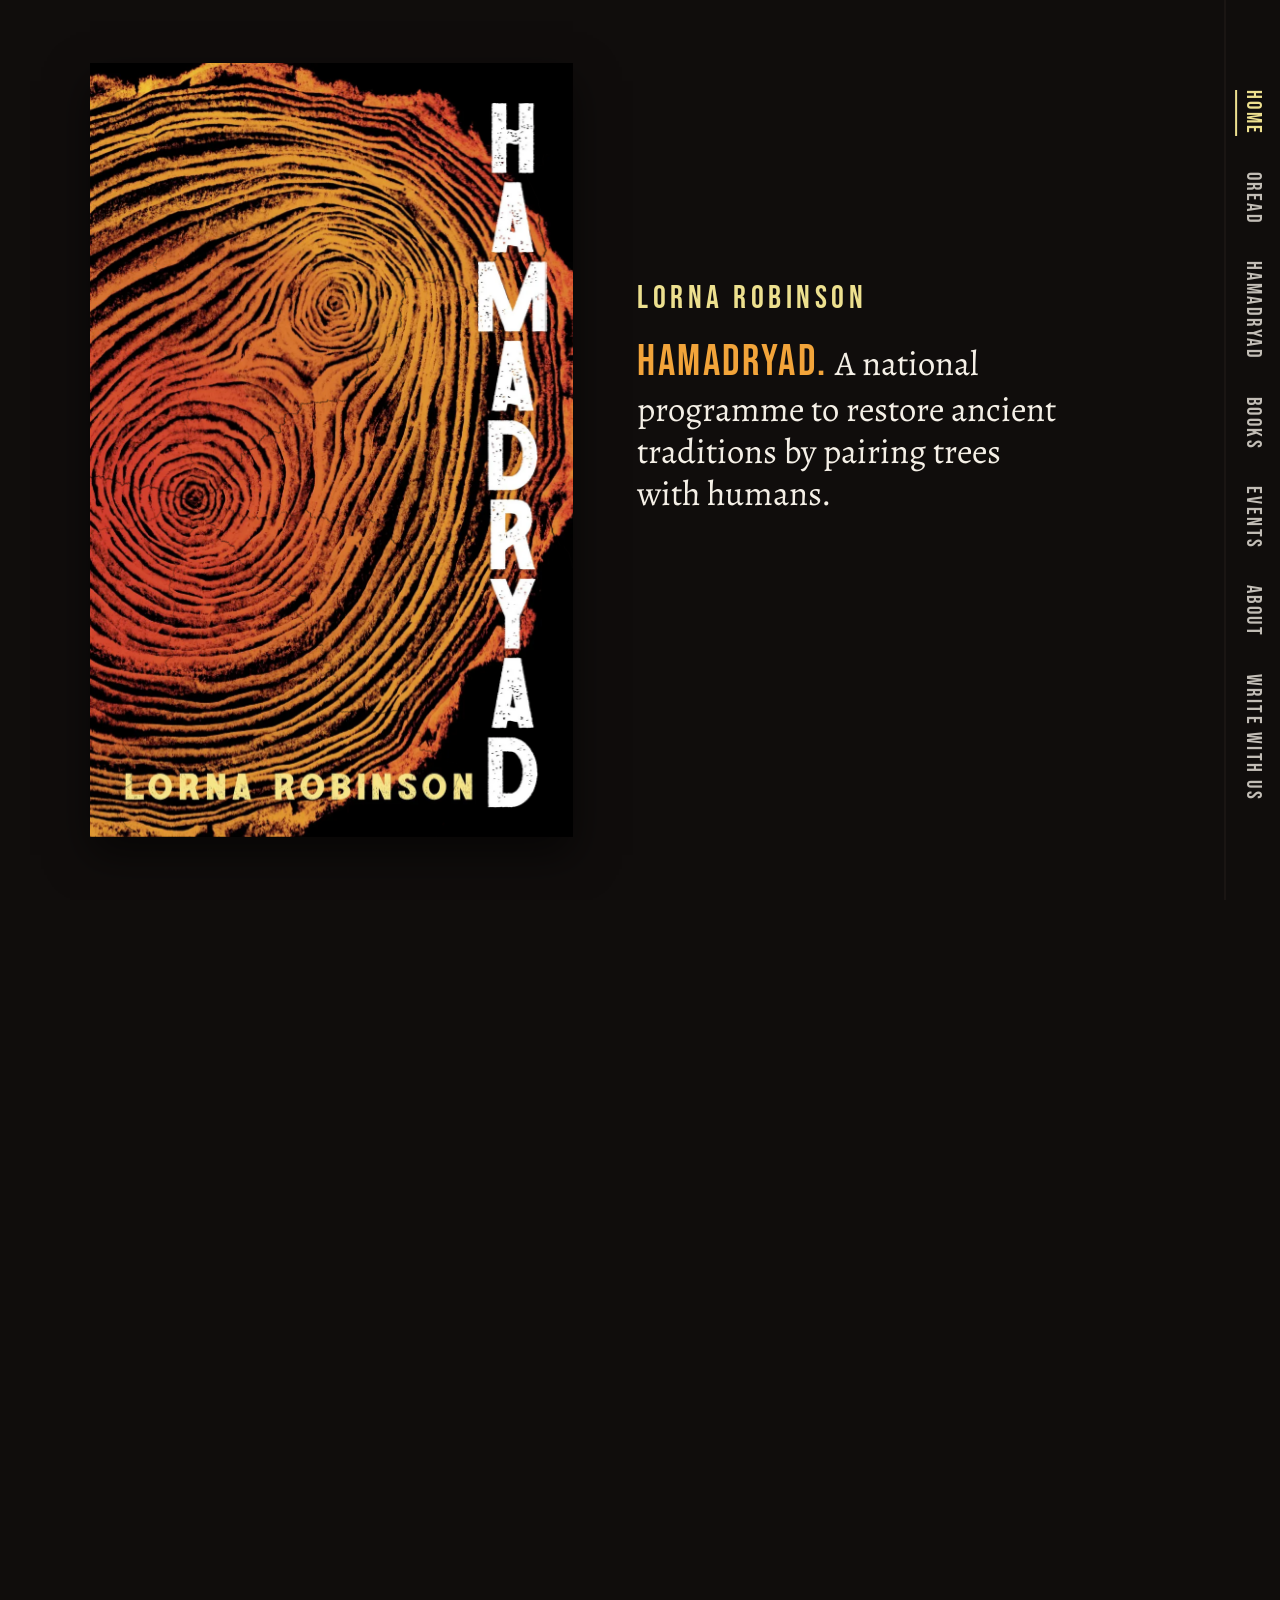
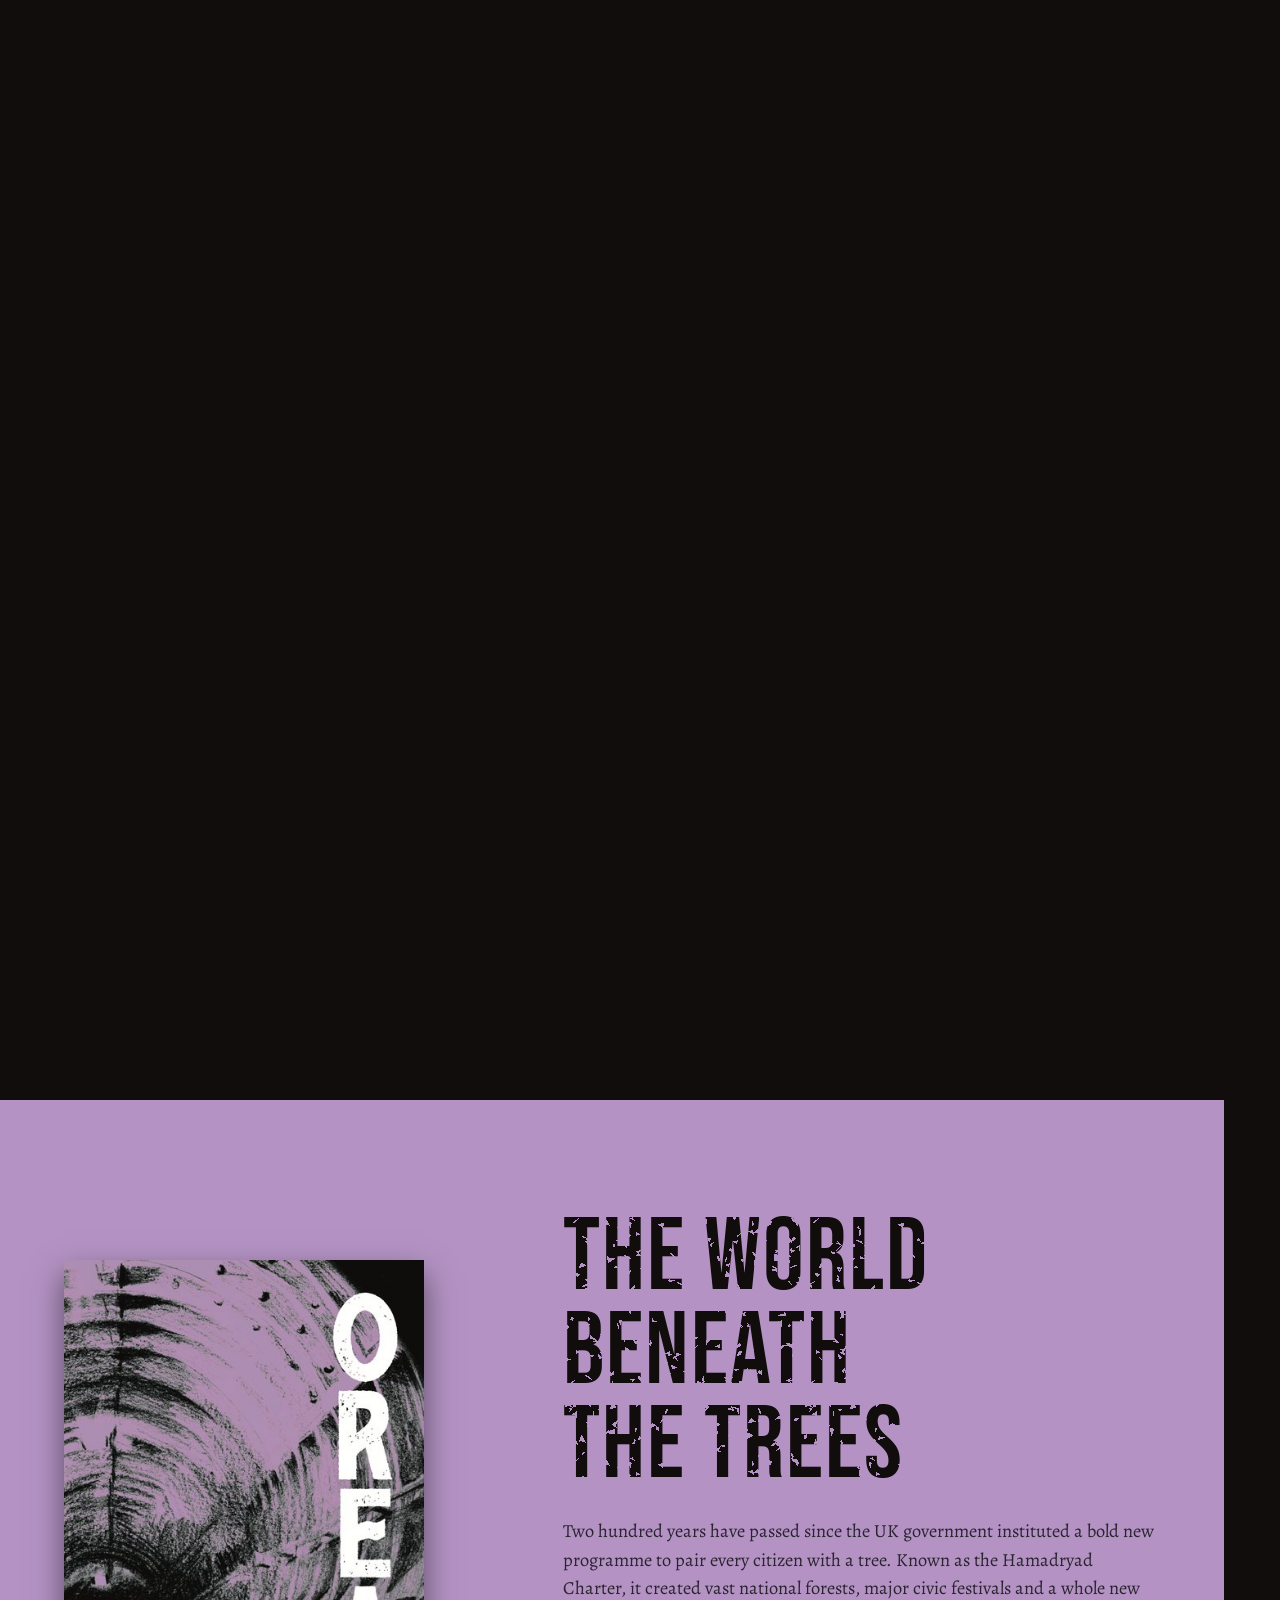
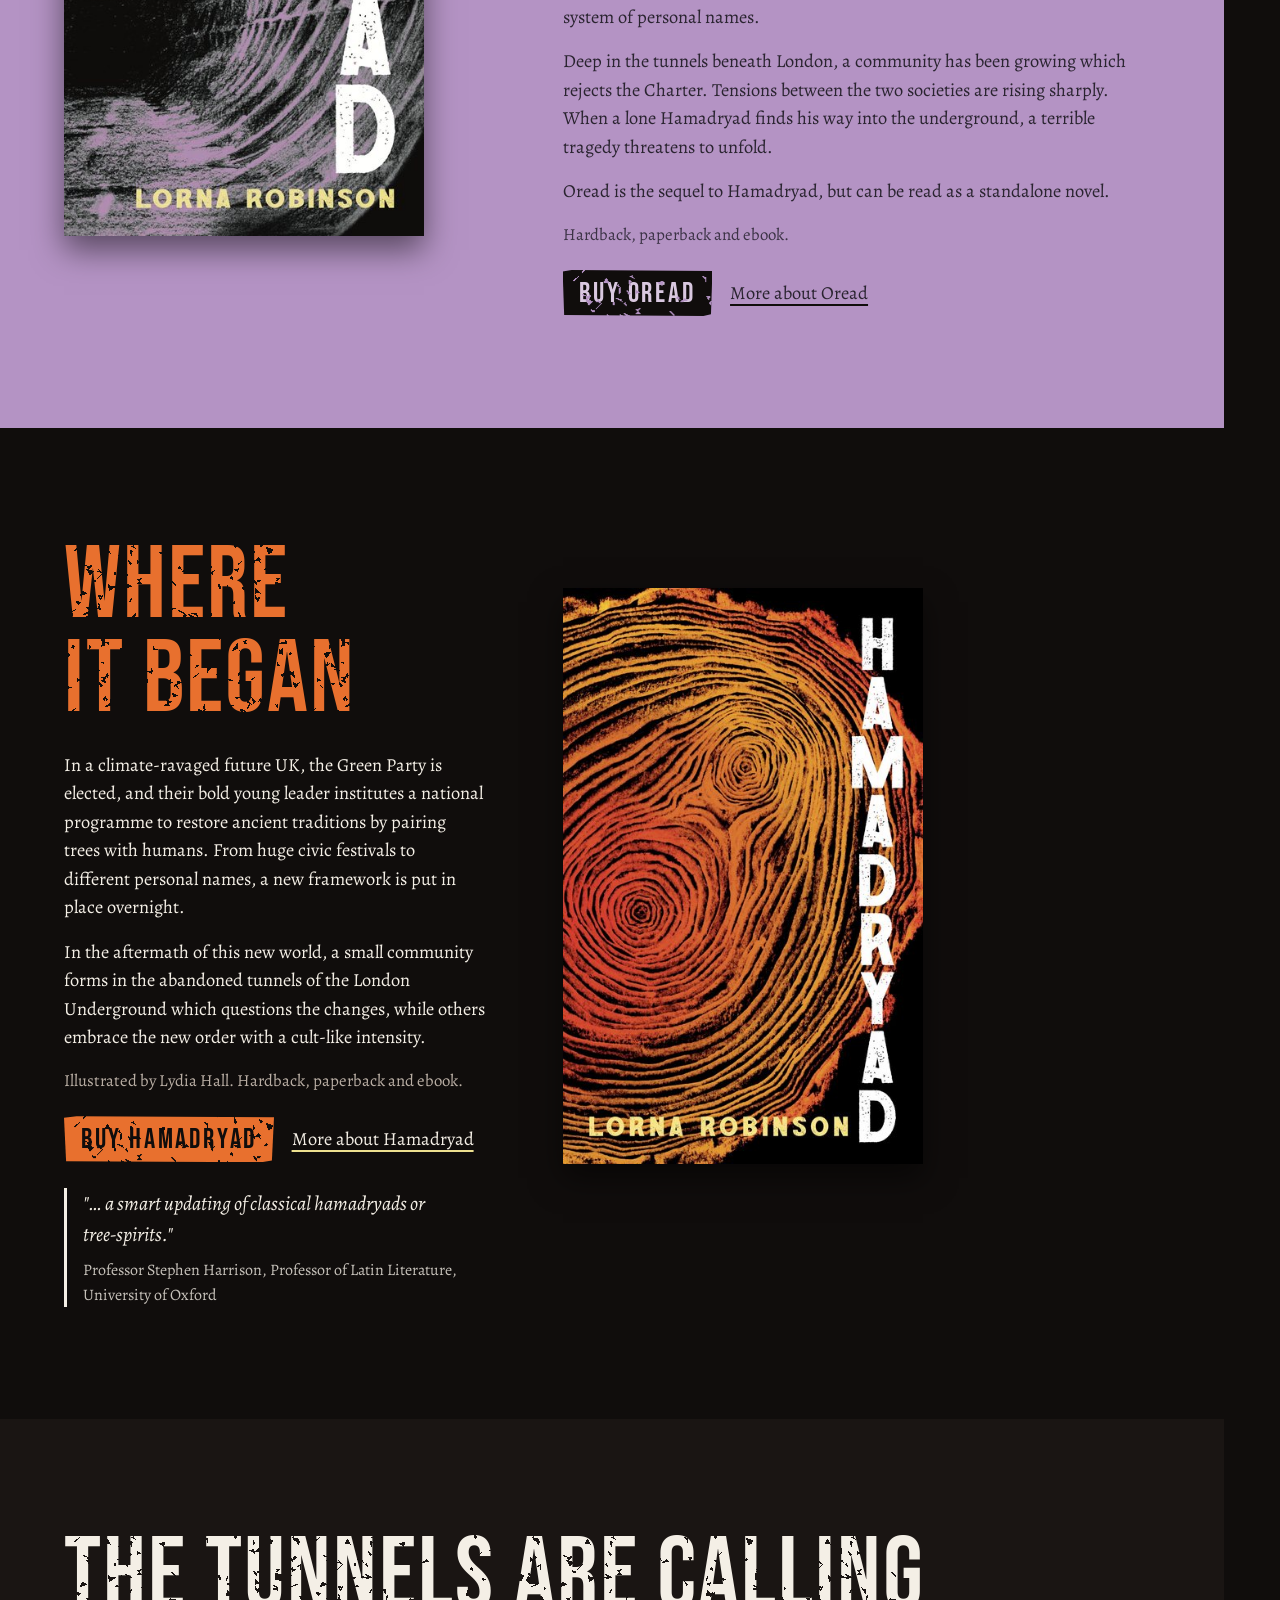
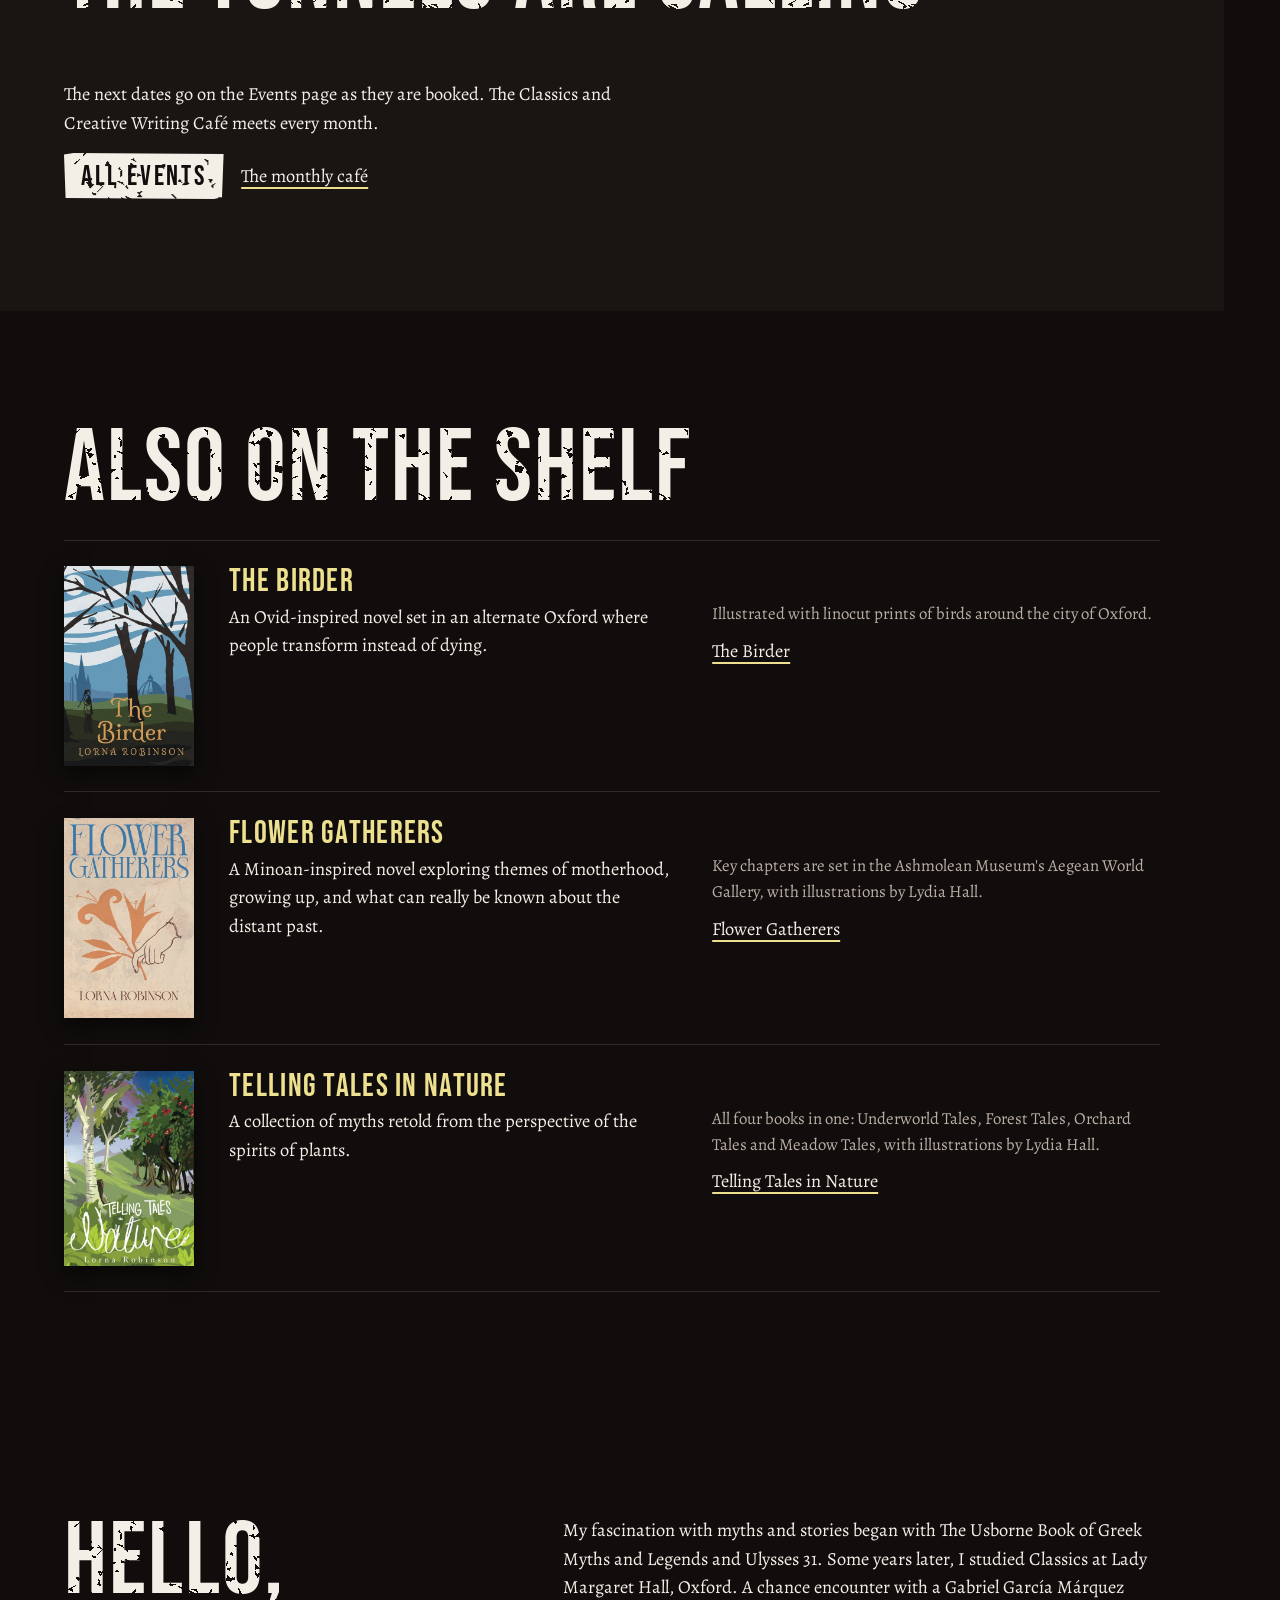
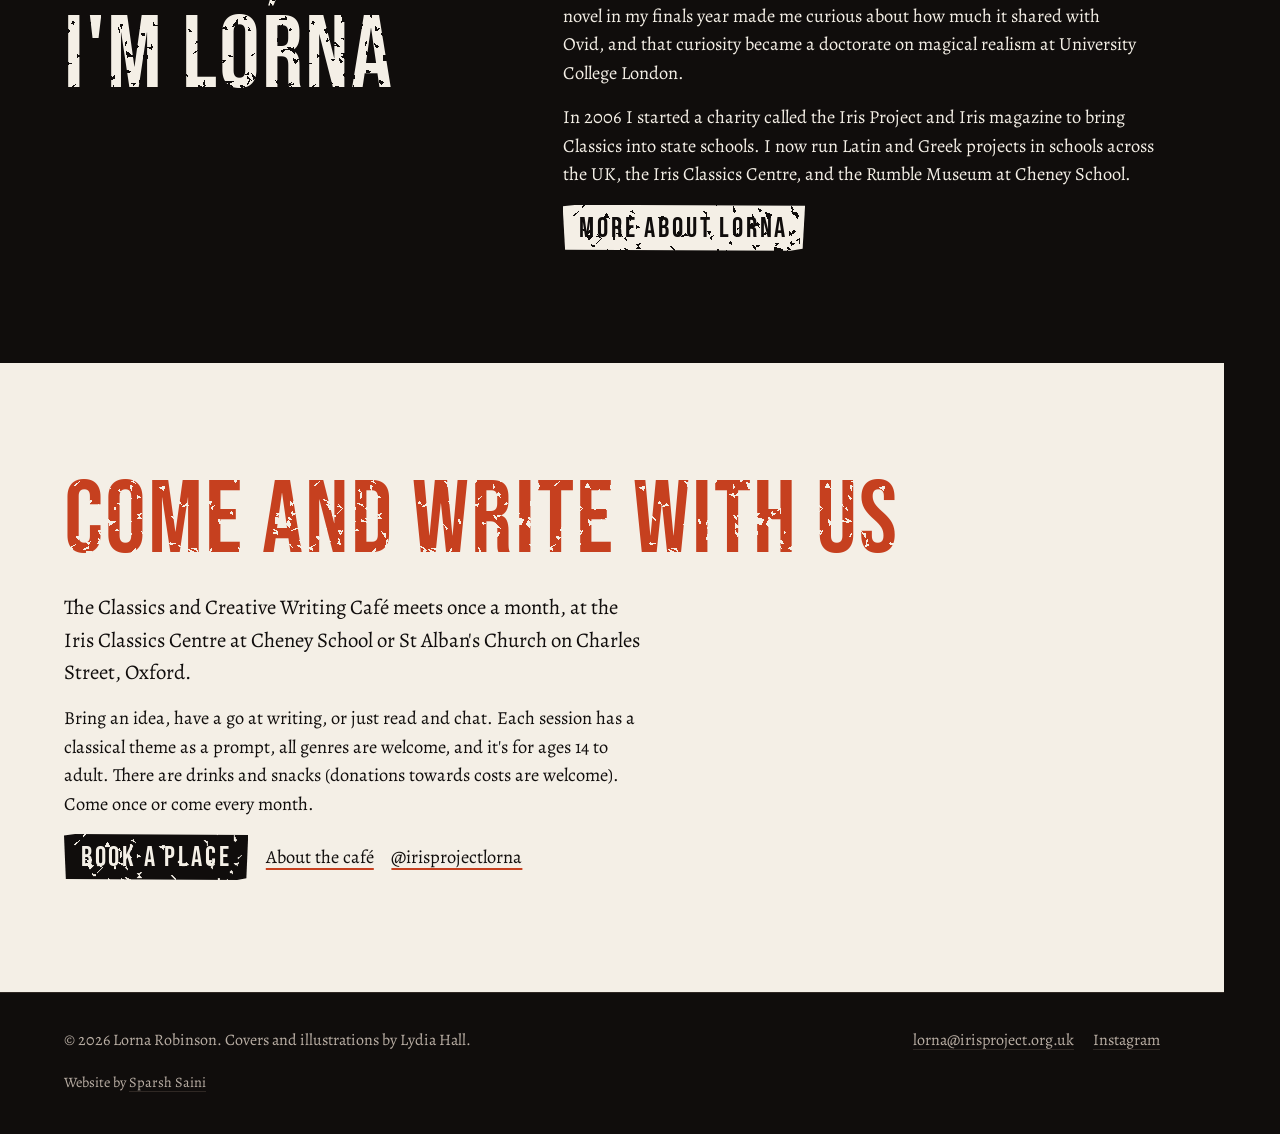
==== index.html @ 5e1975ad "Lorna Robinson website: full site for review" ====
<!doctype html>
<html lang="en-GB">
<head>
<meta charset="utf-8">
<meta name="viewport" content="width=device-width, initial-scale=1">
<meta name="robots" content="noindex"><!-- remove at go-live -->
<title>Lorna Robinson | Oread, Hamadryad and other novels</title>
<meta name="description" content="Novels by Lorna Robinson: Oread, Hamadryad, The Birder, Flower Gatherers and Telling Tales in Nature, with covers and illustrations by Lydia Hall. Events in Oxford and the Classics and Creative Writing Café.">
<link rel="canonical" href="https://lornarobinson.uk/">
<meta property="og:title" content="Lorna Robinson | Oread, Hamadryad and other novels">
<meta property="og:description" content="A future UK where every citizen is paired with a tree, and the world in the tunnels beneath it. Novels by Lorna Robinson.">
<meta property="og:image" content="https://lornarobinson.uk/img/og.jpg">
<meta property="og:image:width" content="1200">
<meta property="og:image:height" content="630">
<meta name="twitter:card" content="summary_large_image">
<meta property="og:type" content="website">
<meta property="og:url" content="https://lornarobinson.uk/">
<link rel="icon" href="data:image/svg+xml,<svg xmlns='http://www.w3.org/2000/svg' viewBox='0 0 32 32'><rect width='32' height='32' fill='%23100d0c'/><g fill='none' stroke='%23e8702e' stroke-width='2.2'><circle cx='13' cy='19' r='4'/><circle cx='13' cy='19' r='9'/></g></svg>">
<link rel="preconnect" href="https://fonts.googleapis.com">
<link rel="preconnect" href="https://fonts.gstatic.com" crossorigin>
<link href="https://fonts.googleapis.com/css2?family=Bebas+Neue&family=Alegreya:ital,wght@0,400;0,500;1,400&display=swap" rel="stylesheet">
<link rel="stylesheet" href="css/site.css">
<link rel="stylesheet" href="css/home.css">
<link rel="preload" as="image" href="img/oread.jpg">
<link rel="preload" as="image" href="img/w0.webp">
<script>(function(d){d.className+=' js'+(matchMedia('(prefers-reduced-motion: reduce)').matches?' still':'')})(document.documentElement)</script>
</head>
<body>
<a class="skip" href="#main">Skip to the content</a>

<nav class="spine" aria-label="Pages">
  <ol>
    <li><a href="./">Home</a></li>
    <li><a href="oread/">Oread</a></li>
    <li><a href="hamadryad/">Hamadryad</a></li>
    <li><a href="#books">Books</a></li>
    <li><a href="events/">Events</a></li>
    <li><a href="about/">About</a></li>
    <li><a href="write-with-us/">Write with us</a></li>
  </ol>
</nav>
<button class="tab" aria-controls="sheet" aria-expanded="false">Contents</button>
<div class="sheet" id="sheet" role="dialog" aria-modal="true" aria-label="Contents">
  <button class="x" aria-label="Close the contents">Close</button>
  <ol>
    <li><a href="./">Home</a></li>
    <li><a href="oread/">Oread <span>the new novel</span></a></li>
    <li><a href="hamadryad/">Hamadryad <span>where it began</span></a></li>
    <li><a href="#books">Books <span>all five</span></a></li>
    <li><a href="events/">Events <span>Oxford</span></a></li>
    <li><a href="about/">About <span>Lorna</span></a></li>
    <li><a href="write-with-us/">Write with us <span>monthly café</span></a></li>
  </ol>
</div>

<main id="main">
<section class="hero" id="top" aria-label="Hamadryad opens onto Oread">
  <div class="stage">
    <div class="book" role="img" aria-label="The cover of Hamadryad, a cross-section of tree rings in orange, splits open from its heart to show the cover of Oread underneath: a lilac drawing of an old London Underground tunnel.">
      <div class="plate"></div>
      <div class="pit"></div>
      <img class="pl" data-k="w0" src="img/w0.webp" alt="" width="991" height="912">
      <img class="pl" data-k="w1" src="img/w1.webp" alt="" width="785" height="860">
      <img class="pl" data-k="w2" src="img/w2.webp" alt="" width="784" height="690">
      <img class="pl" data-k="w3" src="img/w3.webp" alt="" width="714" height="689">
      <img class="pl" data-k="w4" src="img/w4.webp" alt="" width="217" height="689">
      <img class="pl" data-k="w5" src="img/w5.webp" alt="" width="217" height="115">
      <img class="pl" data-k="w6" src="img/w6.webp" alt="" width="217" height="912">
      <img class="pl" data-k="title" src="img/h-title.webp" alt="" width="146" height="1464">
    </div>
    <div class="words">
      <h1>Lorna Robinson</h1>
      <div class="says">
        <div class="say a"><p class="line"><b>Hamadryad.</b> A national programme to restore ancient traditions by pairing trees with humans.</p></div>
        <div class="say b">
          <p class="line"><b>Oread.</b> Two hundred years later, deep in the tunnels beneath London, a community has been growing which rejects the Charter.</p>
          <div class="btns"><a class="btn lil" href="oread/">Oread</a><a class="link" href="events/">Come to the launch</a></div>
        </div>
      </div>
    </div>
  </div>
</section>

<section class="sec below novel" id="oread">
  <div class="in two">
    <a href="oread/"><img class="cover" src="img/covers/oread-440.jpg" alt="The cover of Oread: a lilac and black drawing of a curving Underground tunnel, the title running down the right in white capitals." width="440" height="704" loading="lazy"></a>
    <div>
      <h2 class="cap">The world beneath the trees</h2>
      <p>Two hundred years have passed since the UK government instituted a bold new programme to pair every citizen with a tree. Known as the Hamadryad Charter, it created vast national forests, major civic festivals and a whole new system of personal names.</p>
      <p>Deep in the tunnels beneath London, a community has been growing which rejects the Charter. Tensions between the two societies are rising sharply. When a lone Hamadryad finds his way into the underground, a terrible tragedy threatens to unfold.</p>
      <p>Oread is the sequel to Hamadryad, but can be read as a standalone novel.</p>
      <p class="formats">Hardback, paperback and ebook.</p>
      <div class="btns"><a class="btn" href="https://www.amazon.co.uk/dp/B0HKSFR4PJ">Buy Oread</a><a class="link" href="oread/">More about Oread</a></div>
    </div>
  </div>
</section>

<section class="sec above novel" id="hamadryad">
  <div class="in two flip">
    <a href="hamadryad/"><img class="cover" src="img/covers/hamadryad-440.jpg" alt="The cover of Hamadryad: the cross-section of a tree grown from two hearts, printed in orange on black." width="440" height="704" loading="lazy"></a>
    <div>
      <h2 class="cap">Where it began</h2>
      <p>In a climate-ravaged future UK, the Green Party is elected, and their bold young leader institutes a national programme to restore ancient traditions by pairing trees with humans. From huge civic festivals to different personal names, a new framework is put in place overnight.</p>
      <p>In the aftermath of this new world, a small community forms in the abandoned tunnels of the London Underground which questions the changes, while others embrace the new order with a cult-like intensity.</p>
      <p class="formats">Illustrated by Lydia Hall. Hardback, paperback and ebook.</p>
      <div class="btns"><a class="btn org" href="https://www.amazon.co.uk/dp/B0GPPCCH79">Buy Hamadryad</a><a class="link" href="hamadryad/">More about Hamadryad</a></div>
      <blockquote class="quote"><p>"… a smart updating of classical hamadryads or tree-spirits."</p><cite>Professor Stephen Harrison, Professor of Latin Literature, University of Oxford</cite></blockquote>
    </div>
  </div>
</section>

<section class="sec dusk" id="events" data-events-scope>
  <div class="in">
    <h2 class="cap">The tunnels are calling</h2>
    <!-- NEXT EVENTS. With JavaScript, js/home.js reads events/index.html and shows the next two dated events from
         there, so editing the events page is enough. This static copy is what shows without JavaScript: when an event
         is added or changed on events/, copy the same block here too (the date in data-date drops it once it has passed). -->
    <ul class="dates" data-events>
      <li data-date="2026-11-14">
        <span class="day cap">Sat 14 Nov</span>
        <span class="what">Oread launch and mystery artefact trail</span>
        <p>2.30 to 5pm at Cheney School, Oxford. Arrive any time at main reception and follow the trail through tunnel-like corridors in the Rumble Museum to the Iris Classics Centre: drinks, books, chat, creative writing for anyone who wants a go, and maybe a reading. Tunnel travellers of all ages are welcome.</p>
        <a class="link" href="mailto:lro@cheneyschool.org">lro@cheneyschool.org</a>
      </li>
      <li data-date="2026-11-22">
        <span class="day cap">Sun 22 Nov</span>
        <span class="what">Oxford Indie Book Fair, <span class="tbl">table S33</span></span>
        <p>Oread and Hamadryad on the table.</p>
        <a class="link" href="https://www.oxfordindiebookfair.co.uk/">oxfordindiebookfair.co.uk</a>
      </li>
    </ul>
    <p data-when-empty hidden>The next dates go on the Events page as they are booked. The Classics and Creative Writing Café meets every month.</p>
    <div class="btns"><a class="btn" href="events/">All events</a><a class="link" href="write-with-us/">The monthly café</a></div>
  </div>
</section>

<section class="sec shelf" id="books">
  <div class="in">
    <h2 class="cap">Also on the shelf</h2>
    <ol>
      <li>
        <a href="the-birder/"><img src="img/covers/the-birder-440.jpg" alt="The cover of The Birder: a linocut blackbird." width="440" height="675" loading="lazy"></a>
        <div><h3><a href="the-birder/">The Birder</a></h3><p>An Ovid-inspired novel set in an alternate Oxford where people transform instead of dying.</p></div>
        <div class="more"><p class="where">Illustrated with linocut prints of birds around the city of Oxford.</p><a class="link" href="the-birder/">The Birder</a></div>
      </li>
      <li>
        <a href="flower-gatherers/"><img src="img/covers/flower-gatherers-440.jpg" alt="The cover of Flower Gatherers: a Minoan fresco figure gathering flowers." width="440" height="679" loading="lazy"></a>
        <div><h3><a href="flower-gatherers/">Flower Gatherers</a></h3><p>A Minoan-inspired novel exploring themes of motherhood, growing up, and what can really be known about the distant past.</p></div>
        <div class="more"><p class="where">Key chapters are set in the Ashmolean Museum's Aegean World Gallery, with illustrations by Lydia Hall.</p><a class="link" href="flower-gatherers/">Flower Gatherers</a></div>
      </li>
      <li>
        <a href="telling-tales-in-nature/"><img src="img/covers/telling-tales-in-nature-440.jpg" alt="The cover of Telling Tales in Nature: Compendium, with botanical drawings." width="440" height="660" loading="lazy"></a>
        <div><h3><a href="telling-tales-in-nature/">Telling Tales in Nature</a></h3><p>A collection of myths retold from the perspective of the spirits of plants.</p></div>
        <div class="more"><p class="where">All four books in one: Underworld Tales, Forest Tales, Orchard Tales and Meadow Tales, with illustrations by Lydia Hall.</p><a class="link" href="telling-tales-in-nature/">Telling Tales in Nature</a></div>
      </li>
    </ol>
  </div>
</section>

<section class="sec lorna" id="about">
  <div class="in two">
    <div>
      <h2 class="cap">Hello, I'm Lorna</h2>
    </div>
    <div>
      <p>My fascination with myths and stories began with The Usborne Book of Greek Myths and Legends and Ulysses 31. Some years later, I studied Classics at Lady Margaret Hall, Oxford. A chance encounter with a Gabriel García Márquez novel in my finals year made me curious about how much it shared with Ovid, and that curiosity became a doctorate on magical realism at University College London.</p>
      <p>In 2006 I started a charity called the Iris Project and Iris magazine to bring Classics into state schools. I now run Latin and Greek projects in schools across the UK, the Iris Classics Centre, and the Rumble Museum at Cheney School.</p>
      <div class="btns"><a class="btn" href="about/">More about Lorna</a></div>
    </div>
  </div>
</section>

<section class="sec cafe" id="contact">
  <div class="in">
    <h2 class="cap">Come and write with us</h2>
    <p class="lead">The Classics and Creative Writing Café meets once a month, at the Iris Classics Centre at Cheney School or St Alban's Church on Charles Street, Oxford.</p>
    <p>Bring an idea, have a go at writing, or just read and chat. Each session has a classical theme as a prompt, all genres are welcome, and it's for ages 14 to adult. There are drinks and snacks (donations towards costs are welcome). Come once or come every month.</p>
    <div class="btns"><a class="btn" href="mailto:lorna@irisproject.org.uk">Book a place</a><a class="link" href="write-with-us/">About the café</a><a class="link" href="https://www.instagram.com/irisprojectlorna/">@irisprojectlorna</a></div>
  </div>
</section>
</main>

<footer class="foot">
  <div class="in">
    <p>© 2026 Lorna Robinson. Covers and illustrations by Lydia Hall.</p>
    <p><a href="mailto:lorna@irisproject.org.uk">lorna@irisproject.org.uk</a> <a href="https://www.instagram.com/irisprojectlorna/">Instagram</a></p>
    <p class="by">Website by <a href="https://theplanetofyourself.com/">Sparsh Saini</a></p>
  </div>
</footer>

<script src="js/site.js"></script>
<script src="js/home.js"></script>
</body>
</html>
---- css/site.css ----
/* lornarobinson.uk: shared styles for every page.
   Everything is lifted from the Hamadryad and Oread covers (artwork by Lydia Hall):
   the printed black ground, the tree-ring oranges, the tunnel lilac, the cream-yellow of her name,
   the tall rough capitals of the titles (Bebas Neue, speckled like the print) and a classical reading face.
   Page builders: do not edit this file. Page-specific rules go in the page's own <style> or css/<page>.css. */

:root {
  --ground: #100d0c;
  --ground-2: #1a1513;
  --rule: #2f2824;
  --ring: #e8702e;
  --ring-hi: #f2a43a;
  --ring-deep: #c6401f;
  --lilac: #b493c4;
  --lilac-pale: #d9c8e0;
  --tunnel: #2a2430;
  --name: #ede08f;
  --paper: #f4efe6;
  --soft: #b9aea4;
  --cap: "Bebas Neue", "Oswald", "Arial Narrow", sans-serif;
  --read: "Alegreya", Georgia, serif;
  --gutter: clamp(1rem, 5vw, 4rem);
  --spine: 0px;
  --measure: 37rem;
}
* { box-sizing: border-box; }
html { -webkit-text-size-adjust: 100%; scroll-padding-top: 1rem; }
body { margin: 0; background: var(--ground); color: var(--paper); font-family: var(--read); font-size: 1.15rem; line-height: 1.55; overflow-x: hidden; }
img { display: block; max-width: 100%; height: auto; }
a { color: inherit; }
:focus-visible { outline: 3px solid var(--name); outline-offset: 3px; }
.cafe :focus-visible, .pale :focus-visible { outline-color: var(--ring-deep); }
main { display: block; }
h1, h2, h3, h4 { text-wrap: balance; }
p { margin: 0 0 1rem; max-width: var(--measure); text-wrap: pretty; }

/* the cover's capitals: tall, rough, flecked like a print */
.cap { font-family: var(--cap); font-weight: 400; letter-spacing: .02em; line-height: .92; -webkit-mask: url(../img/speckle.png) 0 0 / 240px 240px repeat; mask: url(../img/speckle.png) 0 0 / 240px 240px repeat; }

/* skip link */
.skip { position: absolute; left: var(--gutter); top: -4rem; z-index: 60; background: var(--name); color: var(--ground); padding: .5rem .9rem; font-family: var(--cap); font-size: 1.2rem; letter-spacing: .08em; text-decoration: none; }
.skip:focus { top: .6rem; }

/* ---------- nav: the cover's vertical title, as a spine on the right edge ---------- */
.spine { position: fixed; z-index: 40; top: 0; right: 0; height: 100%; width: 56px; background: var(--ground); border-left: 2px solid var(--ground-2); display: none; }
.spine ol { list-style: none; margin: 0; padding: 0; height: 100%; display: flex; flex-direction: column; justify-content: center; gap: 1.5rem; align-items: center; }
.spine a { writing-mode: vertical-rl; text-decoration: none; font-family: var(--cap); font-size: 1.3rem; letter-spacing: .12em; color: var(--paper); opacity: .78; padding: .1rem 0; }
.spine a:hover, .spine a[aria-current], .spine a.on { opacity: 1; color: var(--name); }
.spine a[aria-current="page"] { text-decoration: underline; text-decoration-thickness: 2px; text-underline-offset: 6px; }
.tab { position: fixed; z-index: 41; right: 0; top: 46%; width: 38px; padding: .9rem 0; border: 0; background: var(--paper); color: var(--ground); font-family: var(--cap); font-size: 1.15rem; letter-spacing: .14em; writing-mode: vertical-rl; cursor: pointer; border-radius: 0; clip-path: polygon(8% 0, 100% 0, 100% 100%, 0 100%, 4% 50%); box-shadow: -1px 0 0 var(--rule); }
.sheet { position: fixed; inset: 0; z-index: 50; background: var(--ground); color: var(--paper); display: none; padding: 4.2rem var(--gutter) 2rem; overflow: auto; }
.sheet.open { display: block; }
.sheet ol { list-style: none; margin: 0; padding: 0; }
.sheet a { display: block; text-decoration: none; font-family: var(--cap); font-size: 2.5rem; line-height: 1.15; padding: .3rem 0; border-bottom: 1px solid #2c2522; }
.sheet a span { color: var(--name); font-size: 1.1rem; font-family: var(--read); letter-spacing: 0; margin-left: .6rem; }
.sheet a[aria-current], .sheet a.on { color: var(--name); }
.sheet .x { position: absolute; top: 1rem; right: 1rem; background: none; border: 0; color: var(--paper); font-family: var(--cap); font-size: 1.6rem; letter-spacing: .1em; cursor: pointer; padding: .3rem .5rem; }
body.sheet-open { overflow: hidden; }
/* under 900px the Contents tab (38px, fixed at the right edge) sits over the gutter: every column keeps clear of it */
@media (max-width: 899px) { .sec .in, .foot .in { padding-right: 26px; } }
@media (min-width: 900px) {
  :root { --spine: 56px; }
  .spine { display: block; }
  .tab, .sheet { display: none; }
  body { padding-right: var(--spine); }
}
@media (min-width: 900px) and (max-height: 780px) { .spine ol { gap: 1rem; } .spine a { font-size: 1.15rem; } }

/* ---------- speckled print buttons and links ---------- */
.btns { display: flex; flex-wrap: wrap; gap: .7rem 1.1rem; align-items: center; }
.btn { display: inline-block; text-decoration: none; font-family: var(--cap); font-size: 1.45rem; letter-spacing: .1em; line-height: 1; padding: .62rem 1.05rem .5rem; background: var(--paper); color: var(--ground); border: 0; cursor: pointer; clip-path: polygon(0 3%, 6% 0, 100% 2%, 99% 96%, 94% 100%, 1% 98%); -webkit-mask: url(../img/speckle.png) 0 0 / 240px 240px repeat; mask: url(../img/speckle.png) 0 0 / 240px 240px repeat; }
.btn.lil { background: var(--lilac); }
.btn.org { background: var(--ring); }
.btn.dark { background: var(--ground); color: var(--paper); }
.btn:hover { background: var(--name); color: var(--ground); }
.link { text-decoration: underline; text-decoration-color: var(--name); text-decoration-thickness: 2px; text-underline-offset: 5px; }
.pale .link, .cafe .link { text-decoration-color: var(--ring-deep); }
@media (min-width: 900px) { .btn { font-size: 1.75rem; } }

/* ---------- sections and prose ---------- */
.sec { padding: clamp(3.5rem, 9vw, 7rem) var(--gutter); }
.in { max-width: 1120px; margin: 0 auto; }
.in.narrow { max-width: 760px; }
h2 { font-size: clamp(3rem, 12vw, 6.4rem); margin: 0 0 1.4rem; }
h3 { font-family: var(--cap); font-weight: 400; font-size: 2rem; letter-spacing: .04em; margin: 0 0 .3rem; line-height: 1; }
.two { display: grid; gap: 2.4rem; align-items: start; }
@media (min-width: 860px) { .two { grid-template-columns: minmax(0, 5fr) minmax(0, 7fr); gap: 4.5rem; } .two.flip > :first-child { order: 2; } }
.cover { box-shadow: 0 14px 30px rgba(0, 0, 0, .5); width: min(330px, 78vw); }
.quote { font-style: italic; font-size: 1.25rem; border-left: 3px solid currentColor; padding-left: 1rem; margin: 1.6rem 0 0; max-width: 34rem; }
.quote p { margin: 0; }
.quote cite { display: block; font-style: normal; font-size: 1rem; margin-top: .5rem; opacity: .8; }
.formats { font-size: 1.05rem; color: var(--soft); margin-bottom: 1.4rem; }
.lead { font-size: 1.3rem; max-width: 40rem; }
.rules { list-style: none; padding: 0; margin: 1.6rem 0 0; }
.rules li { padding: .55rem 0; border-top: 1px solid var(--rule); }
.rules li:last-child { border-bottom: 1px solid var(--rule); }
.rules b { font-weight: 500; color: var(--name); }
.pale .rules li, .cafe .rules li { border-color: #d9d0c2; }
.pale .rules b, .cafe .rules b { color: var(--ring-deep); }

/* grounds: the lilac of the tunnel, the orange of the rings, the paper of the café */
.below { background: var(--lilac); color: var(--tunnel); }
.below h2 { color: var(--ground); }
.below .formats { color: #3c3346; }
.below .btn { background: var(--ground); color: var(--lilac-pale); }
.below .btn:hover { background: var(--tunnel); color: var(--paper); }
.below .link { text-decoration-color: var(--ground); }
.below :focus-visible { outline-color: var(--ground); }
.above h2 { color: var(--ring); }
.dusk { background: var(--ground-2); }
.pale, .cafe { background: var(--paper); color: var(--ground); }
.cafe h2, .pale h2 { color: var(--ring-deep); }
.cafe .btn, .pale .btn { background: var(--ground); color: var(--paper); }
.cafe .btn:hover, .pale .btn:hover { background: var(--ring-deep); color: var(--paper); }
.pale .formats { color: #5e5750; }

/* events: used by the home block and the events page */
.dates { list-style: none; padding: 0; margin: 0 0 2rem; display: grid; gap: 2rem; }
@media (min-width: 860px) { .dates { grid-template-columns: 1fr 1fr; gap: 4rem; } }
.dates .day { font-family: var(--cap); font-size: clamp(3.4rem, 13vw, 5.6rem); line-height: .9; color: var(--name); display: block; }
.dates .what { font-family: var(--cap); font-size: 1.8rem; letter-spacing: .04em; display: block; margin: .4rem 0 .5rem; color: var(--lilac); }
.dates p { color: var(--paper); }
.dates .tbl { color: var(--ring-hi); }
.past .day { color: var(--soft); }
.past .what { color: var(--soft); }
[data-past-wrap][hidden], [data-when-empty][hidden] { display: none; }

/* book to book: the same two links at the foot of every book page, in the ring
   Oread > Hamadryad > The Birder > Flower Gatherers > Telling Tales in Nature > Oread */
.nextprev { display: flex; justify-content: space-between; gap: 1rem 2rem; flex-wrap: wrap; font-family: var(--cap); font-size: 1.5rem; letter-spacing: .06em; }
.nextprev a { text-decoration: none; }
.nextprev a[rel="next"] { margin-left: auto; text-align: right; }
.nextprev a:hover { color: var(--name); }
.pale .nextprev a:hover { color: var(--ring-deep); }

/* ---------- footer ---------- */
.foot { background: var(--ground); color: var(--soft); padding: 2.2rem var(--gutter) 2.6rem; font-size: 1rem; border-top: 1px solid var(--rule); }
.foot .in { display: grid; gap: .5rem; }
.foot p { margin: 0; max-width: none; }
.foot a { text-decoration-color: var(--rule); text-underline-offset: 4px; }
.foot a:hover { color: var(--paper); }
.foot p a + a { margin-left: 1rem; }
.foot .by { font-size: .9rem; margin-top: .6rem; }
@media (min-width: 860px) { .foot .in { grid-template-columns: 1fr auto; align-items: end; } .foot .by { grid-column: 1 / -1; } }

/* ---------- motion contract ----------
   Scroll-linked pieces get class "fx". With JavaScript and full motion, js/site.js sets their transforms
   and opacity from the scroll position. Without JavaScript, or under reduced motion (html.still),
   every piece sits in its finished state: nothing is hidden, nothing moves. */
.fx { will-change: transform, opacity; }
html.still .fx, html:not(.js) .fx { transform: none !important; opacity: 1 !important; will-change: auto; }
@media (prefers-reduced-motion: reduce) { html { scroll-behavior: auto; } }
---- css/home.css ----
/* Home page only: the hero (Hamadryad cracks open onto Oread), the shelf, the short Lorna. */

/* ---------- hero: Hamadryad on top of Oread ---------- */
.hero { position: relative; height: 300vh; }
.stage { --bw: min(calc(100vw - 62px), calc((100svh - 245px) * .625)); position: sticky; top: 0; height: 100vh; height: 100svh; overflow: hidden; }
.book { position: absolute; left: 12px; top: 12px; width: var(--bw); aspect-ratio: 1000 / 1600; overflow: hidden; background: #000; box-shadow: 0 18px 40px rgba(0, 0, 0, .55); }
.plate { position: absolute; inset: 0; background: url(../img/oread.jpg) center / 100% 100% no-repeat; will-change: transform; transform-origin: 15.6% 57%; }
.pit { position: absolute; inset: 0; background: #050404; will-change: opacity; }
.pl { position: absolute; display: block; max-width: none; will-change: transform; }
.words { position: absolute; left: var(--gutter); right: 46px; top: calc(12px + var(--bw) * 1.6 + 16px); }
.says { display: grid; }
.says > * { grid-area: 1 / 1; }
.words h1 { font-family: var(--cap); font-weight: 400; font-size: 1.35rem; letter-spacing: .14em; color: var(--name); margin: 0 0 .35rem; }
.say { will-change: opacity, transform; }
.say .line { font-size: clamp(1.18rem, 4.9vw, 1.45rem); line-height: 1.3; margin: 0 0 .85rem; max-width: none; }
.say .line b { font-family: var(--cap); font-weight: 400; font-size: 1.25em; letter-spacing: .06em; }
.say.a b { color: var(--ring-hi); }
.say.b b { color: var(--lilac); }
@media (min-width: 900px) {
  .stage { --bw: min(calc(86svh * .625), 40vw); }
  .book { left: 7vw; top: 50%; transform: translateY(-50%); }
  .words { left: calc(7vw + var(--bw) + 5vw); right: calc(var(--spine) + 4vw); top: 50%; transform: translateY(-50%); max-width: 38rem; }
  .words h1 { font-size: 2rem; margin-bottom: .8rem; }
  .say .line { font-size: clamp(1.9rem, 2.7vw, 2.75rem); line-height: 1.22; margin-bottom: 1.4rem; }
}
/* no JavaScript or reduced motion: the finished cover, no pin */
html:not(.js) .hero, html.still .hero { height: auto; }
html:not(.js) .stage, html.still .stage { position: relative; height: auto; padding-bottom: 1.5rem; }
html:not(.js) .book, html.still .book { position: relative; left: auto; top: auto; transform: none; margin: 12px 0 0 12px; }
html:not(.js) .pl, html.still .pl, html:not(.js) .pit, html.still .pit, html:not(.js) .say.a, html.still .say.a { display: none; }
html:not(.js) .say.b, html.still .say.b { opacity: 1 !important; transform: none !important; visibility: visible !important; }
html:not(.js) .words, html.still .words { position: relative; left: auto; right: auto; top: auto; transform: none; max-width: none; padding: 1.4rem calc(var(--gutter) + 26px) 0 var(--gutter); }
@media (min-width: 900px) {
  html:not(.js) .stage, html.still .stage { display: flex; align-items: center; gap: 5vw; padding: 3rem 4vw 3rem 7vw; }
  html:not(.js) .book, html.still .book { margin: 0; flex: none; }
  html:not(.js) .words, html.still .words { padding: 0; }
}

/* ---------- the two novels ---------- */
.novel .cover { width: min(360px, 78vw); }
@media (max-width: 859px) { .novel .cover { display: none; } }

/* ---------- the shelf (#books) ---------- */
.shelf ol { list-style: none; padding: 0; margin: 0; }
.shelf li { display: grid; grid-template-columns: 92px 1fr; gap: 1.2rem; padding: 1.6rem 0; border-top: 1px solid var(--rule); align-items: start; }
.shelf li:last-child { border-bottom: 1px solid var(--rule); }
.shelf li img { width: 92px; box-shadow: 0 8px 18px rgba(0, 0, 0, .5); }
.shelf li .more { grid-column: 2; }
.shelf h3 { color: var(--name); }
.shelf h3 a { text-decoration: none; }
.shelf h3 a:hover { text-decoration: underline; text-decoration-thickness: 2px; text-underline-offset: 5px; }
.shelf p { margin-bottom: .6rem; }
.shelf .where { color: var(--soft); font-size: 1.05rem; }
@media (min-width: 860px) { .shelf li { grid-template-columns: 130px 1fr 1fr; gap: 2.2rem; } .shelf li img { width: 130px; } .shelf li .more { grid-column: 3; padding-top: 2.2rem; } }

/* ---------- a short Lorna (#about) ---------- */
.lorna h2 { color: var(--paper); }
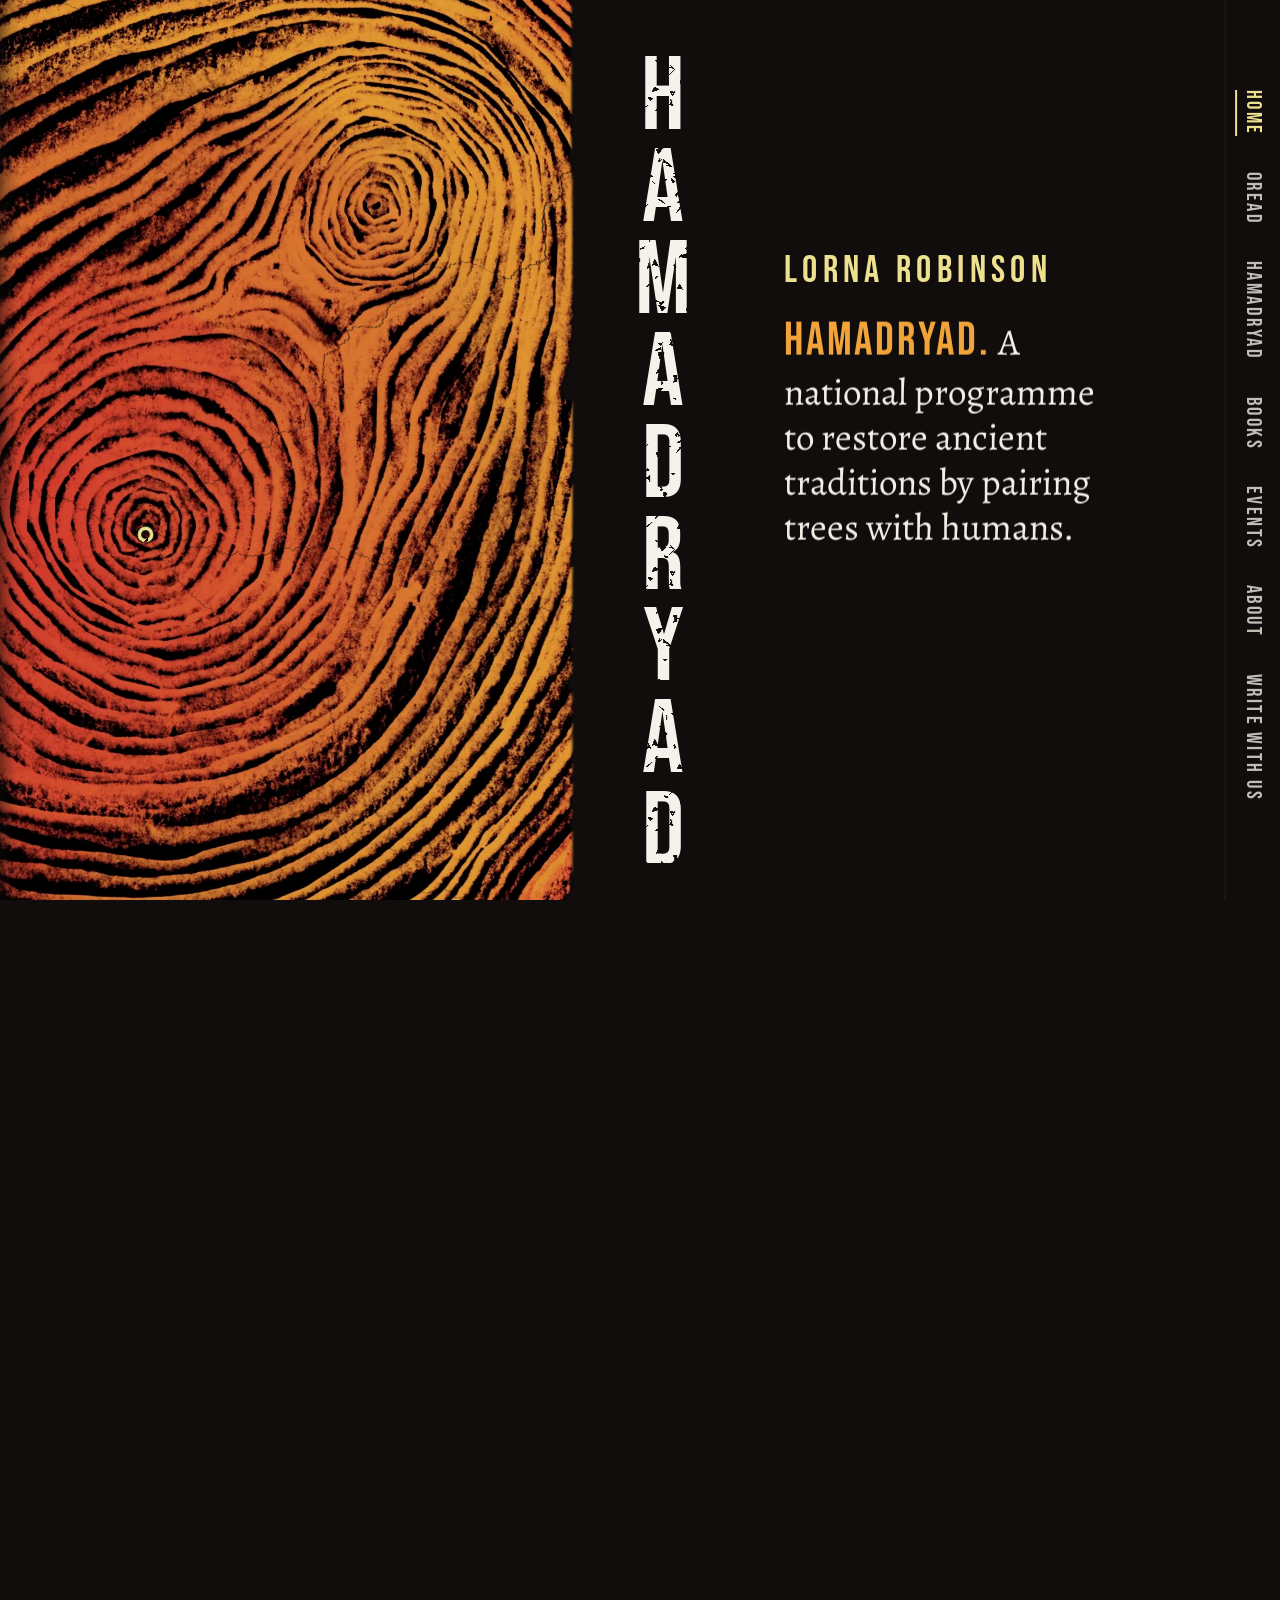
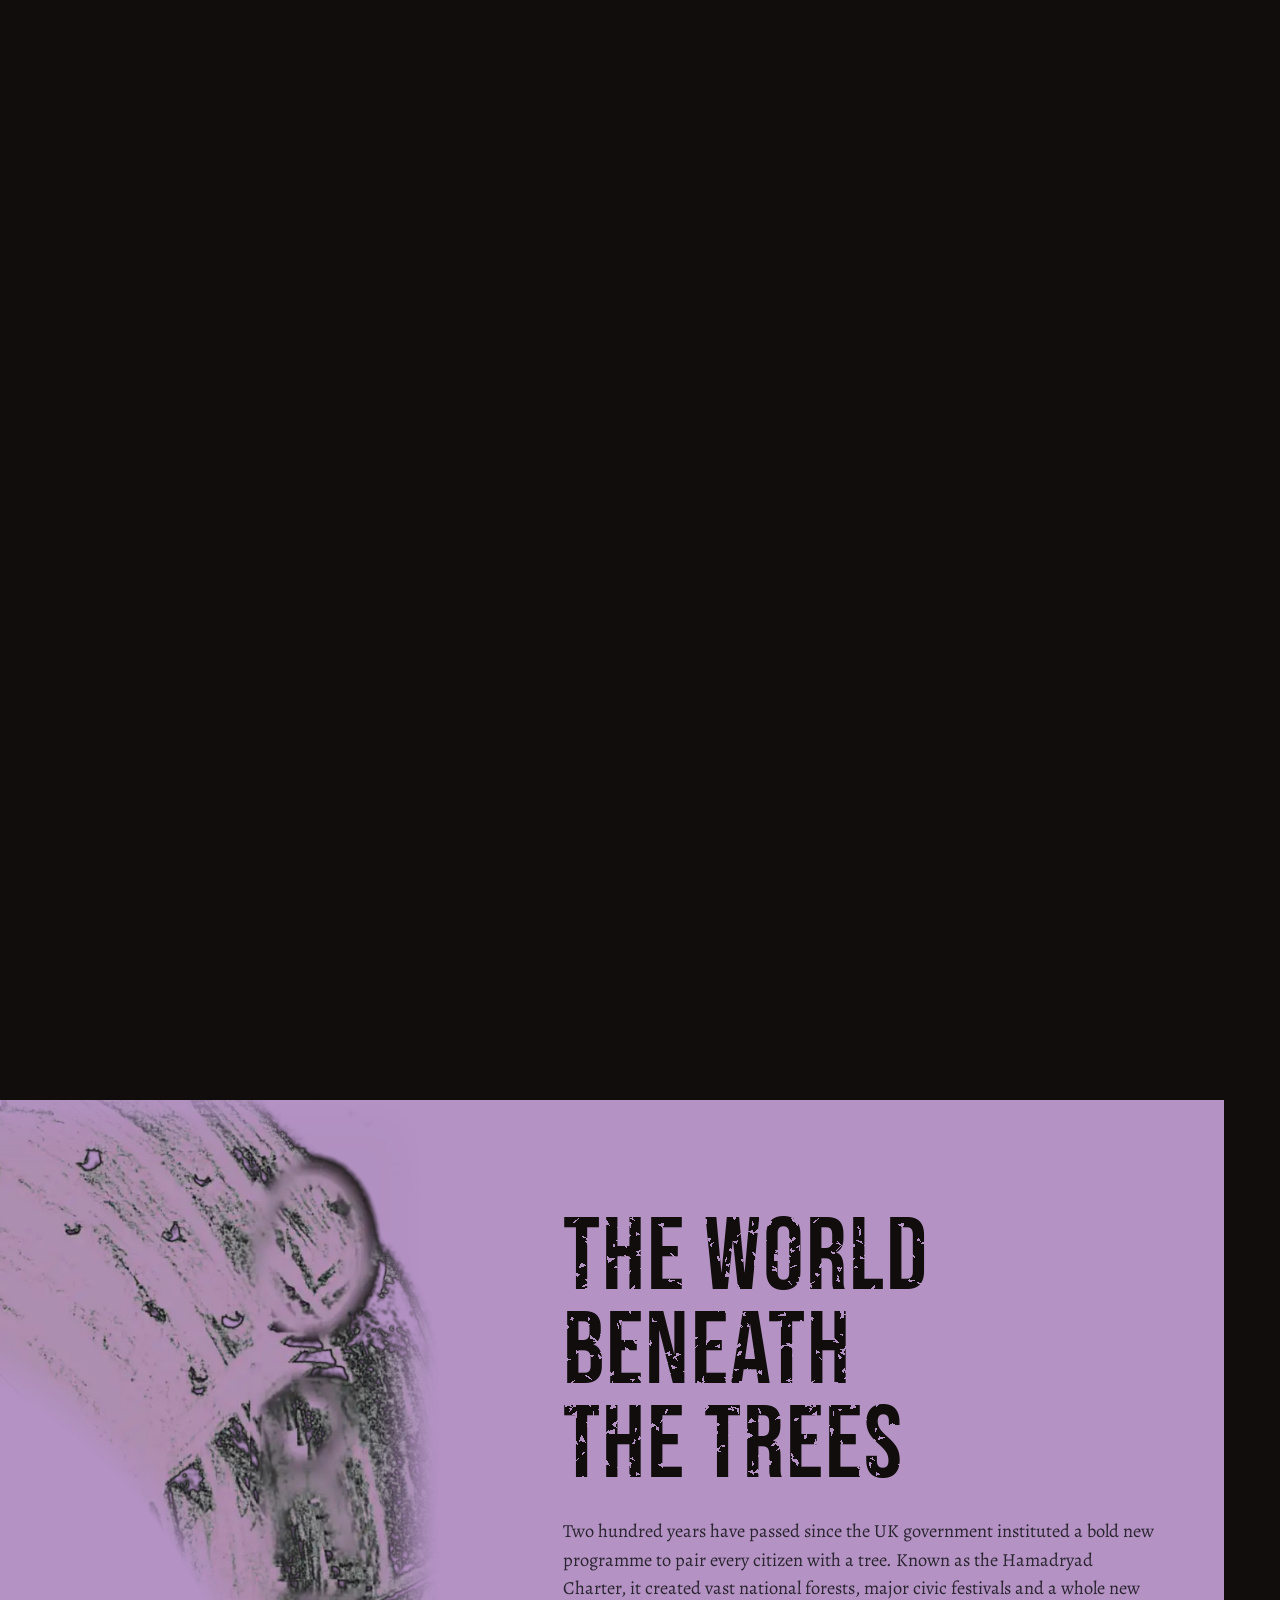
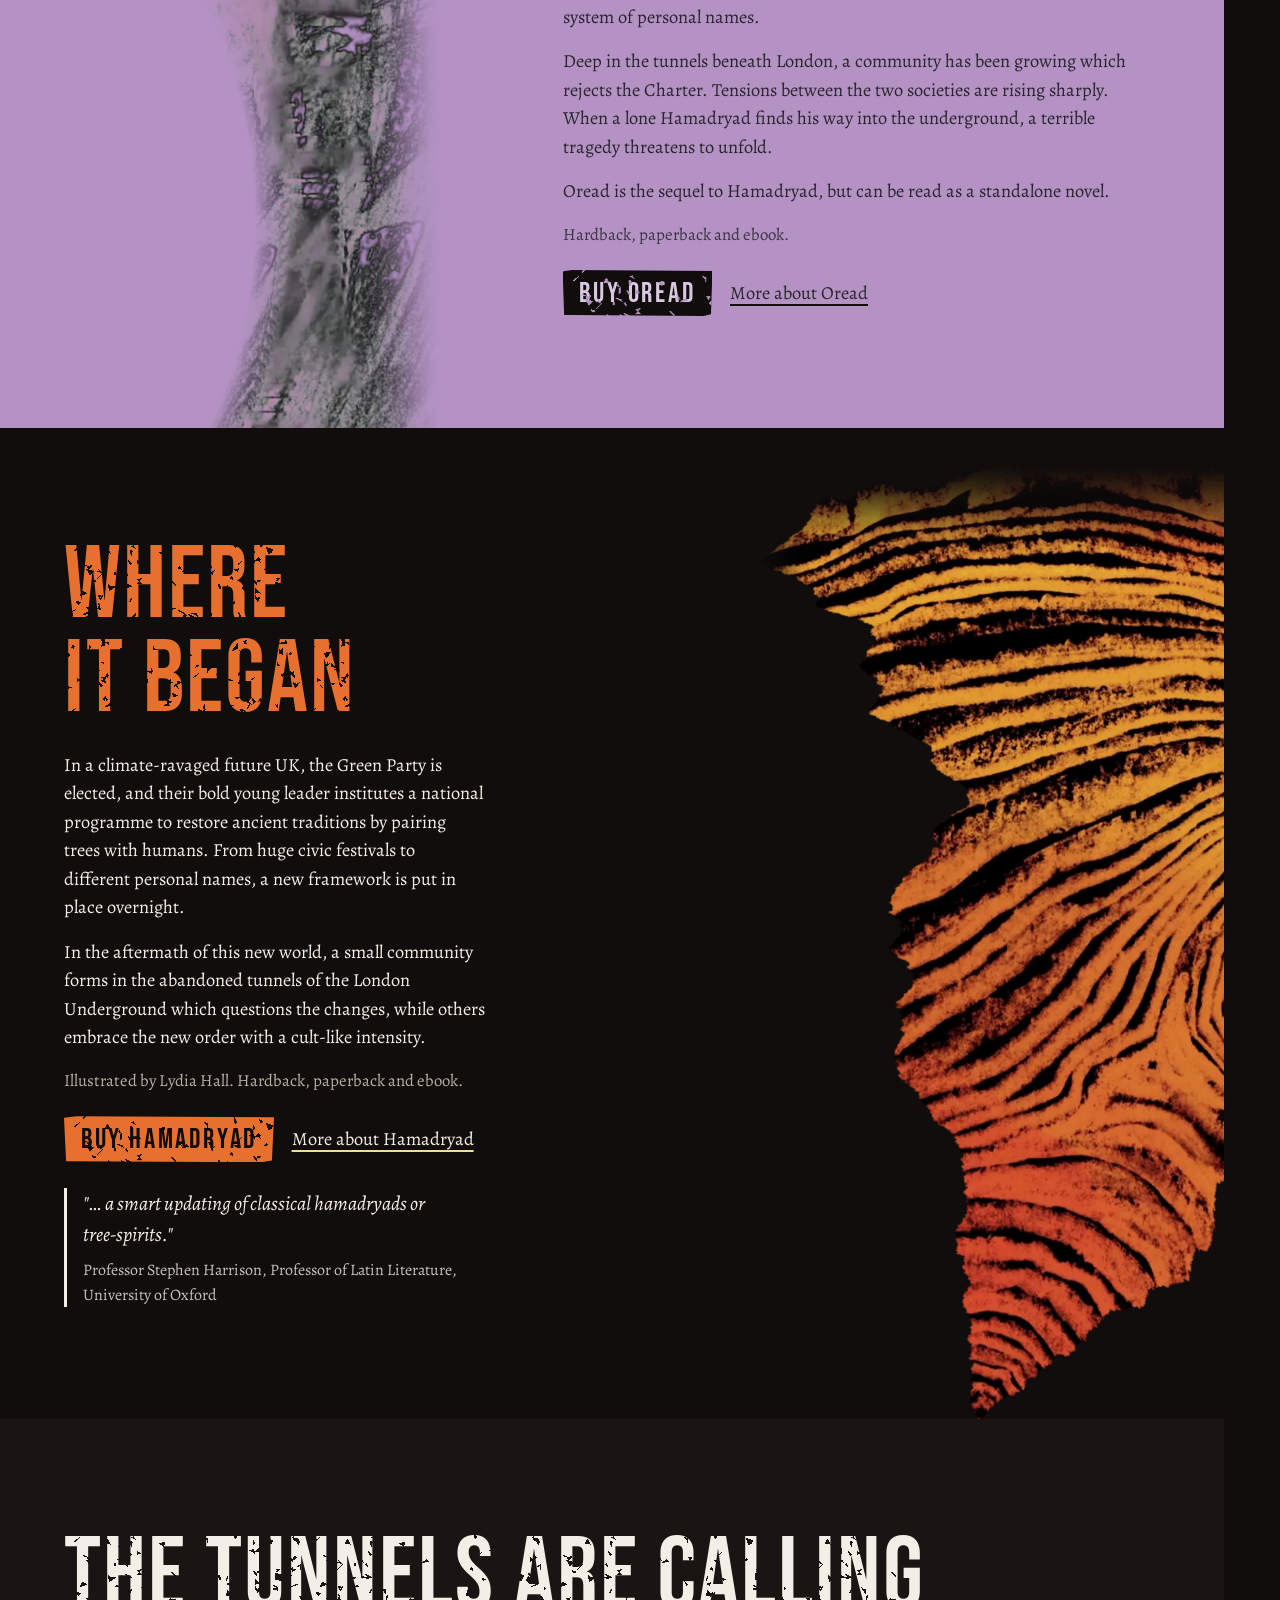
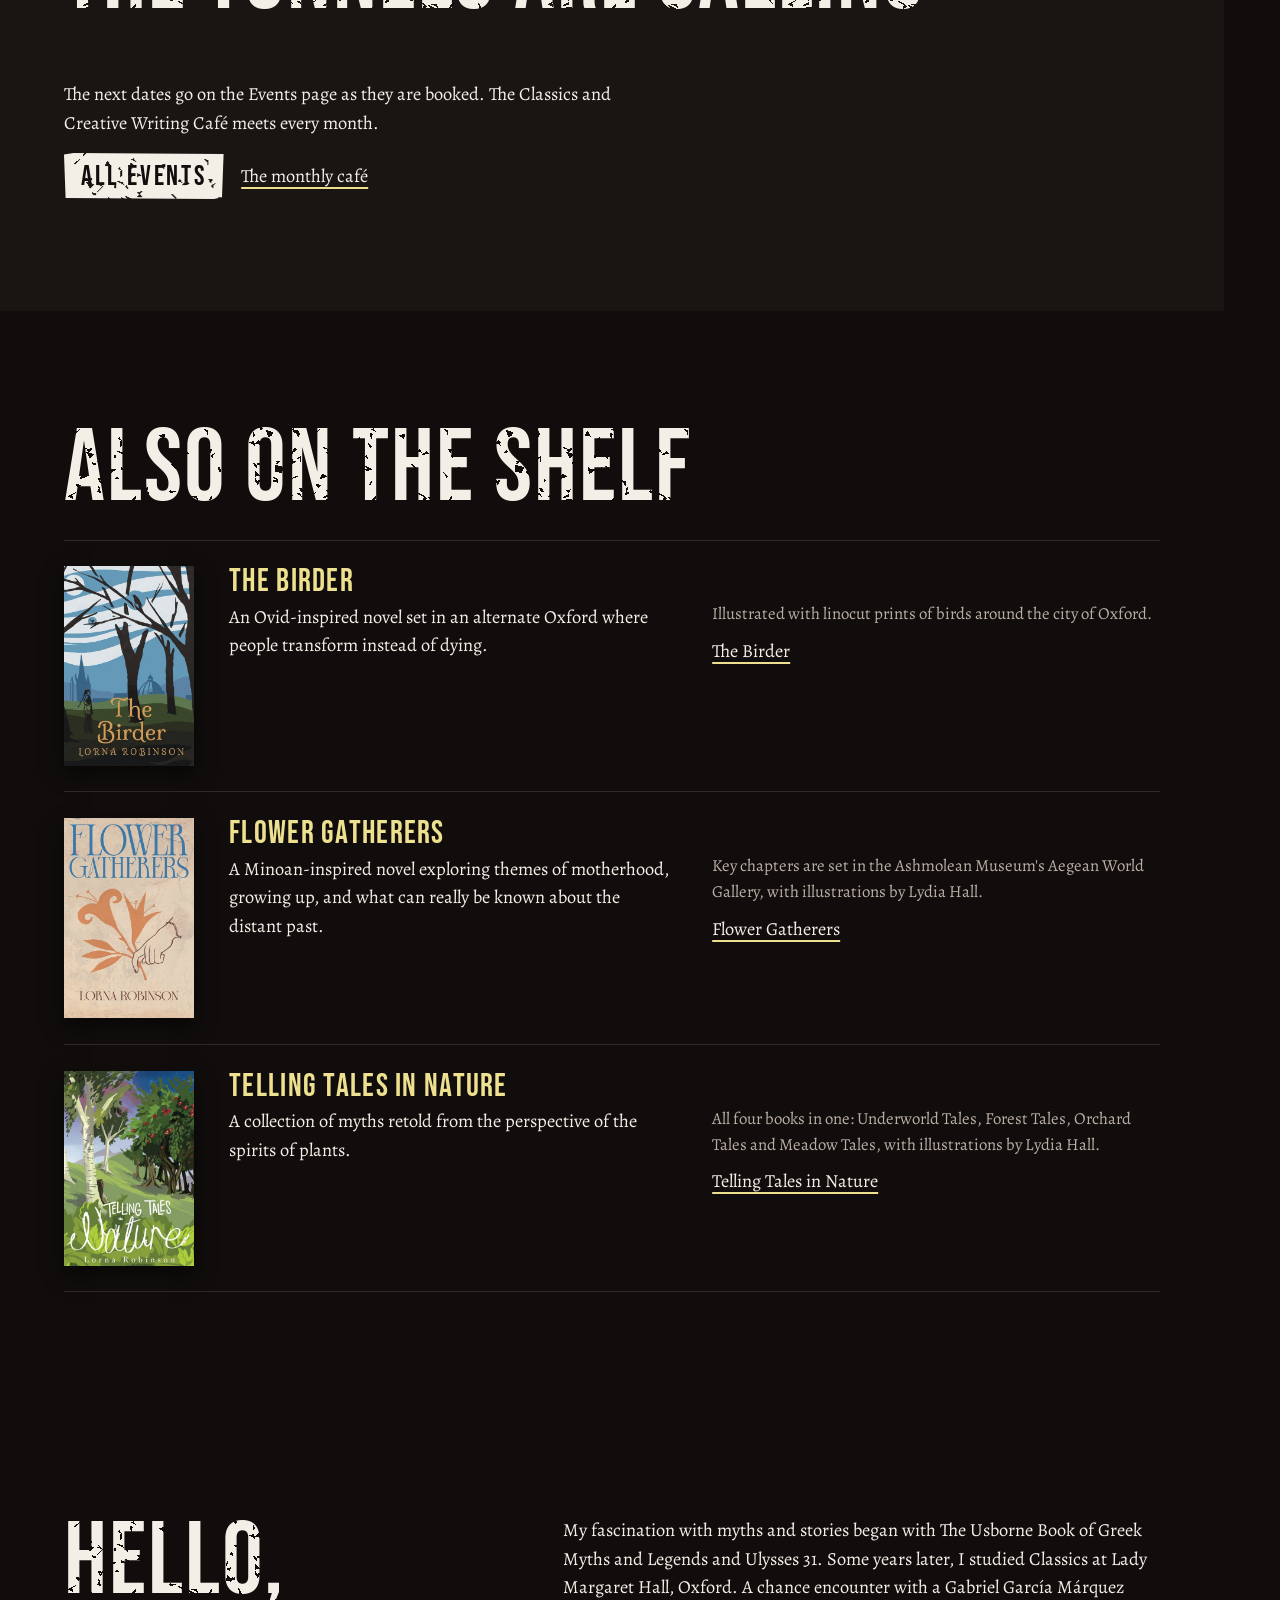
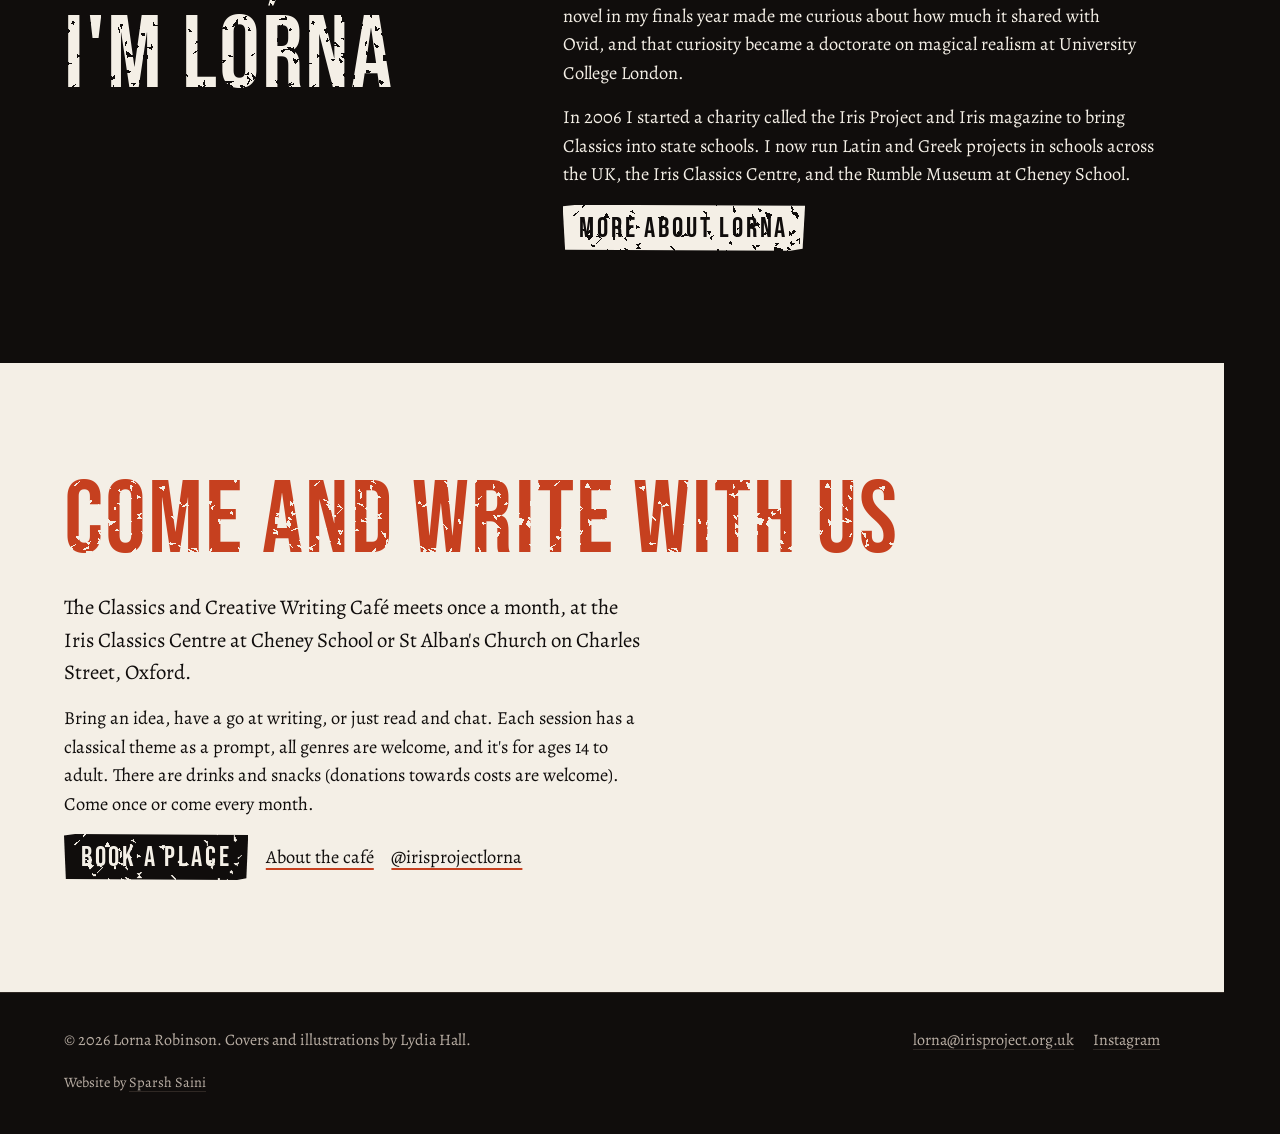
==== commit 516257e8: "Home: rebuilt hero from the full cover art (year ring, crack, Oread tunnel depth planes) Co-Authored" ====
--- a/index.html
+++ b/index.html
@@ -21,8 +21,8 @@
 <link href="https://fonts.googleapis.com/css2?family=Bebas+Neue&family=Alegreya:ital,wght@0,400;0,500;1,400&display=swap" rel="stylesheet">
 <link rel="stylesheet" href="css/site.css">
 <link rel="stylesheet" href="css/home.css">
-<link rel="preload" as="image" href="img/oread.jpg">
-<link rel="preload" as="image" href="img/w0.webp">
+<link rel="preload" as="image" href="img/home/w0.webp" media="(min-width: 900px)">
+<link rel="preload" as="image" href="img/home/w0-m.webp" media="(max-width: 899px)">
 <script>(function(d){d.className+=' js'+(matchMedia('(prefers-reduced-motion: reduce)').matches?' still':'')})(document.documentElement)</script>
 </head>
 <body>
@@ -56,25 +56,36 @@
 <main id="main">
 <section class="hero" id="top" aria-label="Hamadryad opens onto Oread">
   <div class="stage">
-    <div class="book" role="img" aria-label="The cover of Hamadryad, a cross-section of tree rings in orange, splits open from its heart to show the cover of Oread underneath: a lilac drawing of an old London Underground tunnel.">
-      <div class="plate"></div>
+    <div class="book" role="img" aria-label="Lydia Hall's art for Hamadryad and Oread: a cross-section of tree rings printed in orange, and beneath it a lilac drawing of an old London Underground tunnel.">
+      <!-- the world beneath: Lydia Hall's Oread tunnel in three depth planes (far mouth, mid ribs, near ribs) -->
+      <picture><source media="(max-width: 899px)" srcset="img/home/t3-m.webp"><img class="tp" data-k="t3" src="img/home/t3.webp" alt="" width="527" height="786"></picture>
+      <picture><source media="(max-width: 899px)" srcset="img/home/t2-m.webp"><img class="tp" data-k="t2" src="img/home/t2.webp" alt="" width="847" height="1379"></picture>
+      <picture><source media="(max-width: 899px)" srcset="img/home/t1-m.webp"><img class="tp" data-k="t1" src="img/home/t1.webp" alt="" width="993" height="1596"></picture>
       <div class="pit"></div>
-      <img class="pl" data-k="w0" src="img/w0.webp" alt="" width="991" height="912">
-      <img class="pl" data-k="w1" src="img/w1.webp" alt="" width="785" height="860">
-      <img class="pl" data-k="w2" src="img/w2.webp" alt="" width="784" height="690">
-      <img class="pl" data-k="w3" src="img/w3.webp" alt="" width="714" height="689">
-      <img class="pl" data-k="w4" src="img/w4.webp" alt="" width="217" height="689">
-      <img class="pl" data-k="w5" src="img/w5.webp" alt="" width="217" height="115">
-      <img class="pl" data-k="w6" src="img/w6.webp" alt="" width="217" height="912">
-      <img class="pl" data-k="title" src="img/h-title.webp" alt="" width="146" height="1464">
-    </div>
+      <!-- the world above: the Hamadryad rings in seven pieces along cracks from the heart of the big tree -->
+      <picture><source media="(max-width: 899px)" srcset="img/home/w0-m.webp"><img class="pl" data-k="w0" src="img/home/w0.webp" alt="" width="1116" height="1358"></picture>
+      <picture><source media="(max-width: 899px)" srcset="img/home/w1-m.webp"><img class="pl" data-k="w1" src="img/home/w1.webp" alt="" width="812" height="876"></picture>
+      <picture><source media="(max-width: 899px)" srcset="img/home/w2-m.webp"><img class="pl" data-k="w2" src="img/home/w2.webp" alt="" width="811" height="789"></picture>
+      <picture><source media="(max-width: 899px)" srcset="img/home/w3-m.webp"><img class="pl" data-k="w3" src="img/home/w3.webp" alt="" width="934" height="789"></picture>
+      <picture><source media="(max-width: 899px)" srcset="img/home/w4-m.webp"><img class="pl" data-k="w4" src="img/home/w4.webp" alt="" width="319" height="789"></picture>
+      <picture><source media="(max-width: 899px)" srcset="img/home/w5-m.webp"><img class="pl" data-k="w5" src="img/home/w5.webp" alt="" width="319" height="196"></picture>
+      <picture><source media="(max-width: 899px)" srcset="img/home/w6-m.webp"><img class="pl" data-k="w6" src="img/home/w6.webp" alt="" width="319" height="1334"></picture>
+      <!-- one ring counted outward from the heart: the years between the Charter and Oread -->
+      <svg class="years" viewBox="0 0 100 100" aria-hidden="true"><g><circle class="under" cx="50" cy="50" r="49.3"/><circle cx="50" cy="50" r="49.3"/></g></svg>
+    </div>
+    <!-- the covers' own vertical titles, as text -->
+    <p class="htitle cap" aria-hidden="true">Hamadryad</p>
+    <p class="otitle cap">Oread</p>
     <div class="words">
       <h1>Lorna Robinson</h1>
       <div class="says">
-        <div class="say a"><p class="line"><b>Hamadryad.</b> A national programme to restore ancient traditions by pairing trees with humans.</p></div>
+        <div class="say a">
+          <p class="line"><b>Hamadryad.</b> A national programme to restore ancient traditions by pairing trees with humans.</p>
+          <p class="yrs">Two hundred years have passed</p>
+        </div>
         <div class="say b">
-          <p class="line"><b>Oread.</b> Two hundred years later, deep in the tunnels beneath London, a community has been growing which rejects the Charter.</p>
-          <div class="btns"><a class="btn lil" href="oread/">Oread</a><a class="link" href="events/">Come to the launch</a></div>
+          <p class="line"><b>Oread.</b> Deep in the tunnels beneath London, a community has been growing which rejects the Charter.</p>
+          <div class="btns"><a class="btn lil" href="https://www.amazon.co.uk/dp/B0HKSFR4PJ">Get Oread</a><a class="link" href="events/">Come to the launch</a></div>
         </div>
       </div>
     </div>
@@ -82,8 +93,10 @@
 </section>
 
 <section class="sec below novel" id="oread">
+  <!-- the near ribs of the Oread tunnel, carried down from the hero and bleeding in from the left -->
+  <div class="edge" aria-hidden="true"><picture><source media="(max-width: 859px)" srcset="img/home/t1-m.webp"><img src="img/home/t1.webp" alt="" width="993" height="1596" loading="lazy"></picture></div>
   <div class="in two">
-    <a href="oread/"><img class="cover" src="img/covers/oread-440.jpg" alt="The cover of Oread: a lilac and black drawing of a curving Underground tunnel, the title running down the right in white capitals." width="440" height="704" loading="lazy"></a>
+    <div class="hold"></div>
     <div>
       <h2 class="cap">The world beneath the trees</h2>
       <p>Two hundred years have passed since the UK government instituted a bold new programme to pair every citizen with a tree. Known as the Hamadryad Charter, it created vast national forests, major civic festivals and a whole new system of personal names.</p>
@@ -96,8 +109,10 @@
 </section>
 
 <section class="sec above novel" id="hamadryad">
+  <!-- the big tree of the Hamadryad cover, bleeding in from the right -->
+  <div class="edge" aria-hidden="true"><picture><source media="(max-width: 859px)" srcset="img/home/w0-m.webp"><img src="img/home/w0.webp" alt="" width="1116" height="1358" loading="lazy"></picture></div>
   <div class="in two flip">
-    <a href="hamadryad/"><img class="cover" src="img/covers/hamadryad-440.jpg" alt="The cover of Hamadryad: the cross-section of a tree grown from two hearts, printed in orange on black." width="440" height="704" loading="lazy"></a>
+    <div class="hold"></div>
     <div>
       <h2 class="cap">Where it began</h2>
       <p>In a climate-ravaged future UK, the Green Party is elected, and their bold young leader institutes a national programme to restore ancient traditions by pairing trees with humans. From huge civic festivals to different personal names, a new framework is put in place overnight.</p>
--- a/css/home.css
+++ b/css/home.css
@@ -1,44 +1,77 @@
 /* Home page only: the hero (Hamadryad cracks open onto Oread), the shelf, the short Lorna. */
 
-/* ---------- hero: Hamadryad on top of Oread ---------- */
+/* ---------- hero: Hamadryad opens onto Oread ----------
+   The ring art is the world, not a box: the printed black of the cover is transparent, the rings bleed off the
+   left and bottom of the viewport, and the covers' titles and her name stand as separate planes of text.
+   Phones get their own composition (words above, the art below bleeding off the left); desktop sets the art
+   against the left edge with the title column and the words beside it. --bw is the art's width, --bx/--by its
+   position, --tw the room the vertical title has. */
 .hero { position: relative; height: 300vh; }
-.stage { --bw: min(calc(100vw - 62px), calc((100svh - 245px) * .625)); position: sticky; top: 0; height: 100vh; height: 100svh; overflow: hidden; }
-.book { position: absolute; left: 12px; top: 12px; width: var(--bw); aspect-ratio: 1000 / 1600; overflow: hidden; background: #000; box-shadow: 0 18px 40px rgba(0, 0, 0, .55); }
-.plate { position: absolute; inset: 0; background: url(../img/oread.jpg) center / 100% 100% no-repeat; will-change: transform; transform-origin: 15.6% 57%; }
-.pit { position: absolute; inset: 0; background: #050404; will-change: opacity; }
-.pl { position: absolute; display: block; max-width: none; will-change: transform; }
-.words { position: absolute; left: var(--gutter); right: 46px; top: calc(12px + var(--bw) * 1.6 + 16px); }
+.stage { --bw: clamp(300px, 118vw, calc((100svh - 240px) / 1.2)); --bx: min(0px, calc((100vw - var(--bw)) * .6)); --by: max(230px, 27svh); --tw: calc(100svh - var(--by) - 44px); position: sticky; top: 0; height: 100vh; height: 100svh; overflow: hidden; }
+.book { position: absolute; left: var(--bx); top: var(--by); width: var(--bw); aspect-ratio: 1500 / 2400; }
+.book picture { display: contents; }
+.pl, .tp { position: absolute; display: block; max-width: none; will-change: transform; }
+.pit { position: absolute; inset: 0; background: var(--ground); will-change: opacity; }
+.years { position: absolute; width: calc(var(--bw) * .78); height: calc(var(--bw) * .78); left: calc(21.6% - var(--bw) * .39); top: calc(56.92% - var(--bw) * .39); overflow: visible; opacity: 1; will-change: opacity; -webkit-mask: url(../img/speckle.png) 0 0 / 240px 240px repeat; mask: url(../img/speckle.png) 0 0 / 240px 240px repeat; }
+.years g { transform-box: fill-box; transform-origin: 50% 50%; will-change: transform; }
+.years circle { fill: none; stroke: var(--name); stroke-width: 3; vector-effect: non-scaling-stroke; }
+.years .under { stroke: var(--ground); stroke-width: 6; } /* a dark edge under the counted ring, so it reads on the orange print */
+.htitle, .otitle { position: absolute; margin: 0; top: calc(var(--by) + 14px); right: 50px; writing-mode: vertical-rl; text-orientation: upright; line-height: .5; letter-spacing: -.31em; color: #f6f1ea; will-change: transform, opacity; }
+.htitle { font-size: calc(var(--tw) / 8); }
+.otitle { font-size: calc(var(--tw) / 4.45); }
+.words { position: absolute; left: var(--gutter); right: calc(var(--gutter) + 26px); top: 40px; max-width: 36rem; }
+@media (min-width: 600px) { .htitle, .otitle { right: auto; left: calc(var(--bx) + var(--bw) * .867); translate: -50% 0; } }
+.words h1 { font-family: var(--cap); font-weight: 400; font-size: 1.35rem; letter-spacing: .14em; color: var(--name); margin: 0 0 .3rem; }
 .says { display: grid; }
 .says > * { grid-area: 1 / 1; }
-.words h1 { font-family: var(--cap); font-weight: 400; font-size: 1.35rem; letter-spacing: .14em; color: var(--name); margin: 0 0 .35rem; }
 .say { will-change: opacity, transform; }
-.say .line { font-size: clamp(1.18rem, 4.9vw, 1.45rem); line-height: 1.3; margin: 0 0 .85rem; max-width: none; }
+.say.off { pointer-events: none; }
+.say .line { font-size: clamp(1.15rem, 4.6vw, 1.4rem); line-height: 1.28; margin: 0 0 .45rem; max-width: none; }
 .say .line b { font-family: var(--cap); font-weight: 400; font-size: 1.25em; letter-spacing: .06em; }
 .say.a b { color: var(--ring-hi); }
 .say.b b { color: var(--lilac); }
+.yrs { font-style: italic; color: var(--name); font-size: clamp(1.15rem, 4.6vw, 1.4rem); line-height: 1.28; margin: 0; max-width: none; will-change: opacity; }
+.say.b .btns { gap: .5rem 1rem; }
+.say.b .btn { font-size: 1.25rem; }
 @media (min-width: 900px) {
-  .stage { --bw: min(calc(86svh * .625), 40vw); }
-  .book { left: 7vw; top: 50%; transform: translateY(-50%); }
-  .words { left: calc(7vw + var(--bw) + 5vw); right: calc(var(--spine) + 4vw); top: 50%; transform: translateY(-50%); max-width: 38rem; }
-  .words h1 { font-size: 2rem; margin-bottom: .8rem; }
-  .say .line { font-size: clamp(1.9rem, 2.7vw, 2.75rem); line-height: 1.22; margin-bottom: 1.4rem; }
+  .stage { --bw: min(92svh, 62vw); --bx: -2vw; --by: calc(var(--bw) * -.2375); --tw: 92svh; }
+  .htitle, .otitle { top: 4svh; }
+  .years circle { stroke-width: 3.5; }
+  .years .under { stroke-width: 6.5; }
+  .words { left: calc(var(--bx) + var(--bw) * 1.02); right: calc(var(--spine) + 4vw); top: 50%; translate: 0 -50%; max-width: 44rem; }
+  .words h1 { font-size: 2.4rem; margin-bottom: .8rem; }
+  .say .line, .yrs { font-size: clamp(1.9rem, 2.9vw, 3.1rem); line-height: 1.22; }
+  .say .line { margin-bottom: 1.1rem; }
+  .say.b .btns { gap: .7rem 1.1rem; }
+  .say.b .btn { font-size: 1.75rem; }
 }
-/* no JavaScript or reduced motion: the finished cover, no pin */
+@media (max-height: 560px) and (max-width: 899px) { .stage { --bw: min(70vw, 66svh); --by: 28svh; } } /* phone landscape: the heart of the rings stays inside the first screen */
+/* no JavaScript or reduced motion: the finished state, one screen, nothing pinned, depth kept in the composition */
 html:not(.js) .hero, html.still .hero { height: auto; }
-html:not(.js) .stage, html.still .stage { position: relative; height: auto; padding-bottom: 1.5rem; }
-html:not(.js) .book, html.still .book { position: relative; left: auto; top: auto; transform: none; margin: 12px 0 0 12px; }
-html:not(.js) .pl, html.still .pl, html:not(.js) .pit, html.still .pit, html:not(.js) .say.a, html.still .say.a { display: none; }
-html:not(.js) .say.b, html.still .say.b { opacity: 1 !important; transform: none !important; visibility: visible !important; }
-html:not(.js) .words, html.still .words { position: relative; left: auto; right: auto; top: auto; transform: none; max-width: none; padding: 1.4rem calc(var(--gutter) + 26px) 0 var(--gutter); }
-@media (min-width: 900px) {
-  html:not(.js) .stage, html.still .stage { display: flex; align-items: center; gap: 5vw; padding: 3rem 4vw 3rem 7vw; }
-  html:not(.js) .book, html.still .book { margin: 0; flex: none; }
-  html:not(.js) .words, html.still .words { padding: 0; }
+html:not(.js) .stage, html.still .stage { position: relative; }
+html:not(.js) .pl, html.still .pl, html:not(.js) .pit, html.still .pit, html:not(.js) .years, html.still .years,
+html:not(.js) .htitle, html.still .htitle, html:not(.js) .say.a, html.still .say.a { display: none; }
+html:not(.js) .say.b, html.still .say.b { opacity: 1 !important; transform: none !important; pointer-events: auto !important; }
+
+/* ---------- the two novels ----------
+   No cover thumbnails here: the reader has just fallen into that cover. Each section picks the hero's art up at
+   its edge instead: Oread's near ribs (t1) bleed in from the left on the lilac, Hamadryad's big tree (w0) bleeds
+   in from the right on the ground, each cropped as a bleeding edge and drifting a little under the reader's hand. */
+.novel { position: relative; overflow: hidden; }
+.novel .edge { position: absolute; top: 0; bottom: 0; width: 46%; overflow: hidden; pointer-events: none; }
+.novel .edge img { position: absolute; width: 140%; max-width: none; height: auto; }
+#oread .edge { left: 0; }
+#oread .edge img { left: -62%; top: -8%; }
+#hamadryad .edge { right: 0; }
+#hamadryad .edge img { right: -58%; top: -2%; }
+.novel .in.two { position: relative; }
+@media (max-width: 859px) {
+  .novel .edge { position: relative; width: auto; height: 46vw; margin: 0 calc(-1 * var(--gutter)) 1.2rem; }
+  .novel .edge img { width: 92vw; }
+  #oread .edge img { left: -30vw; top: -34vw; }
+  #hamadryad .edge img { right: -34vw; top: -4vw; }
+  .novel .in.two > .hold { display: none; }
 }
-
-/* ---------- the two novels ---------- */
-.novel .cover { width: min(360px, 78vw); }
-@media (max-width: 859px) { .novel .cover { display: none; } }
 
 /* ---------- the shelf (#books) ---------- */
 .shelf ol { list-style: none; padding: 0; margin: 0; }
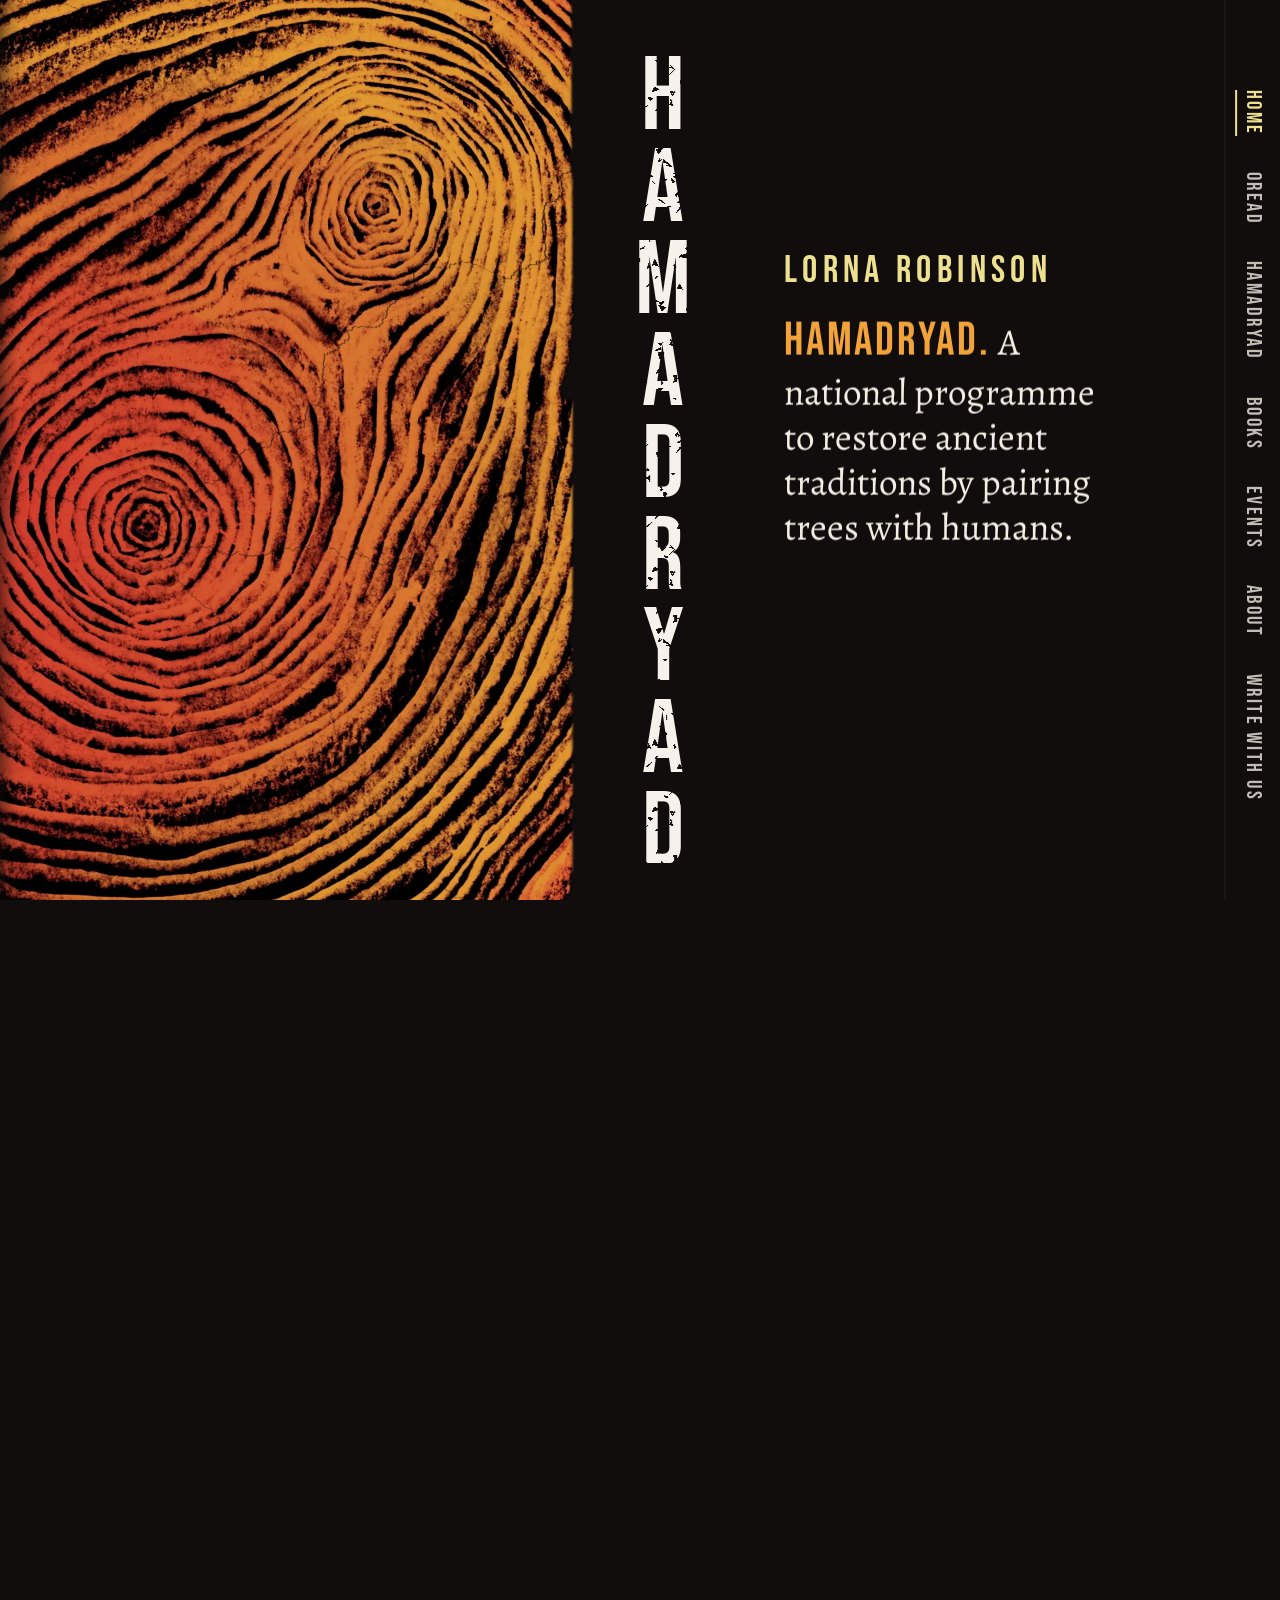
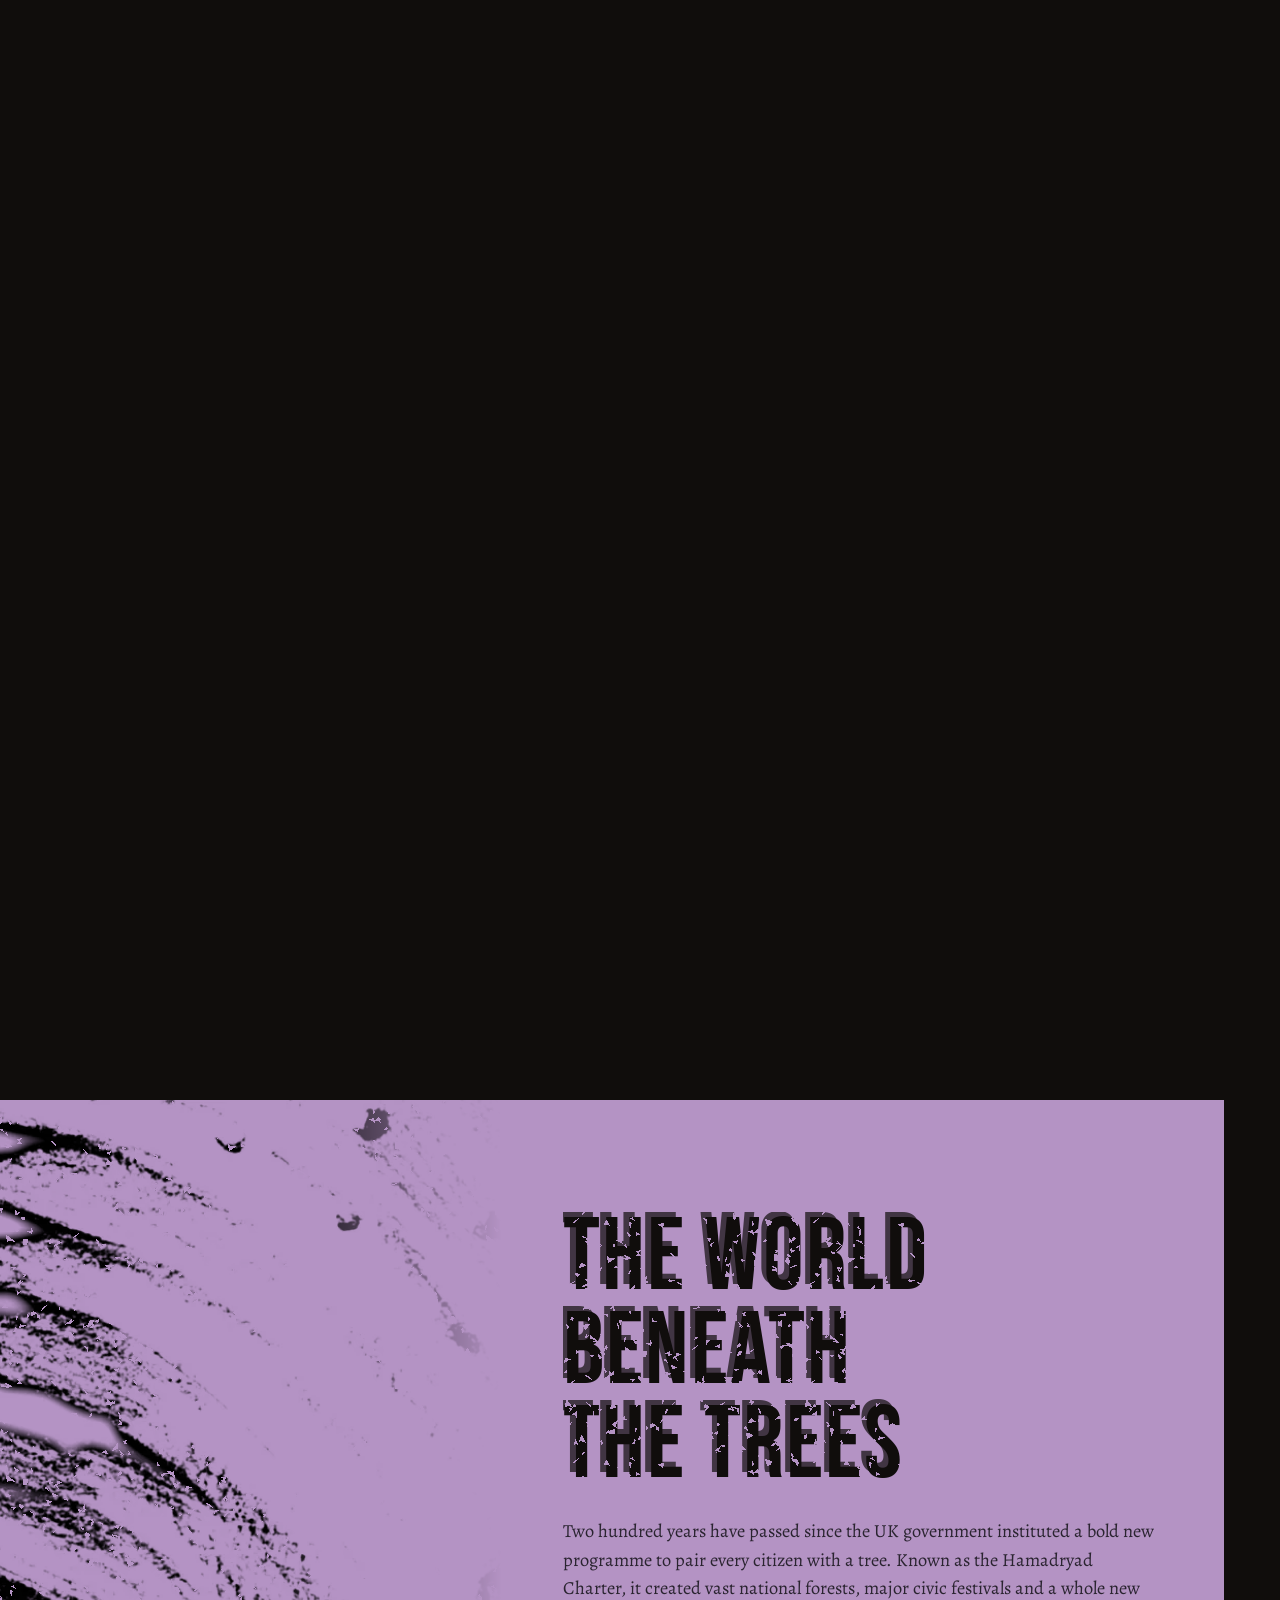
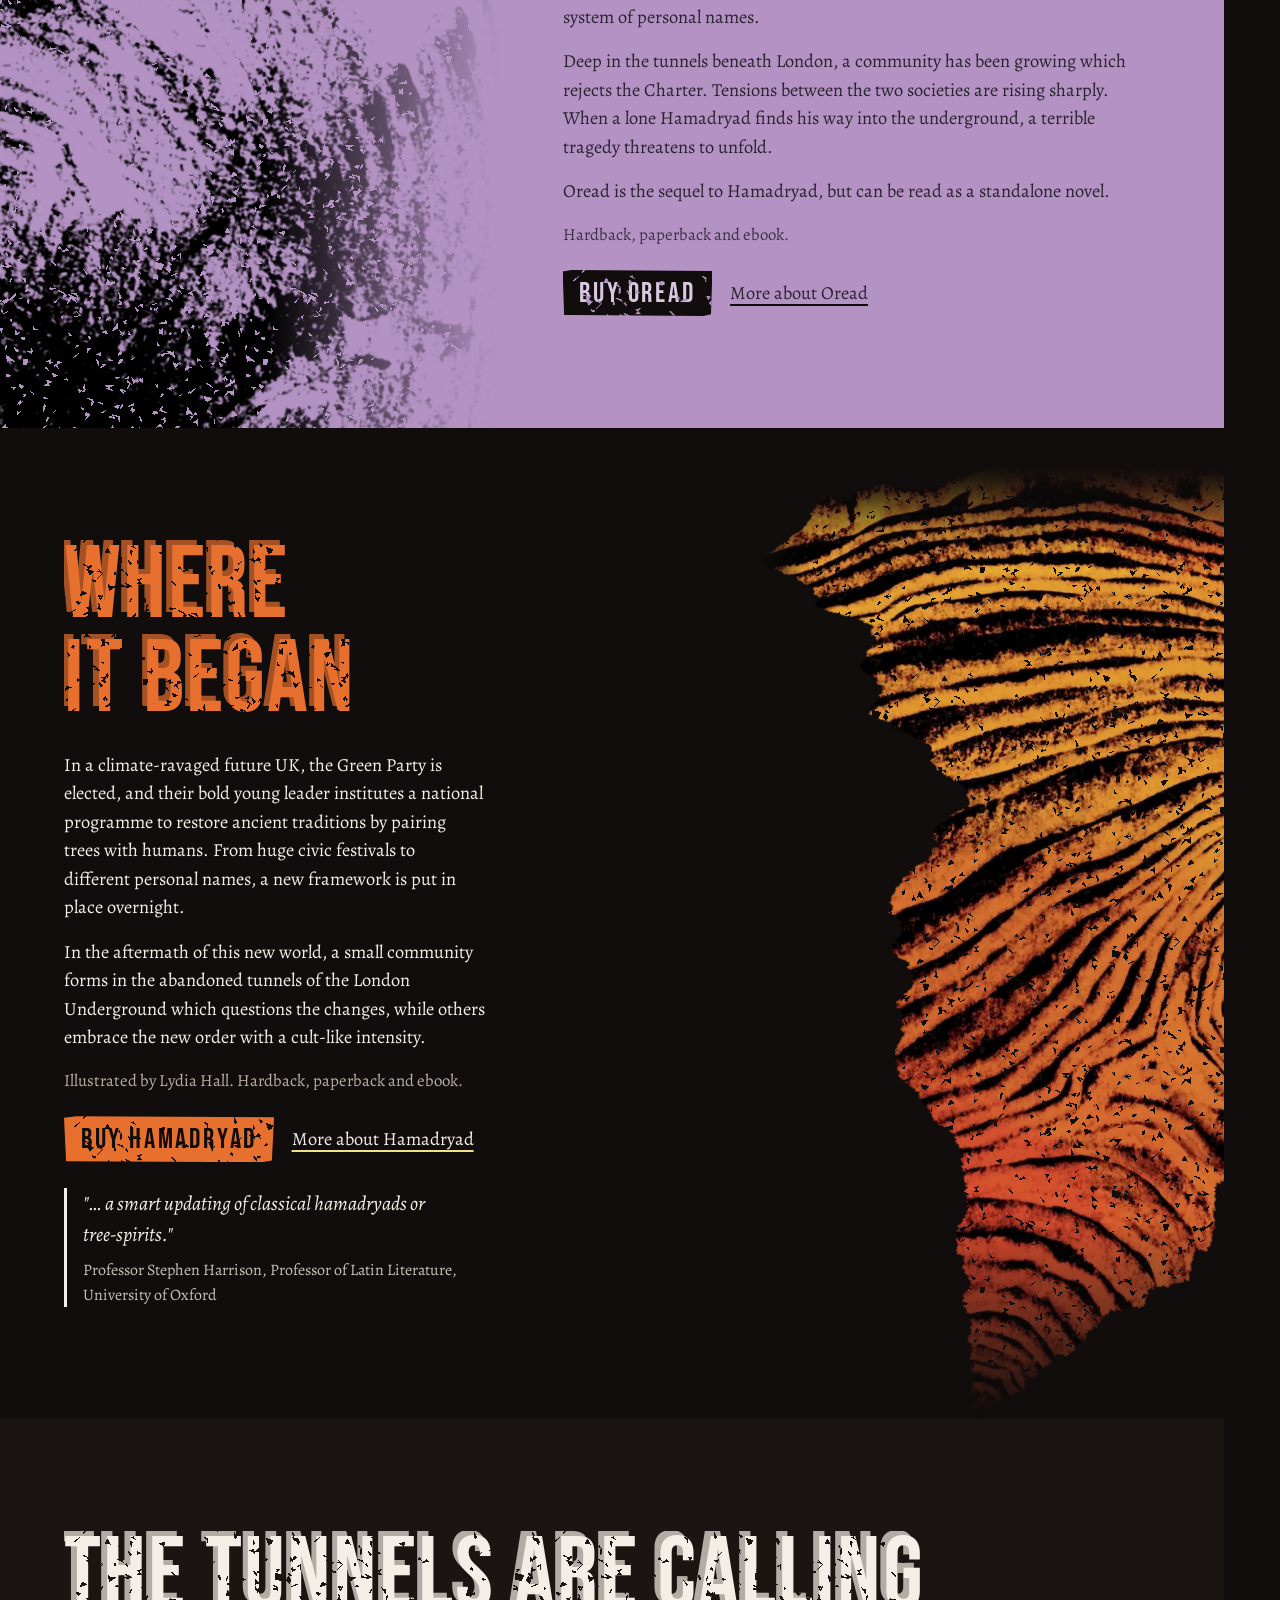
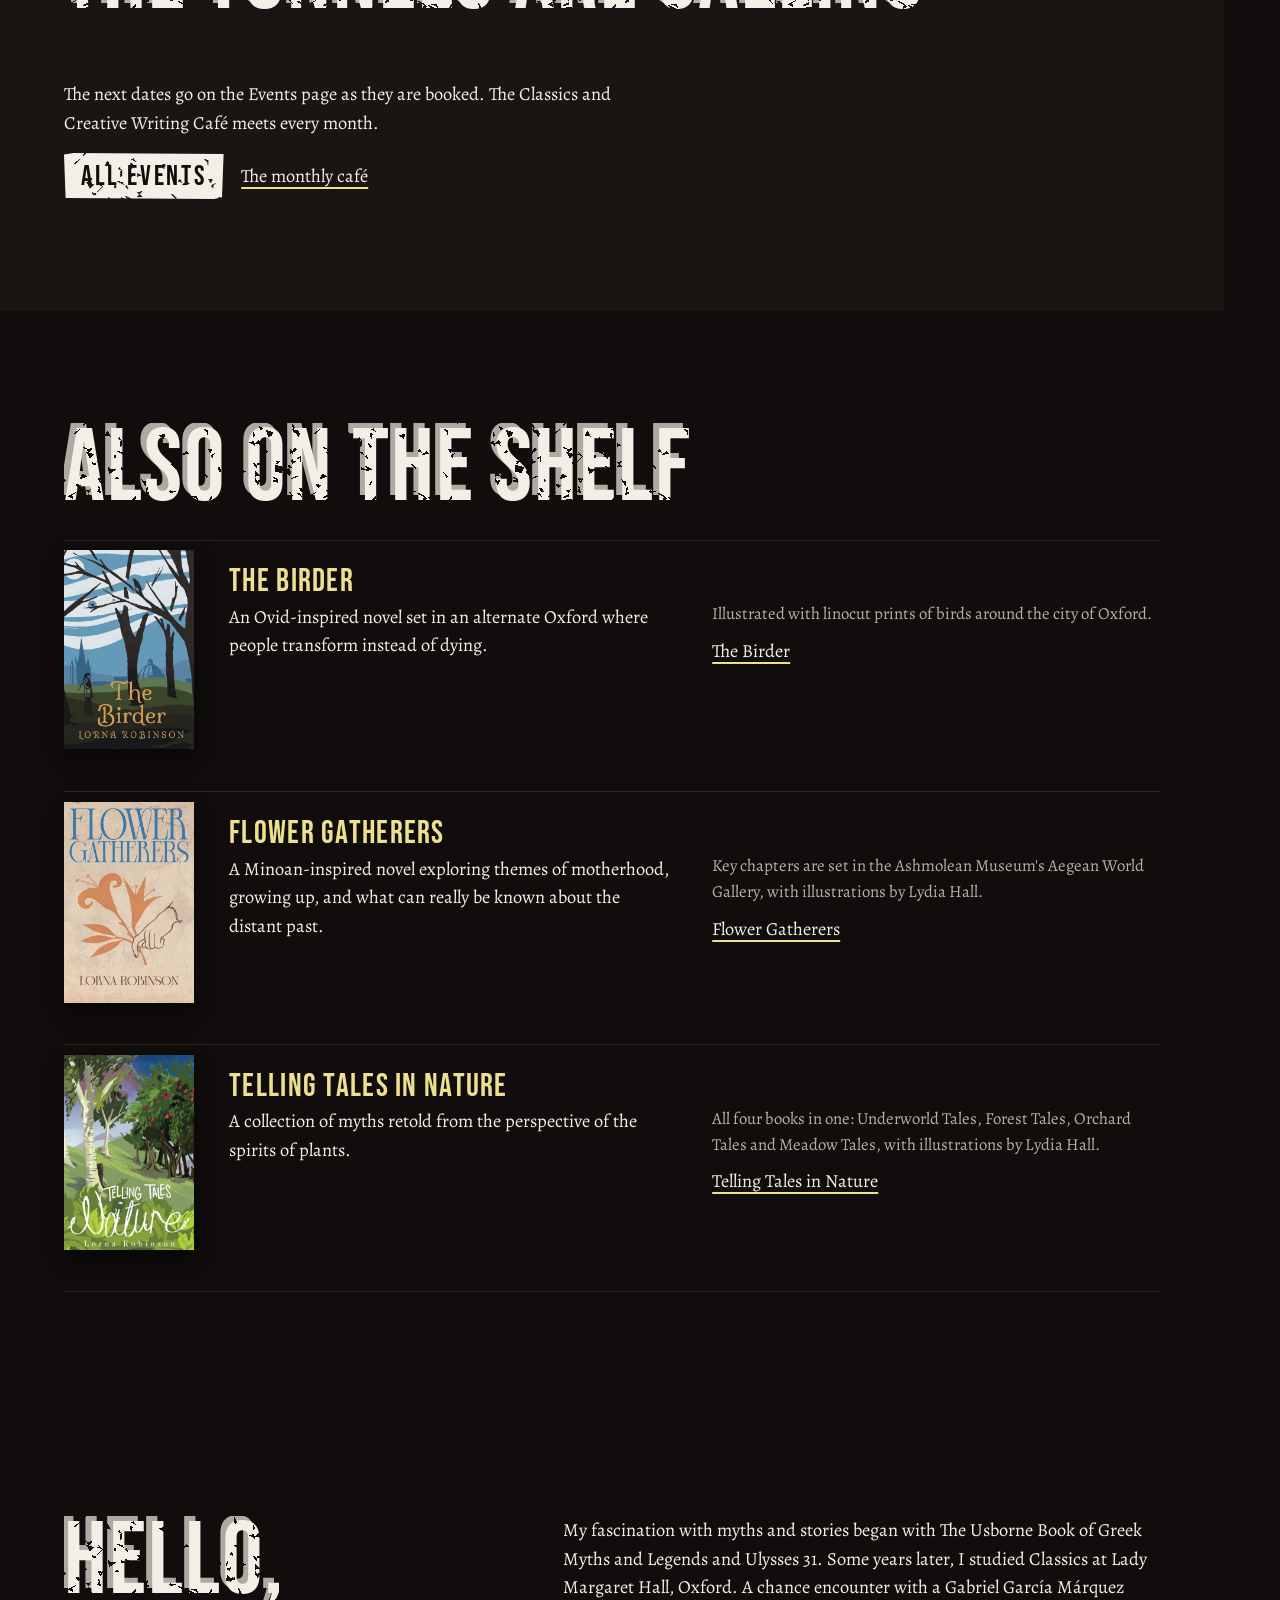
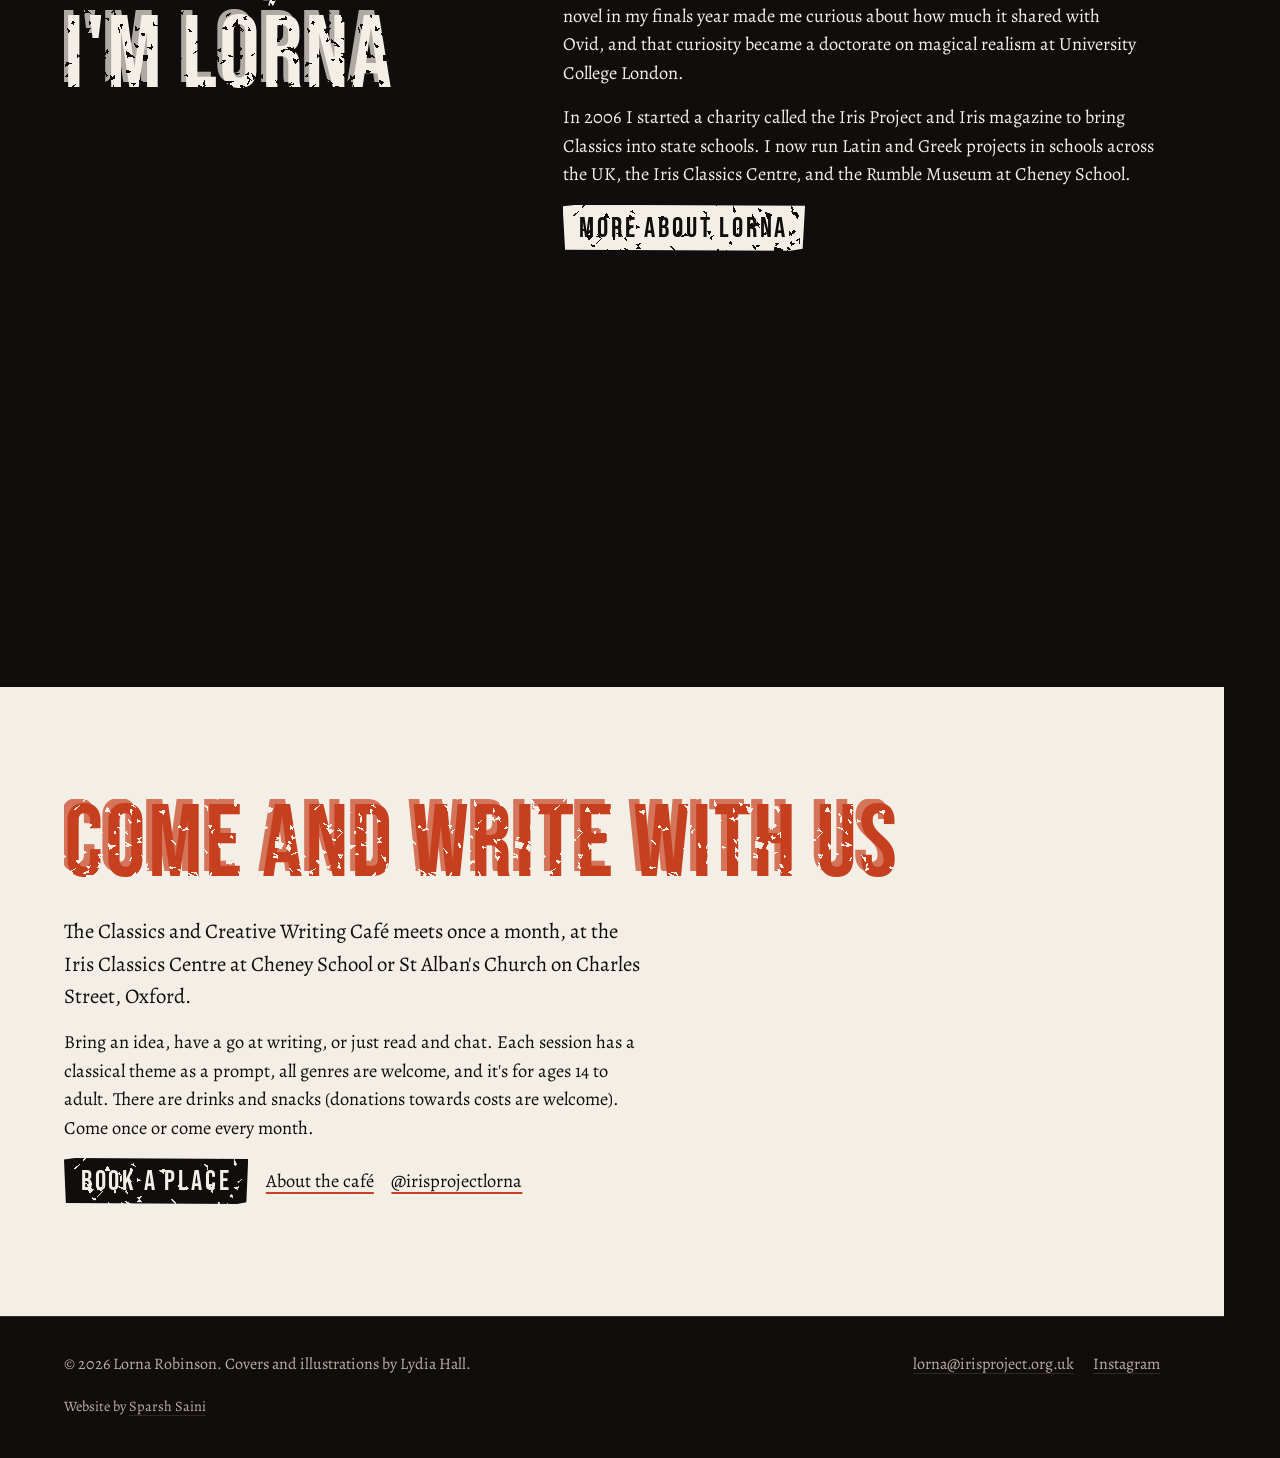
==== commit 51a3e8d5: "Full audit pass: fix glitches, tablet layouts, no-JS heroes, missing scroll moments across every pag" ====
--- a/index.html
+++ b/index.html
@@ -20,6 +20,7 @@
 <link rel="preconnect" href="https://fonts.gstatic.com" crossorigin>
 <link href="https://fonts.googleapis.com/css2?family=Bebas+Neue&family=Alegreya:ital,wght@0,400;0,500;1,400&display=swap" rel="stylesheet">
 <link rel="stylesheet" href="css/site.css">
+<link rel="preload" href="img/speckle.png" as="image" crossorigin>
 <link rel="stylesheet" href="css/home.css">
 <link rel="preload" as="image" href="img/home/w0.webp" media="(min-width: 900px)">
 <link rel="preload" as="image" href="img/home/w0-m.webp" media="(max-width: 899px)">
@@ -30,7 +31,7 @@
 
 <nav class="spine" aria-label="Pages">
   <ol>
-    <li><a href="./">Home</a></li>
+    <li><a href="./" aria-current="page">Home</a></li>
     <li><a href="oread/">Oread</a></li>
     <li><a href="hamadryad/">Hamadryad</a></li>
     <li><a href="#books">Books</a></li>
@@ -43,7 +44,7 @@
 <div class="sheet" id="sheet" role="dialog" aria-modal="true" aria-label="Contents">
   <button class="x" aria-label="Close the contents">Close</button>
   <ol>
-    <li><a href="./">Home</a></li>
+    <li><a href="./" aria-current="page">Home</a></li>
     <li><a href="oread/">Oread <span>the new novel</span></a></li>
     <li><a href="hamadryad/">Hamadryad <span>where it began</span></a></li>
     <li><a href="#books">Books <span>all five</span></a></li>
@@ -93,8 +94,8 @@
 </section>
 
 <section class="sec below novel" id="oread">
-  <!-- the near ribs of the Oread tunnel, carried down from the hero and bleeding in from the left -->
-  <div class="edge" aria-hidden="true"><picture><source media="(max-width: 859px)" srcset="img/home/t1-m.webp"><img src="img/home/t1.webp" alt="" width="993" height="1596" loading="lazy"></picture></div>
+  <!-- the near ribs of the Oread tunnel, carried down from the hero as the cover's black print alone, bleeding in from the left -->
+  <div class="edge" aria-hidden="true"><picture><source media="(max-width: 859px)" srcset="img/home/t1-ink-m.webp"><img src="img/home/t1-ink.webp" alt="" width="600" height="1504" loading="lazy"></picture></div>
   <div class="in two">
     <div class="hold"></div>
     <div>
@@ -132,13 +133,13 @@
          is added or changed on events/, copy the same block here too (the date in data-date drops it once it has passed). -->
     <ul class="dates" data-events>
       <li data-date="2026-11-14">
-        <span class="day cap">Sat 14 Nov</span>
+        <span class="day cap" data-register="low">Sat 14 Nov</span>
         <span class="what">Oread launch and mystery artefact trail</span>
         <p>2.30 to 5pm at Cheney School, Oxford. Arrive any time at main reception and follow the trail through tunnel-like corridors in the Rumble Museum to the Iris Classics Centre: drinks, books, chat, creative writing for anyone who wants a go, and maybe a reading. Tunnel travellers of all ages are welcome.</p>
         <a class="link" href="mailto:lro@cheneyschool.org">lro@cheneyschool.org</a>
       </li>
       <li data-date="2026-11-22">
-        <span class="day cap">Sun 22 Nov</span>
+        <span class="day cap" data-register="low">Sun 22 Nov</span>
         <span class="what">Oxford Indie Book Fair, <span class="tbl">table S33</span></span>
         <p>Oread and Hamadryad on the table.</p>
         <a class="link" href="https://www.oxfordindiebookfair.co.uk/">oxfordindiebookfair.co.uk</a>
@@ -154,17 +155,17 @@
     <h2 class="cap">Also on the shelf</h2>
     <ol>
       <li>
-        <a href="the-birder/"><img src="img/covers/the-birder-440.jpg" alt="The cover of The Birder: a linocut blackbird." width="440" height="675" loading="lazy"></a>
+        <a href="the-birder/" tabindex="-1" aria-hidden="true"><img src="img/covers/the-birder-440.jpg" alt="The cover of The Birder: a linocut blackbird." width="440" height="675" loading="lazy"></a>
         <div><h3><a href="the-birder/">The Birder</a></h3><p>An Ovid-inspired novel set in an alternate Oxford where people transform instead of dying.</p></div>
         <div class="more"><p class="where">Illustrated with linocut prints of birds around the city of Oxford.</p><a class="link" href="the-birder/">The Birder</a></div>
       </li>
       <li>
-        <a href="flower-gatherers/"><img src="img/covers/flower-gatherers-440.jpg" alt="The cover of Flower Gatherers: a Minoan fresco figure gathering flowers." width="440" height="679" loading="lazy"></a>
+        <a href="flower-gatherers/" tabindex="-1" aria-hidden="true"><img src="img/covers/flower-gatherers-440.jpg" alt="The cover of Flower Gatherers: a Minoan fresco figure gathering flowers." width="440" height="679" loading="lazy"></a>
         <div><h3><a href="flower-gatherers/">Flower Gatherers</a></h3><p>A Minoan-inspired novel exploring themes of motherhood, growing up, and what can really be known about the distant past.</p></div>
         <div class="more"><p class="where">Key chapters are set in the Ashmolean Museum's Aegean World Gallery, with illustrations by Lydia Hall.</p><a class="link" href="flower-gatherers/">Flower Gatherers</a></div>
       </li>
       <li>
-        <a href="telling-tales-in-nature/"><img src="img/covers/telling-tales-in-nature-440.jpg" alt="The cover of Telling Tales in Nature: Compendium, with botanical drawings." width="440" height="660" loading="lazy"></a>
+        <a href="telling-tales-in-nature/" tabindex="-1" aria-hidden="true"><img src="img/covers/telling-tales-in-nature-440.jpg" alt="The cover of Telling Tales in Nature: Compendium, with botanical drawings." width="440" height="660" loading="lazy"></a>
         <div><h3><a href="telling-tales-in-nature/">Telling Tales in Nature</a></h3><p>A collection of myths retold from the perspective of the spirits of plants.</p></div>
         <div class="more"><p class="where">All four books in one: Underworld Tales, Forest Tales, Orchard Tales and Meadow Tales, with illustrations by Lydia Hall.</p><a class="link" href="telling-tales-in-nature/">Telling Tales in Nature</a></div>
       </li>
@@ -175,7 +176,7 @@
 <section class="sec lorna" id="about">
   <div class="in two">
     <div>
-      <h2 class="cap">Hello, I'm Lorna</h2>
+      <h2 class="cap hold">Hello, I'm Lorna</h2>
     </div>
     <div>
       <p>My fascination with myths and stories began with The Usborne Book of Greek Myths and Legends and Ulysses 31. Some years later, I studied Classics at Lady Margaret Hall, Oxford. A chance encounter with a Gabriel García Márquez novel in my finals year made me curious about how much it shared with Ovid, and that curiosity became a doctorate on magical realism at University College London.</p>
--- a/css/site.css
+++ b/css/site.css
@@ -120,7 +120,10 @@
 .dates .day { font-family: var(--cap); font-size: clamp(3.4rem, 13vw, 5.6rem); line-height: .9; color: var(--name); display: block; }
 .dates .what { font-family: var(--cap); font-size: 1.8rem; letter-spacing: .04em; display: block; margin: .4rem 0 .5rem; color: var(--lilac); }
 .dates p { color: var(--paper); }
-.dates .tbl { color: var(--ring-hi); }
+/* no one-word last line ("Classics and Creative / Writing Café"); a title with a table number breaks before it, greedy, as pretty would pull a word down to it */
+.dates .what { text-wrap: pretty; }
+.dates .what:has(.tbl) { text-wrap: wrap; }
+.dates .tbl { color: var(--ring-hi); white-space: nowrap; }
 .past .day { color: var(--soft); }
 .past .what { color: var(--soft); }
 [data-past-wrap][hidden], [data-when-empty][hidden] { display: none; }
@@ -149,4 +152,19 @@
    every piece sits in its finished state: nothing is hidden, nothing moves. */
 .fx { will-change: transform, opacity; }
 html.still .fx, html:not(.js) .fx { transform: none !important; opacity: 1 !important; will-change: auto; }
+
+/* the register (js/site.js): a heading's second impression, same speckle, offset up and left, which comes into
+   register (--reg 0 to 1) as the heading rises. The "/ """ keeps it out of the accessibility tree; a browser that
+   does not know that syntax draws no ghost at all. Nothing under reduced motion or without JavaScript.
+   The second impression prints under the letters (z-index -1 inside the heading's own stacking context), so only the
+   offset sliver shows, a crisp edge of ink up and left like a misregistered plate. --reg-dx / --reg-dy set the offset.
+   A heading that is already positioned (sticky, say) carries class "hold" and keeps its own position; the page that
+   holds it gives it position: relative where it does not stick, so the ghost always anchors to the heading. */
+html.js:not(.still) .reg { isolation: isolate; }
+html.js:not(.still) .reg:not(.hold) { position: relative; }
+html.js:not(.still) .reg::after { content: attr(data-print) / ""; position: absolute; inset: 0; z-index: -1; color: var(--reg-ink, currentColor); opacity: calc(.7 * (1 - var(--reg, 1))); transform: translate(calc(var(--reg-dx, -.055em) * (1 - var(--reg, 1))), calc(var(--reg-dy, -.045em) * (1 - var(--reg, 1)))); pointer-events: none; will-change: transform, opacity; }
+
+/* shelved items (site.shelve): held --lift above the shelf at --set 0, standing on it at 1 */
+.set { --lift: -1.2rem; }
+html.js:not(.still) .set { transform: translateY(calc((1 - var(--set, 1)) * var(--lift))); }
 @media (prefers-reduced-motion: reduce) { html { scroll-behavior: auto; } }
--- a/css/home.css
+++ b/css/home.css
@@ -8,21 +8,41 @@
    position, --tw the room the vertical title has. */
 .hero { position: relative; height: 300vh; }
 .stage { --bw: clamp(300px, 118vw, calc((100svh - 240px) / 1.2)); --bx: min(0px, calc((100vw - var(--bw)) * .6)); --by: max(230px, 27svh); --tw: calc(100svh - var(--by) - 44px); position: sticky; top: 0; height: 100vh; height: 100svh; overflow: hidden; }
-.book { position: absolute; left: var(--bx); top: var(--by); width: var(--bw); aspect-ratio: 1500 / 2400; }
+.book { position: absolute; z-index: 1; left: var(--bx); top: var(--by); width: var(--bw); aspect-ratio: 1500 / 2400; }
 .book picture { display: contents; }
 .pl, .tp { position: absolute; display: block; max-width: none; will-change: transform; }
+/* the pieces fade as well as fly: with opacity in will-change their layer keeps its paint when it is hidden and shown again
+   (without it a piece could come back unpainted on the way up, a dark wedge in the ring) */
+.pl { will-change: transform, opacity; }
+/* every plane's box, in % of the 1500 x 2400 art (TB and BOX in js/home.js, from build/home-planes.json), so the hero
+   is composed before and without JavaScript; js/home.js only sets each plane's transform-origin and its transforms */
+.tp[data-k=t1] { left: .333%; top: .25%; width: 99.267%; height: 99.75%; }
+.tp[data-k=t2] { left: .333%; top: 13.792%; width: 84.667%; height: 86.208%; }
+.tp[data-k=t3] { left: .333%; top: 33.792%; width: 52.667%; height: 49.125%; }
+.pl[data-k=w0] { left: 1.267%; top: .375%; width: 74.4%; height: 56.583%; }
+.pl[data-k=w1] { left: 21.533%; top: 28.167%; width: 54.133%; height: 36.5%; }
+.pl[data-k=w2] { left: 21.6%; top: 56.917%; width: 54.067%; height: 32.875%; }
+.pl[data-k=w3] { left: 9.267%; top: 56.917%; width: 62.267%; height: 32.875%; }
+.pl[data-k=w4] { left: .4%; top: 56.917%; width: 21.267%; height: 32.875%; }
+.pl[data-k=w5] { left: .4%; top: 53.167%; width: 21.267%; height: 8.167%; }
+.pl[data-k=w6] { left: .4%; top: 1.375%; width: 21.267%; height: 55.583%; }
 .pit { position: absolute; inset: 0; background: var(--ground); will-change: opacity; }
 .years { position: absolute; width: calc(var(--bw) * .78); height: calc(var(--bw) * .78); left: calc(21.6% - var(--bw) * .39); top: calc(56.92% - var(--bw) * .39); overflow: visible; opacity: 1; will-change: opacity; -webkit-mask: url(../img/speckle.png) 0 0 / 240px 240px repeat; mask: url(../img/speckle.png) 0 0 / 240px 240px repeat; }
 .years g { transform-box: fill-box; transform-origin: 50% 50%; will-change: transform; }
 .years circle { fill: none; stroke: var(--name); stroke-width: 3; vector-effect: non-scaling-stroke; }
 .years .under { stroke: var(--ground); stroke-width: 6; } /* a dark edge under the counted ring, so it reads on the orange print */
-.htitle, .otitle { position: absolute; margin: 0; top: calc(var(--by) + 14px); right: 50px; writing-mode: vertical-rl; text-orientation: upright; line-height: .5; letter-spacing: -.31em; color: #f6f1ea; will-change: transform, opacity; }
+.htitle, .otitle { position: absolute; z-index: 1; margin: 0; top: calc(var(--by) + 14px); right: 50px; writing-mode: vertical-rl; text-orientation: upright; line-height: .5; letter-spacing: -.31em; color: #f6f1ea; will-change: transform, opacity; }
 .htitle { font-size: calc(var(--tw) / 8); }
 .otitle { font-size: calc(var(--tw) / 4.45); }
-.words { position: absolute; left: var(--gutter); right: calc(var(--gutter) + 26px); top: 40px; max-width: 36rem; }
+/* the words print over everything: the flying ring pieces pass behind the type, never across it */
+.words { position: absolute; z-index: 2; left: var(--gutter); right: calc(var(--gutter) + 26px); top: 40px; max-width: 36rem; }
 @media (min-width: 600px) { .htitle, .otitle { right: auto; left: calc(var(--bx) + var(--bw) * .867); translate: -50% 0; } }
 .words h1 { font-family: var(--cap); font-weight: 400; font-size: 1.35rem; letter-spacing: .14em; color: var(--name); margin: 0 0 .3rem; }
 .says { display: grid; }
+/* the words' window: the two lines roll through it at the handover (js/home.js). It is 1.2rem taller than the words at
+   top and foot (cancelled by the margin, so nothing moves), clips there, and the print dissolves in that room, never
+   on the words at rest */
+html.js:not(.still) .says { padding: 1.2rem 0; margin: -1.2rem 0; overflow: clip; -webkit-mask: linear-gradient(transparent .9rem, #000 1.2rem, #000 calc(100% - .9rem), transparent); mask: linear-gradient(transparent .9rem, #000 1.2rem, #000 calc(100% - .9rem), transparent); }
 .says > * { grid-area: 1 / 1; }
 .say { will-change: opacity, transform; }
 .say.off { pointer-events: none; }
@@ -45,13 +65,23 @@
   .say.b .btns { gap: .7rem 1.1rem; }
   .say.b .btn { font-size: 1.75rem; }
 }
+/* tablets (600 to 899): the art as wide as the screen, the heart of the rings inside the first screen, the words above
+   it at a size that reads at arm's length; js/home.js measure() reads the box, so nothing else changes */
+@media (min-width: 600px) and (max-width: 899px) {
+  .stage { --bw: clamp(320px, calc((100svh - 340px) / .91), calc(100vw + 48px)); --bx: min(0px, calc((100vw - var(--bw)) / 2)); --by: 300px; }
+  .say .line, .yrs { font-size: clamp(1.4rem, 3.4vw, 1.9rem); }
+  .words h1 { font-size: 1.8rem; }
+}
 @media (max-height: 560px) and (max-width: 899px) { .stage { --bw: min(70vw, 66svh); --by: 28svh; } } /* phone landscape: the heart of the rings stays inside the first screen */
 /* no JavaScript or reduced motion: the finished state, one screen, nothing pinned, depth kept in the composition */
 html:not(.js) .hero, html.still .hero { height: auto; }
 html:not(.js) .stage, html.still .stage { position: relative; }
 html:not(.js) .pl, html.still .pl, html:not(.js) .pit, html.still .pit, html:not(.js) .years, html.still .years,
-html:not(.js) .htitle, html.still .htitle, html:not(.js) .say.a, html.still .say.a { display: none; }
+html:not(.js) .htitle, html.still .htitle { display: none; }
+/* the Hamadryad line keeps its room (hidden, not removed), so the words sit exactly where draw(1) leaves them */
+html:not(.js) .say.a, html.still .say.a { visibility: hidden; }
 html:not(.js) .say.b, html.still .say.b { opacity: 1 !important; transform: none !important; pointer-events: auto !important; }
+html:not(.js) .tp, html:not(.js) .otitle, html.still .tp, html.still .otitle { transform: none !important; opacity: 1 !important; visibility: visible !important; }
 
 /* ---------- the two novels ----------
    No cover thumbnails here: the reader has just fallen into that cover. Each section picks the hero's art up at
@@ -60,21 +90,33 @@
 .novel { position: relative; overflow: hidden; }
 .novel .edge { position: absolute; top: 0; bottom: 0; width: 46%; overflow: hidden; pointer-events: none; }
 .novel .edge img { position: absolute; width: 140%; max-width: none; height: auto; }
+/* Oread: the tunnel's ribs as the cover's black print alone (img/home/t1-ink.webp, white paper and black crayon, cut
+   from her untouched drawing by build/make-home-planes.py), multiplied onto her lilac, so it reads as the black print
+   on the section, not a copy of the hero frame. Its right side frays out through the speckle before the words. */
 #oread .edge { left: 0; }
-#oread .edge img { left: -62%; top: -8%; }
-#hamadryad .edge { right: 0; }
+#oread .edge img { width: 110%; left: -10%; top: -6%; mix-blend-mode: multiply; -webkit-mask: linear-gradient(to right, #000 52%, transparent 90%), url(../img/speckle.png) 0 0 / 240px 240px repeat; -webkit-mask-composite: source-in; mask: linear-gradient(to right, #000 52%, transparent 90%), url(../img/speckle.png) 0 0 / 240px 240px repeat; mask-composite: intersect; }
+/* Hamadryad: the big tree frays out through the print's speckle where the section ends, never on a cut line */
+#hamadryad .edge { right: 0; -webkit-mask: linear-gradient(#000 80%, transparent), url(../img/speckle.png) 0 0 / 240px 240px repeat; -webkit-mask-composite: source-in; mask: linear-gradient(#000 80%, transparent), url(../img/speckle.png) 0 0 / 240px 240px repeat; mask-composite: intersect; }
 #hamadryad .edge img { right: -58%; top: -2%; }
 .novel .in.two { position: relative; }
 @media (max-width: 859px) {
   .novel .edge { position: relative; width: auto; height: 46vw; margin: 0 calc(-1 * var(--gutter)) 1.2rem; }
   .novel .edge img { width: 92vw; }
-  #oread .edge img { left: -30vw; top: -34vw; }
   #hamadryad .edge img { right: -34vw; top: -4vw; }
+  #hamadryad .edge { -webkit-mask: linear-gradient(transparent, #000 20%), url(../img/speckle.png) 0 0 / 240px 240px repeat; -webkit-mask-composite: source-in; mask: linear-gradient(transparent, #000 20%), url(../img/speckle.png) 0 0 / 240px 240px repeat; mask-composite: intersect; }
+  /* phones: the ribs bleed off the section's left and top edges as a print does, no box; the text starts below them */
+  #oread .edge { position: absolute; top: -6vw; left: 0; height: 60vw; width: 70vw; margin: 0; }
+  #oread .edge img { width: 77vw; left: -5vw; top: -40vw; -webkit-mask: linear-gradient(to right, #000 50%, transparent 94%), linear-gradient(#000 36%, transparent 51%), url(../img/speckle.png) 0 0 / 240px 240px repeat; -webkit-mask-composite: source-in, source-in; mask: linear-gradient(to right, #000 50%, transparent 94%), linear-gradient(#000 36%, transparent 51%), url(../img/speckle.png) 0 0 / 240px 240px repeat; mask-composite: intersect, intersect; }
+  #oread .in.two { padding-top: 46vw; }
   .novel .in.two > .hold { display: none; }
 }
 
-/* ---------- the shelf (#books) ---------- */
+/* ---------- the shelf (#books) ----------
+   Her other three books are set down on the shelf one after another, left to right, as the shelf comes up under
+   the reader's hand (js/home.js: site.shelve; css/site.css turns --set into the translate). Each small cover is
+   held 1rem above its place until then; standing under reduced motion and without JavaScript. */
 .shelf ol { list-style: none; padding: 0; margin: 0; }
+.shelf li img { --lift: -1rem; }
 .shelf li { display: grid; grid-template-columns: 92px 1fr; gap: 1.2rem; padding: 1.6rem 0; border-top: 1px solid var(--rule); align-items: start; }
 .shelf li:last-child { border-bottom: 1px solid var(--rule); }
 .shelf li img { width: 92px; box-shadow: 0 8px 18px rgba(0, 0, 0, .5); }
@@ -86,5 +128,16 @@
 .shelf .where { color: var(--soft); font-size: 1.05rem; }
 @media (min-width: 860px) { .shelf li { grid-template-columns: 130px 1fr 1fr; gap: 2.2rem; } .shelf li img { width: 130px; } .shelf li .more { grid-column: 3; padding-top: 2.2rem; } }
 
-/* ---------- a short Lorna (#about) ---------- */
-.lorna h2 { color: var(--paper); }
+/* ---------- a short Lorna (#about) ----------
+   On desktop the heading stays while her two paragraphs pass, the same gesture as the About page's h1. The heading
+   cell runs the full height of the row so the h2 has room to stay; one column on phones, so nothing holds there. */
+.lorna h2 { color: var(--paper); position: relative; } /* class "hold": sticky from 860px (below), relative under it, so the register ghost anchors to it */
+.lorna .two > div:first-child { align-self: stretch; }
+/* the hold: from 860px the heading stays at 2.4rem while her two paragraphs pass (the right column's foot room makes
+   that last at least half a screen); static under reduced motion and without JavaScript */
+@media (min-width: 860px) {
+  .lorna .two { align-items: start; }
+  .lorna h2 { margin-bottom: 0; }
+  html.js:not(.still) .lorna .two h2.cap.hold { position: sticky; top: 2.4rem; }
+  html.js:not(.still) .lorna .two > :last-child { padding-bottom: 36vh; }
+}
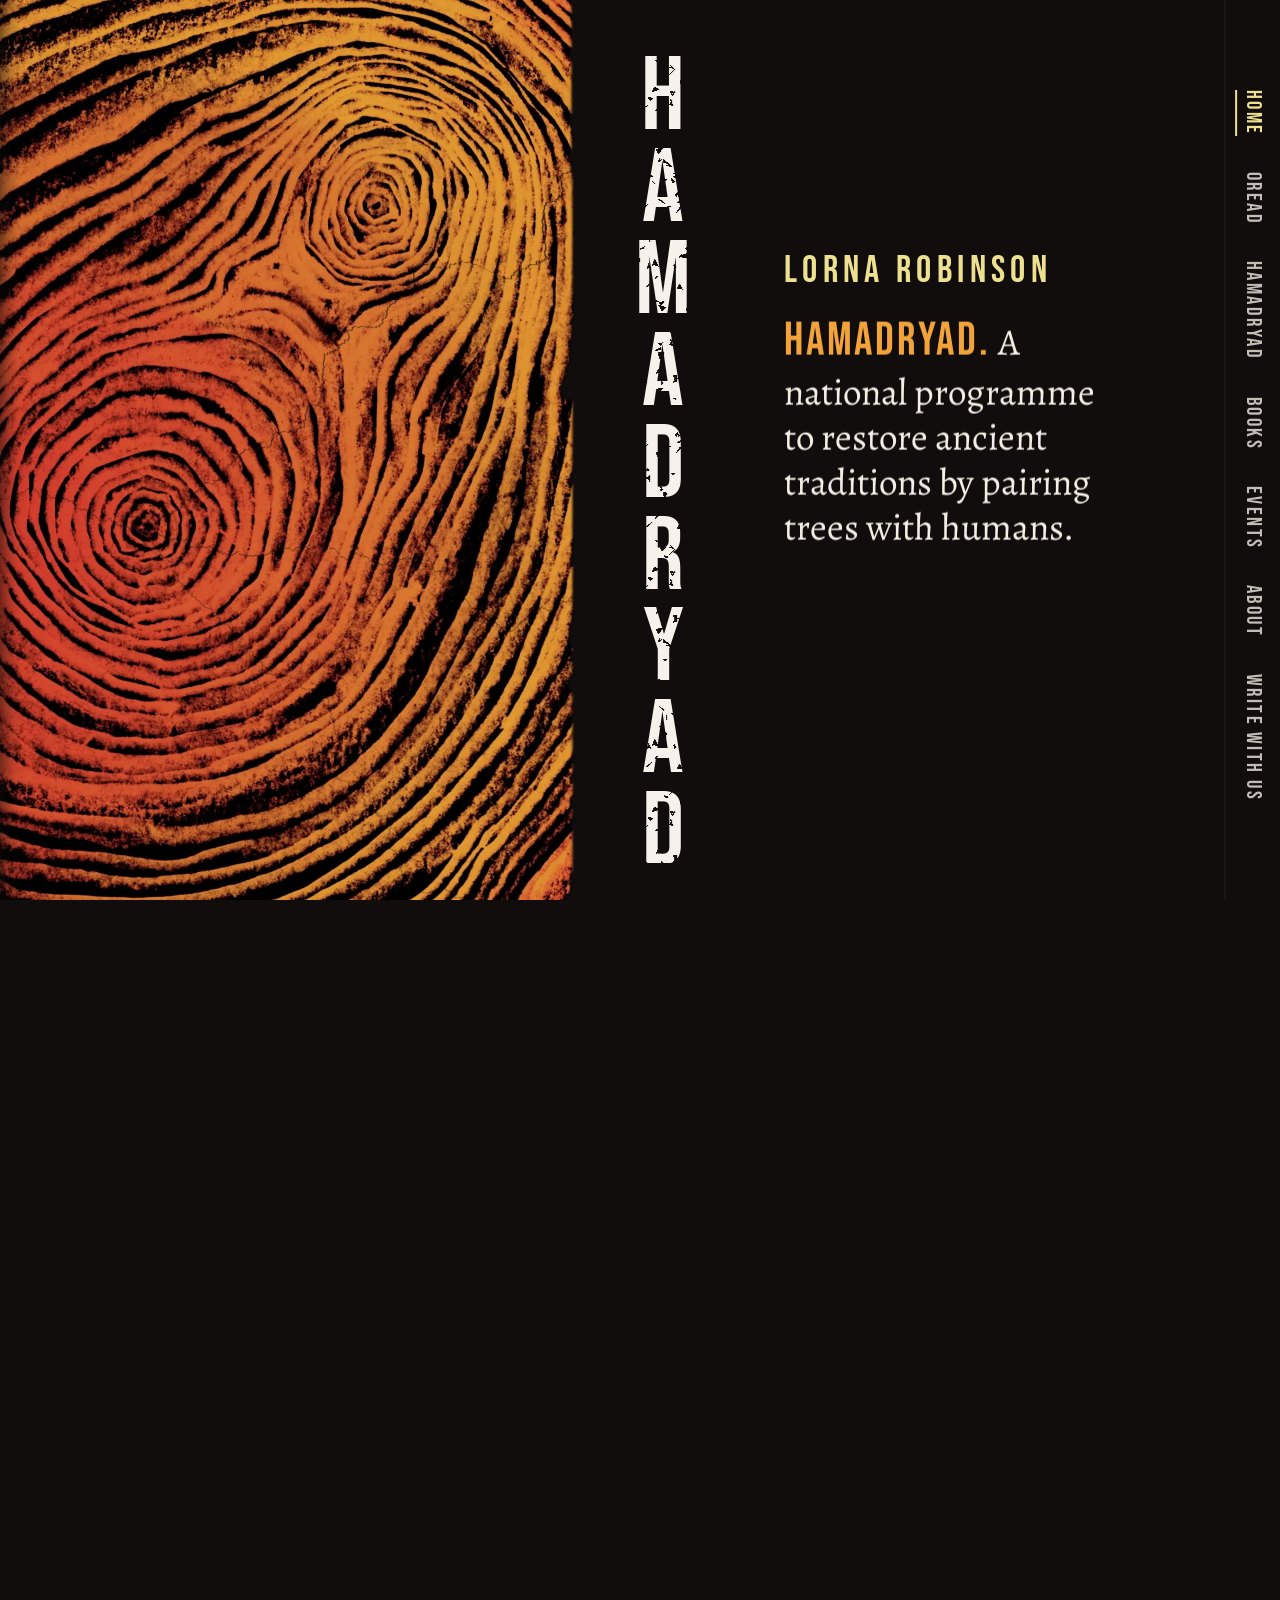
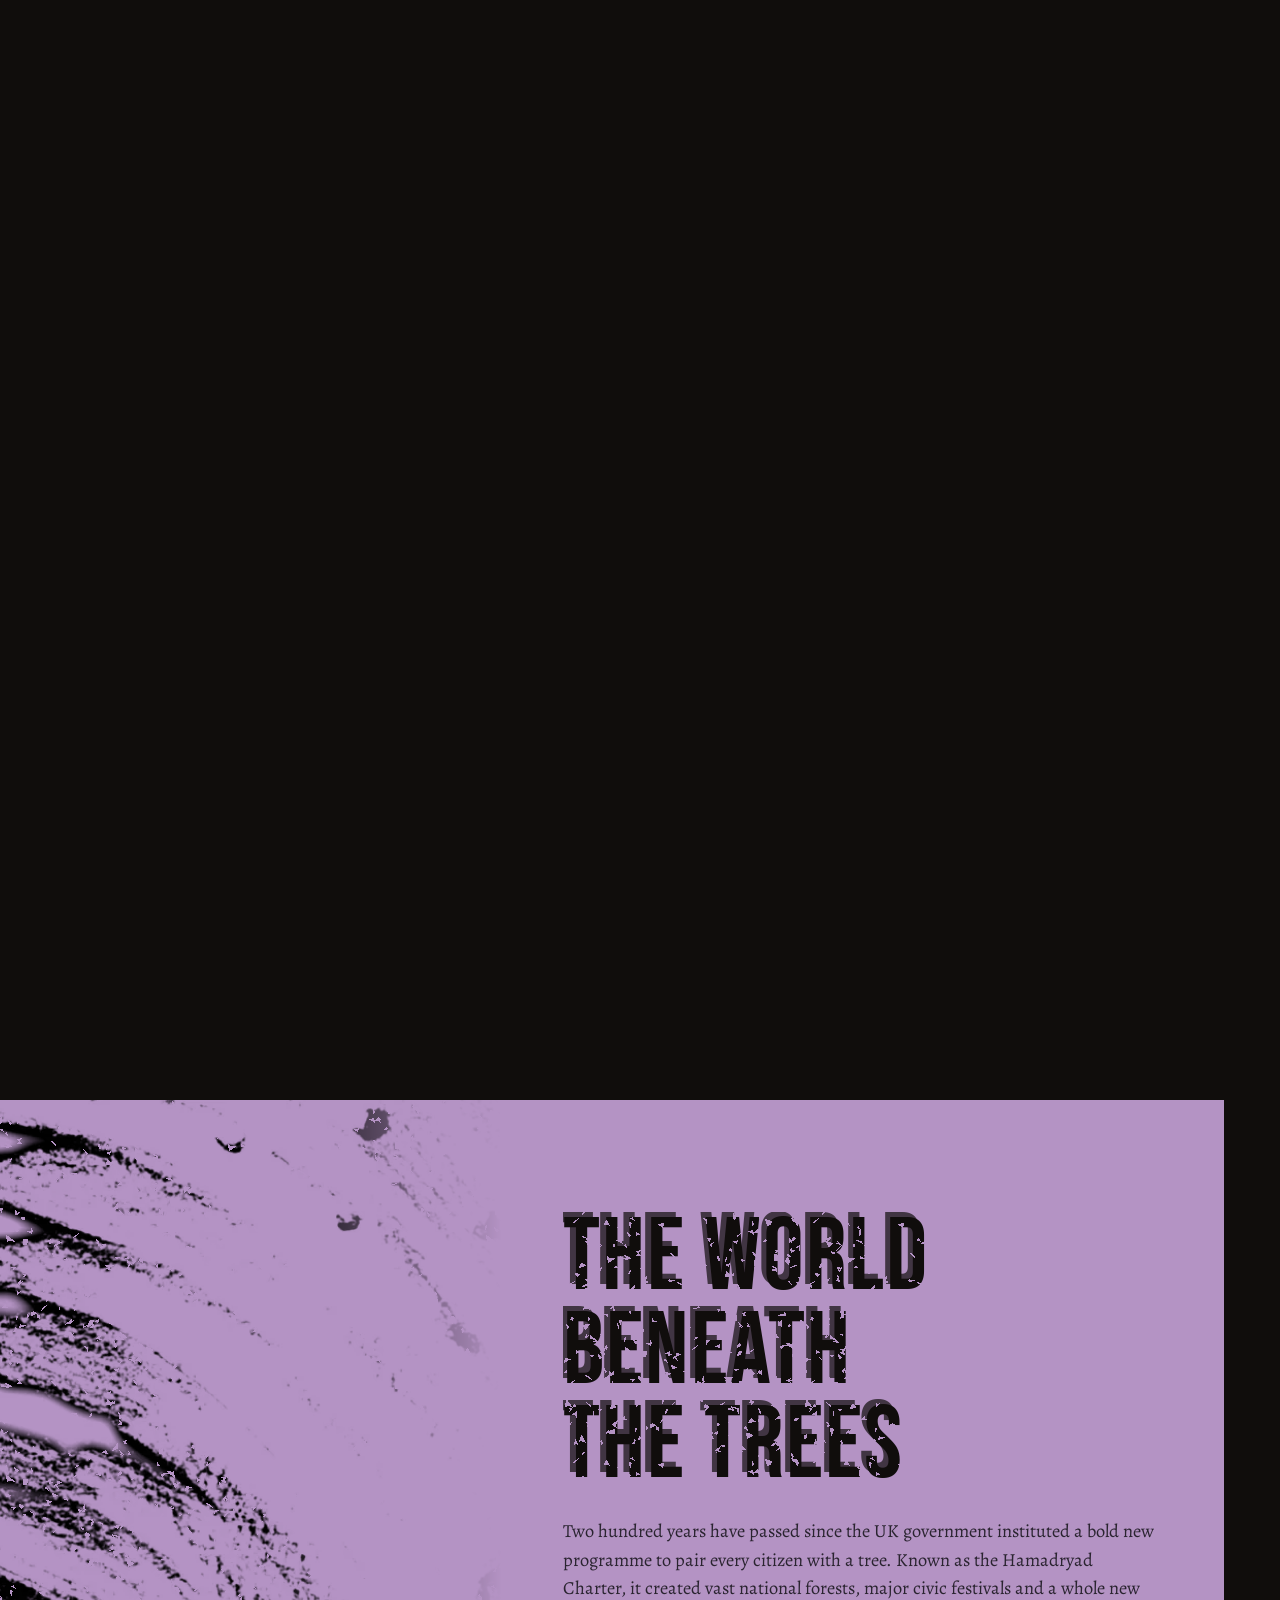
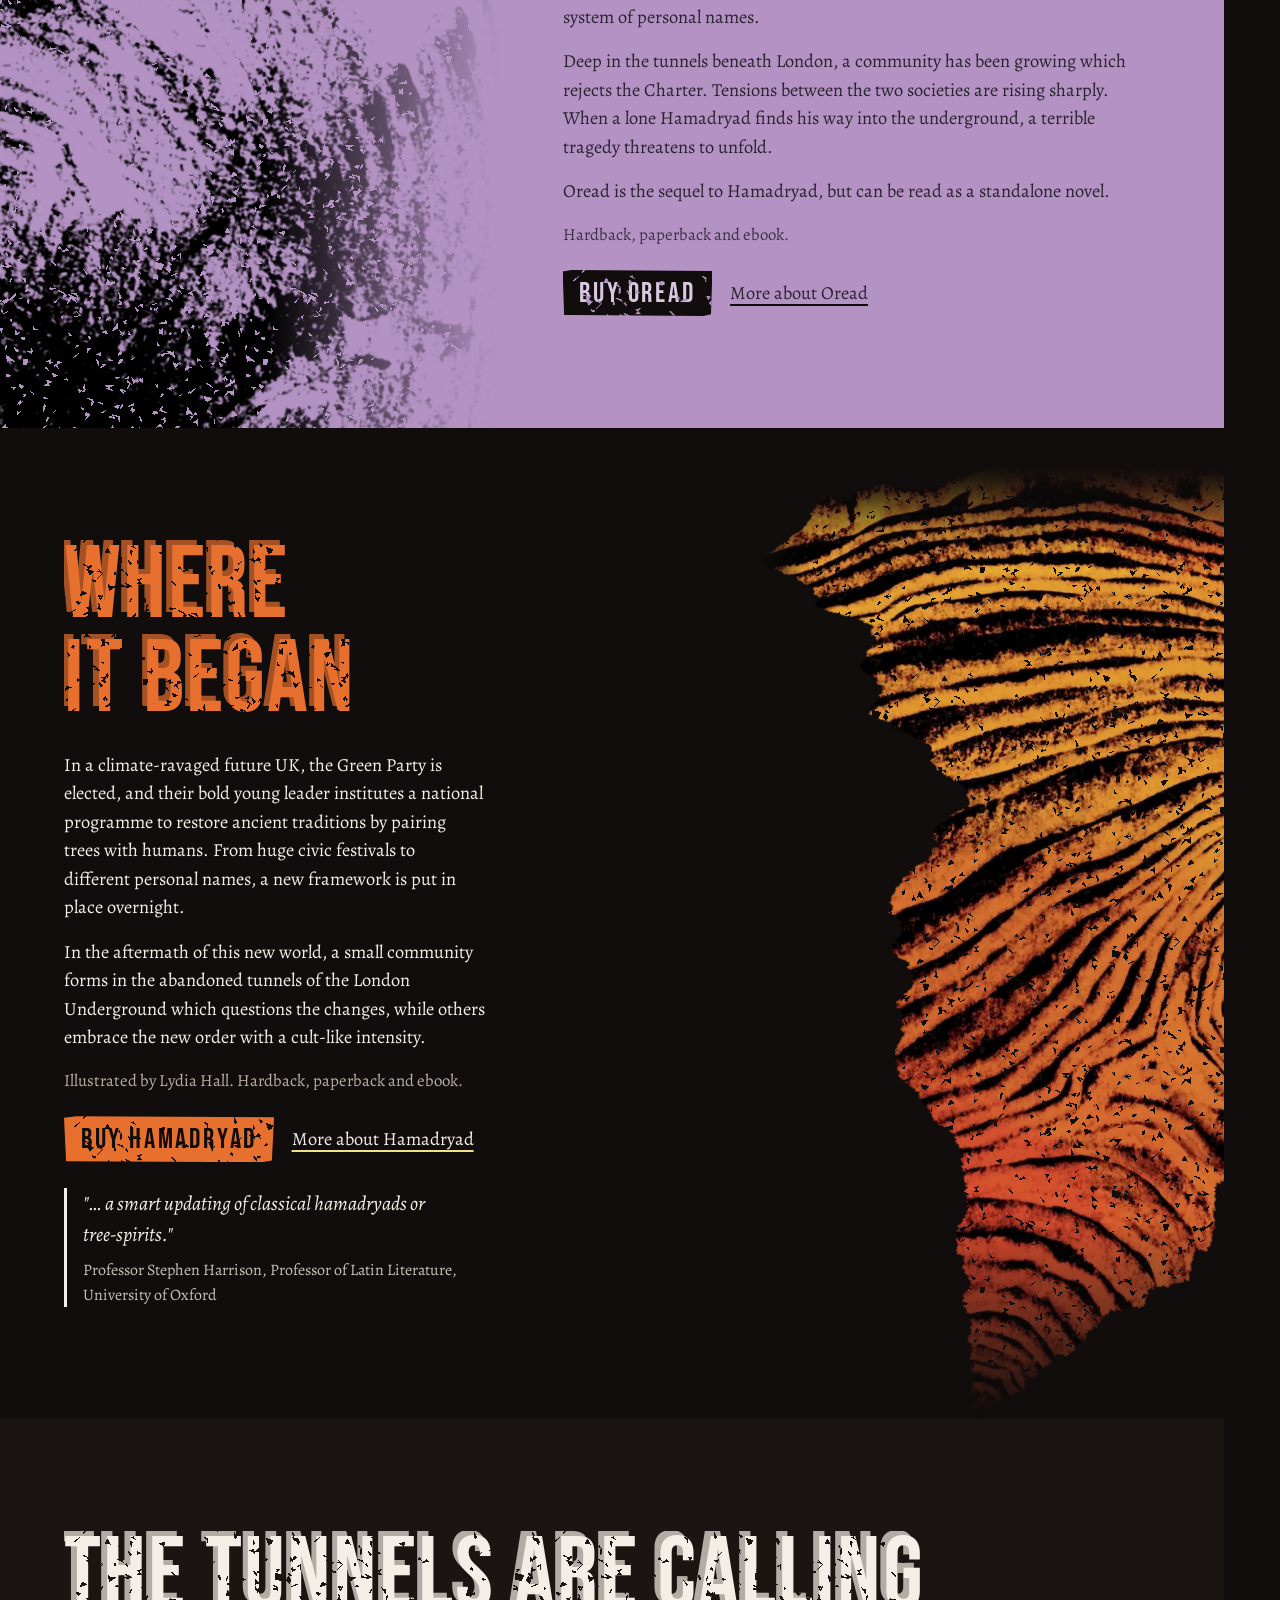
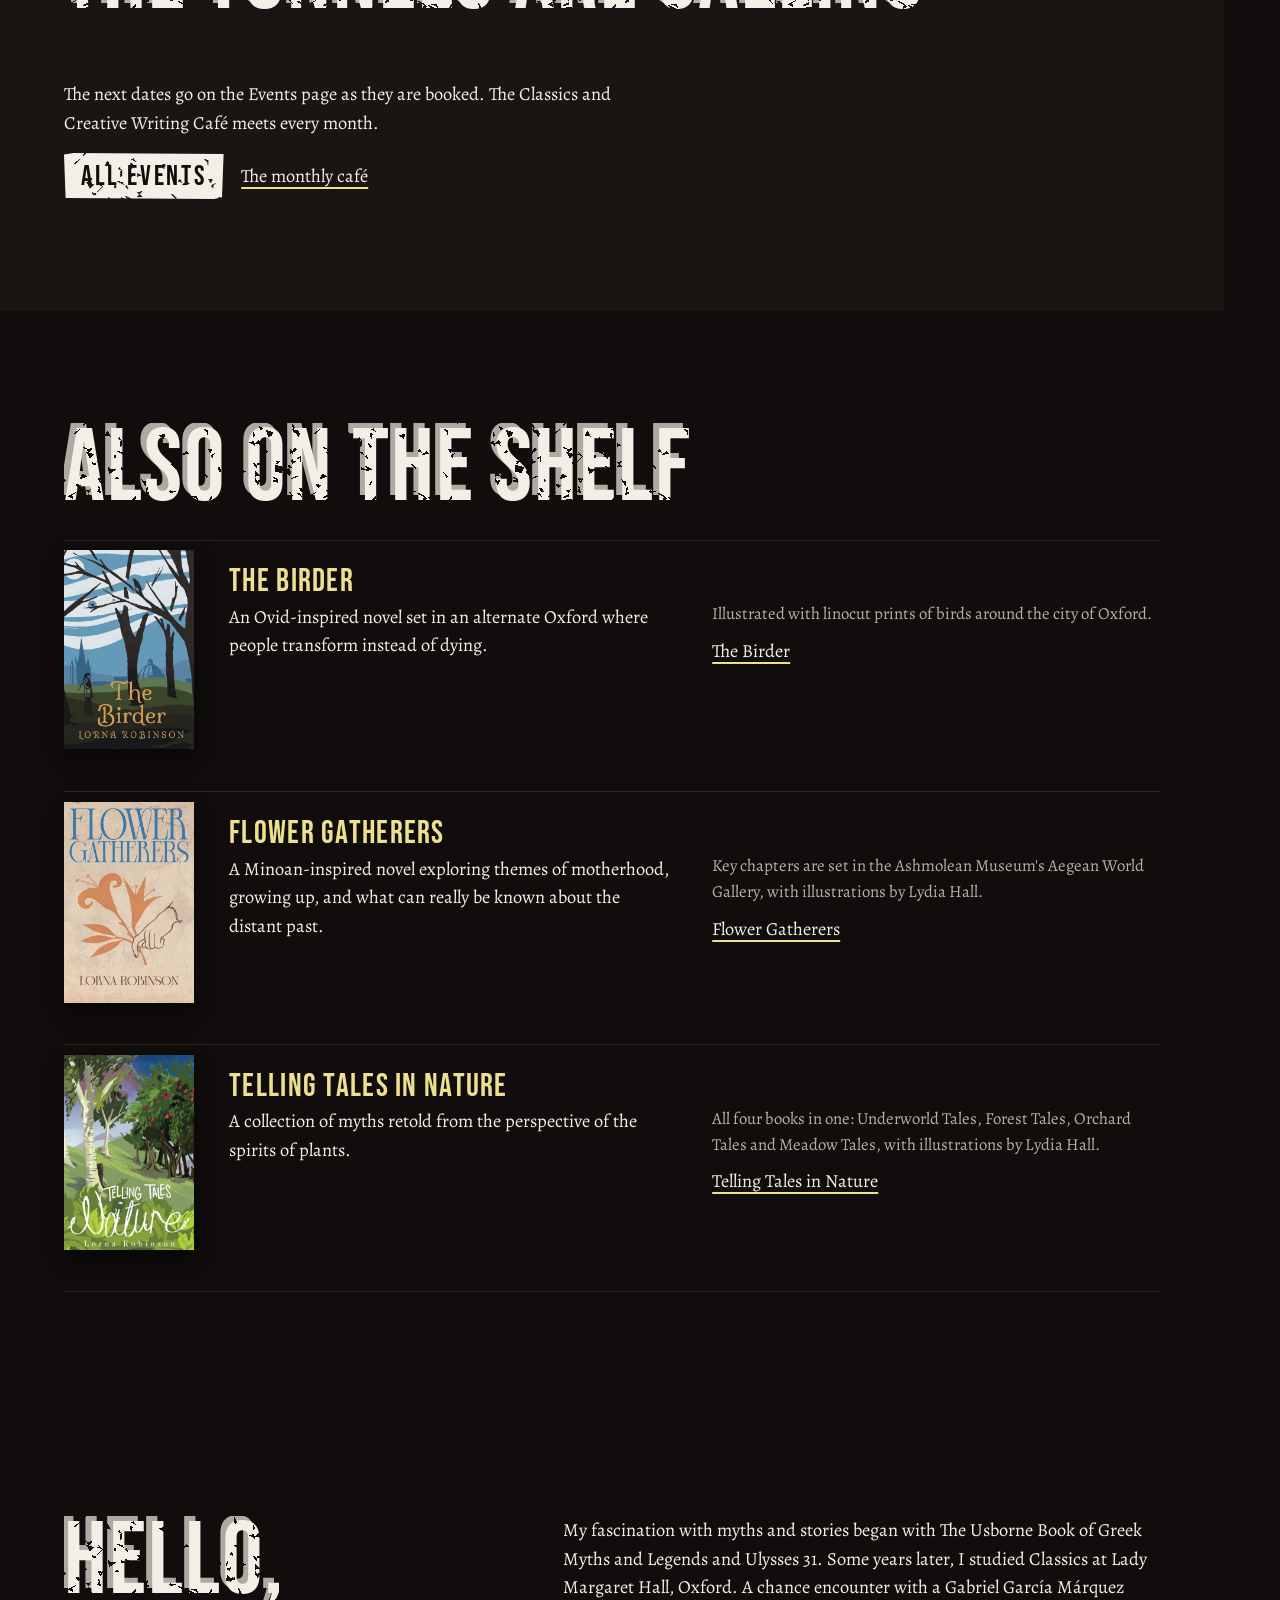
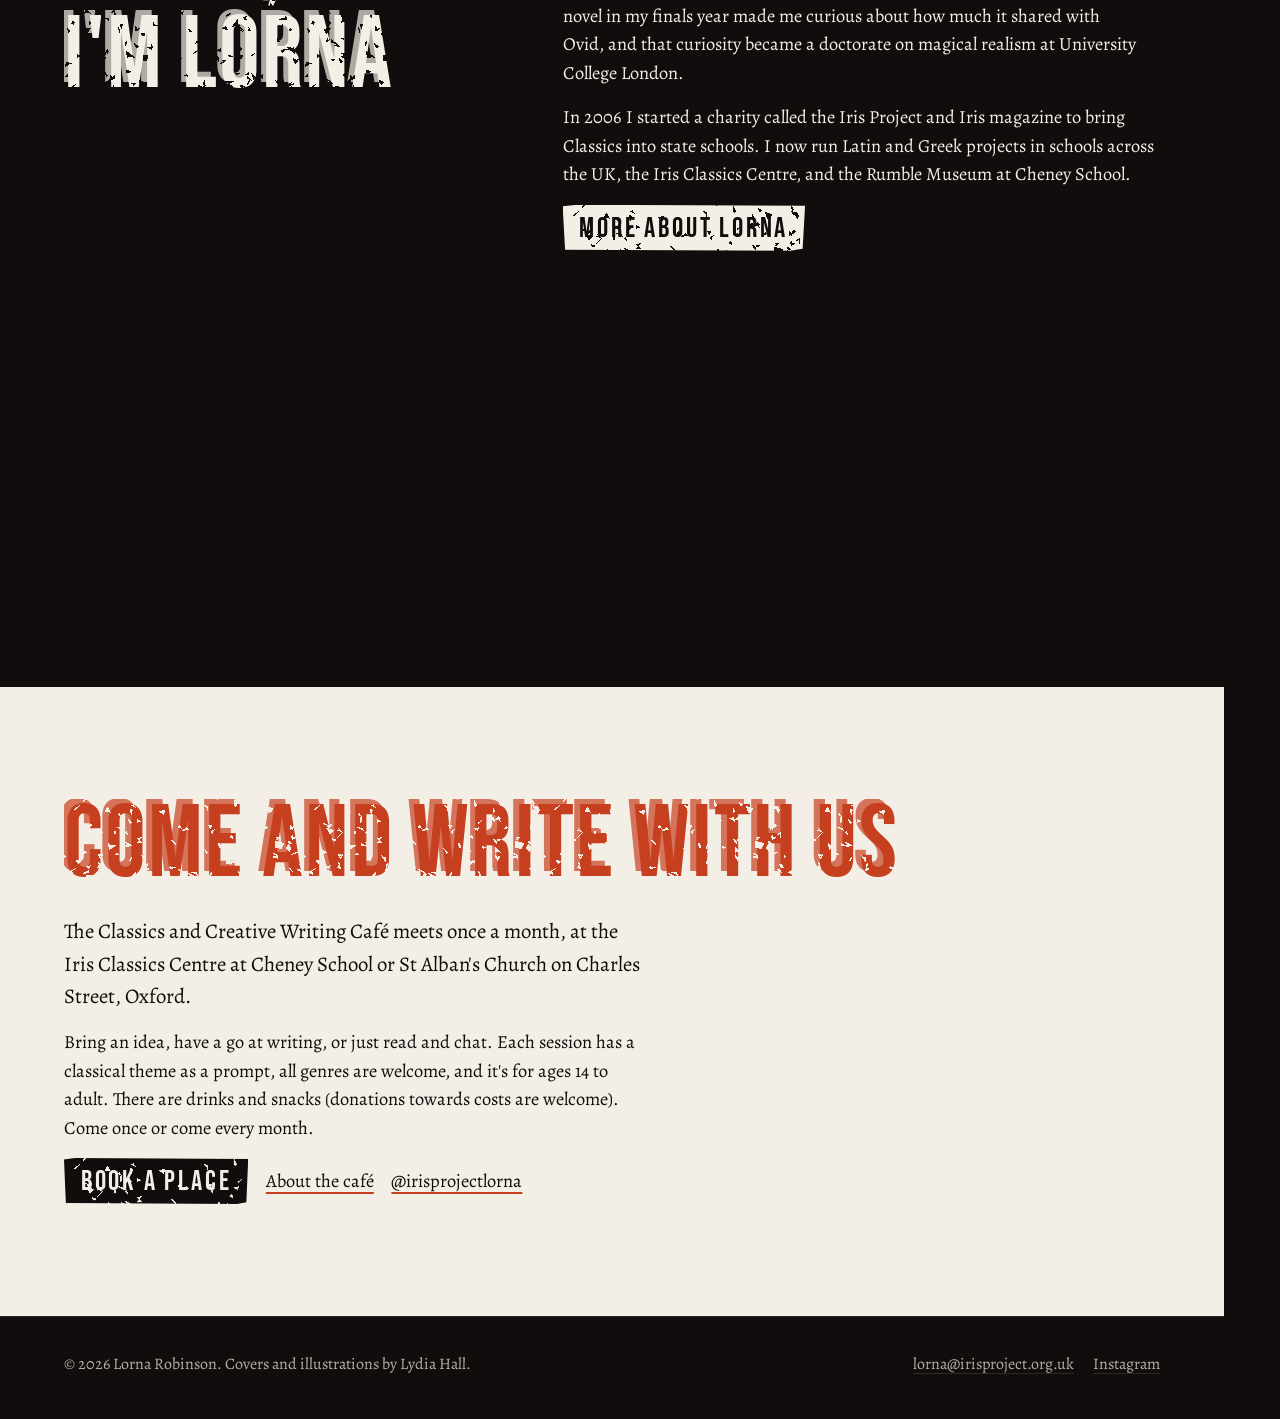
==== commit ba3d86da: "Remove website credit from footers; Hamadryad title prints clean while the rings grow Co-Authored-By" ====
--- a/index.html
+++ b/index.html
@@ -200,7 +200,6 @@
   <div class="in">
     <p>© 2026 Lorna Robinson. Covers and illustrations by Lydia Hall.</p>
     <p><a href="mailto:lorna@irisproject.org.uk">lorna@irisproject.org.uk</a> <a href="https://www.instagram.com/irisprojectlorna/">Instagram</a></p>
-    <p class="by">Website by <a href="https://theplanetofyourself.com/">Sparsh Saini</a></p>
   </div>
 </footer>
 
--- a/css/site.css
+++ b/css/site.css
@@ -143,8 +143,8 @@
 .foot a { text-decoration-color: var(--rule); text-underline-offset: 4px; }
 .foot a:hover { color: var(--paper); }
 .foot p a + a { margin-left: 1rem; }
-.foot .by { font-size: .9rem; margin-top: .6rem; }
-@media (min-width: 860px) { .foot .in { grid-template-columns: 1fr auto; align-items: end; } .foot .by { grid-column: 1 / -1; } }
+
+@media (min-width: 860px) { .foot .in { grid-template-columns: 1fr auto; align-items: end; } }
 
 /* ---------- motion contract ----------
    Scroll-linked pieces get class "fx". With JavaScript and full motion, js/site.js sets their transforms
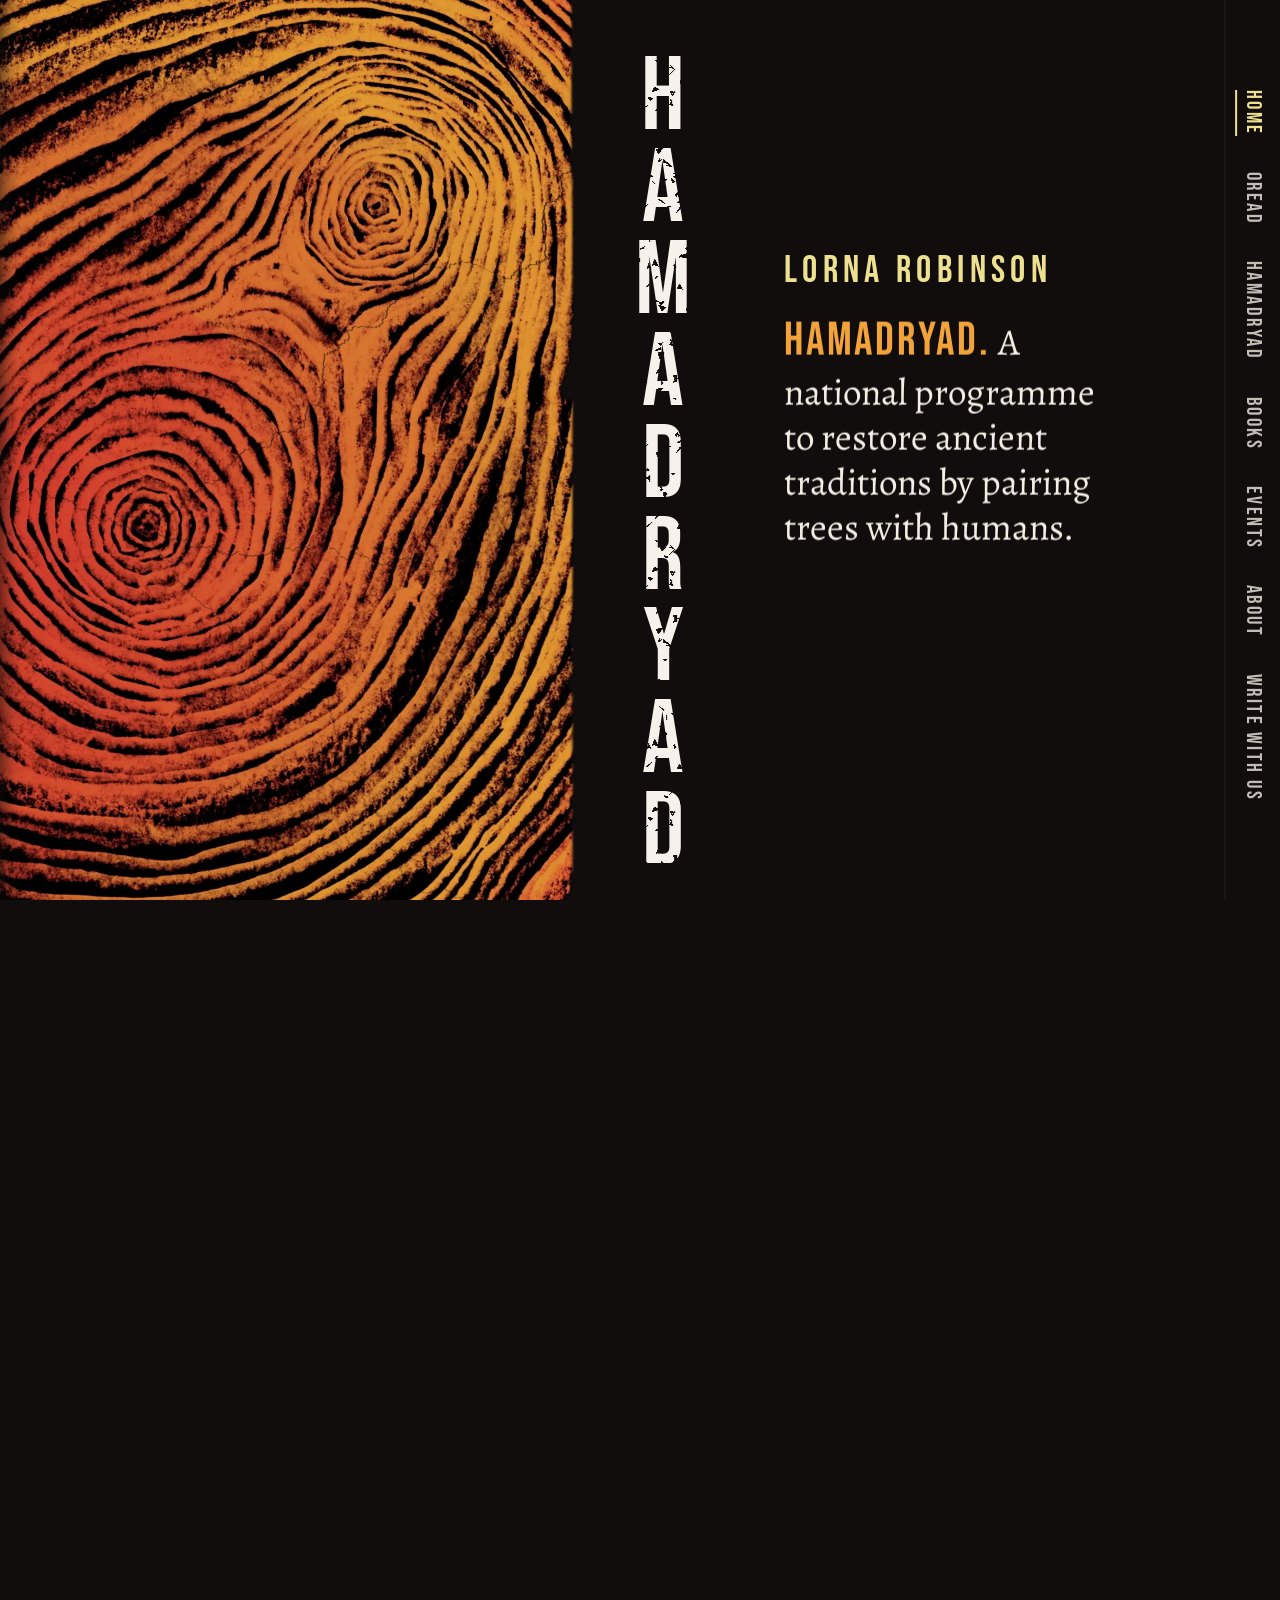
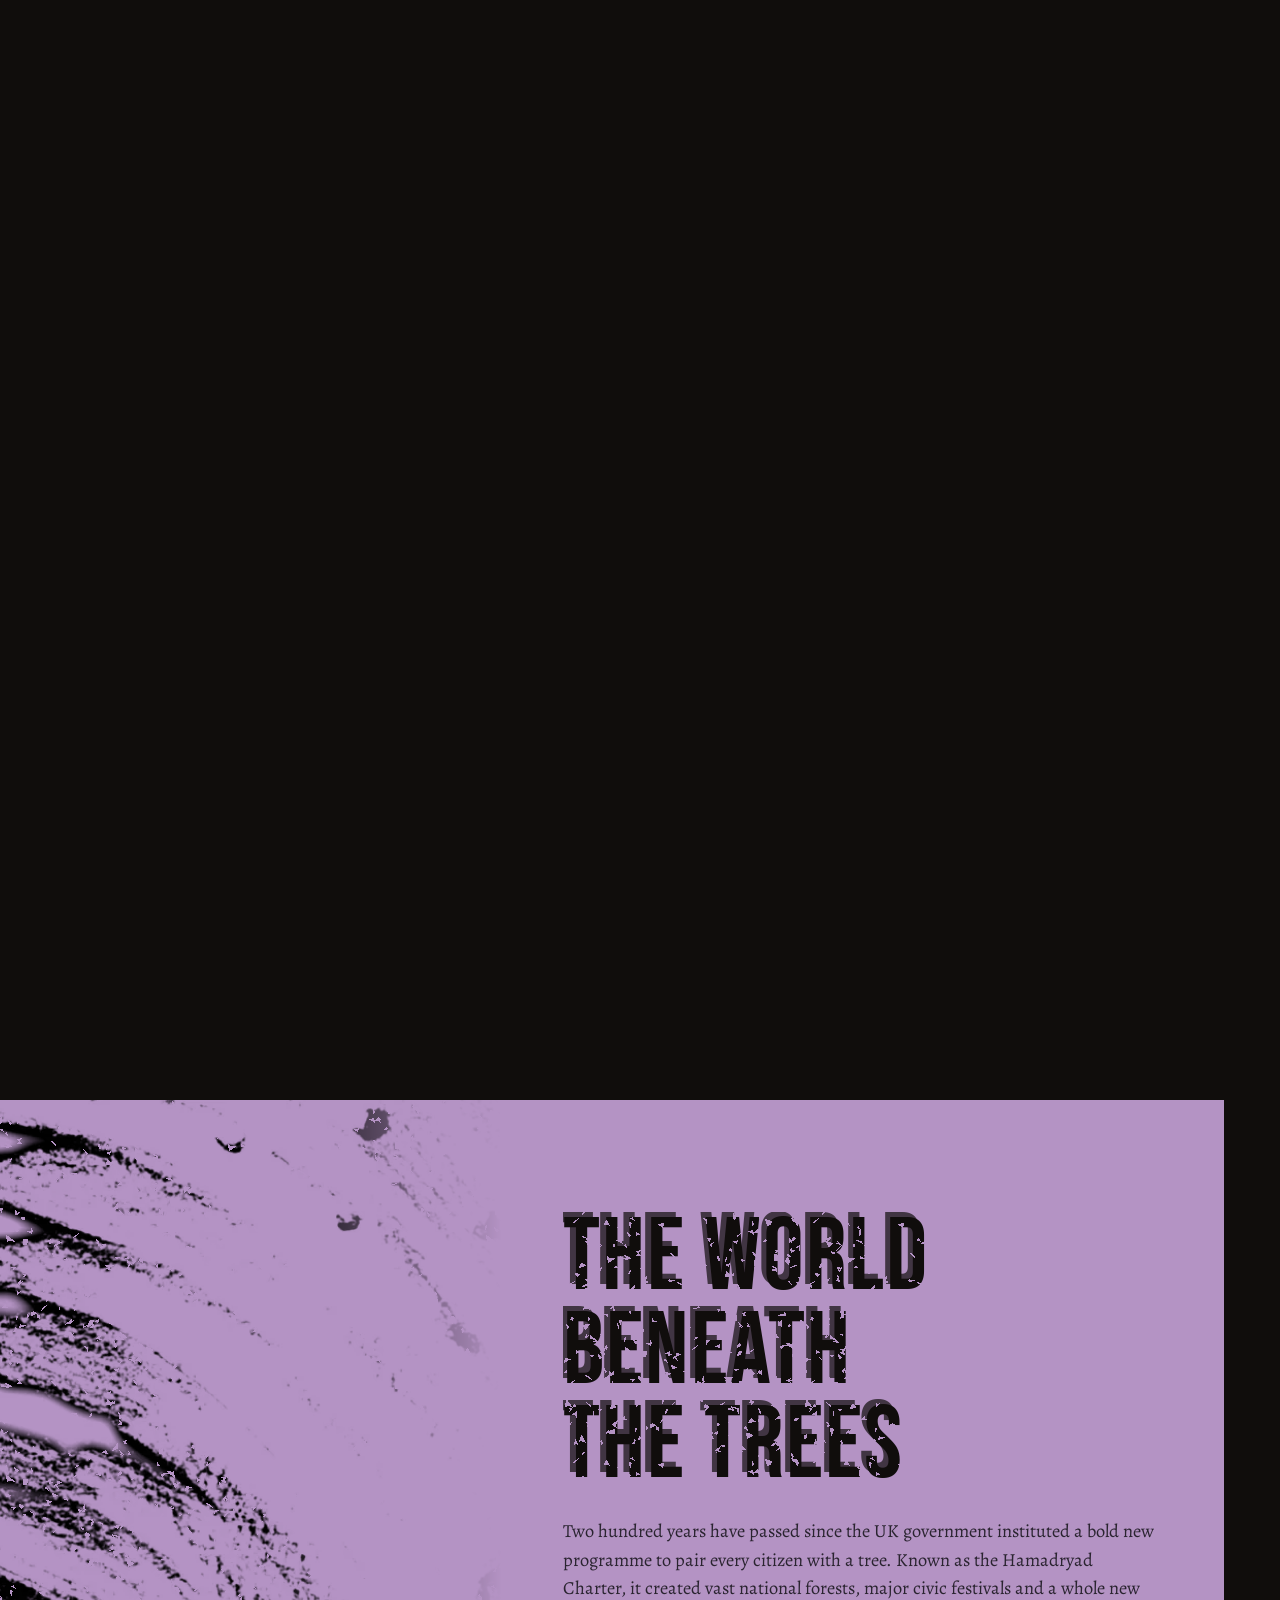
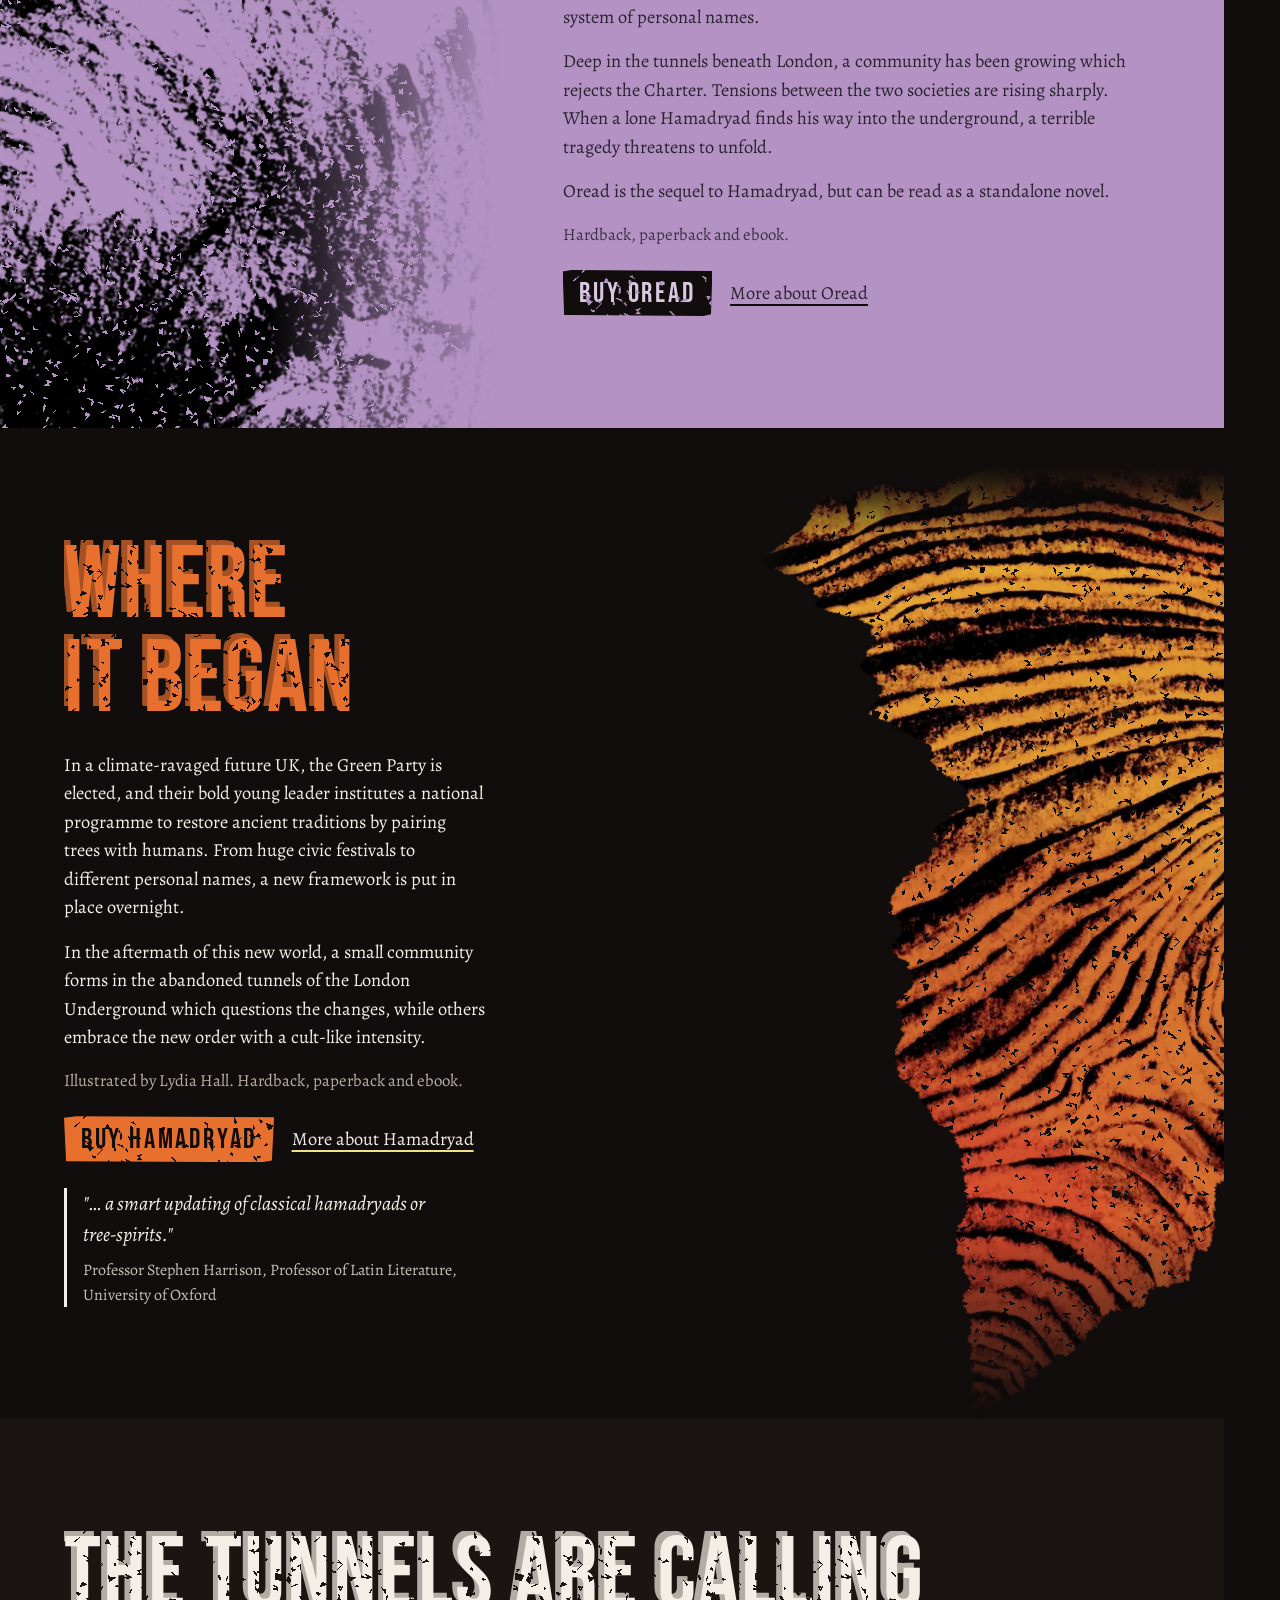
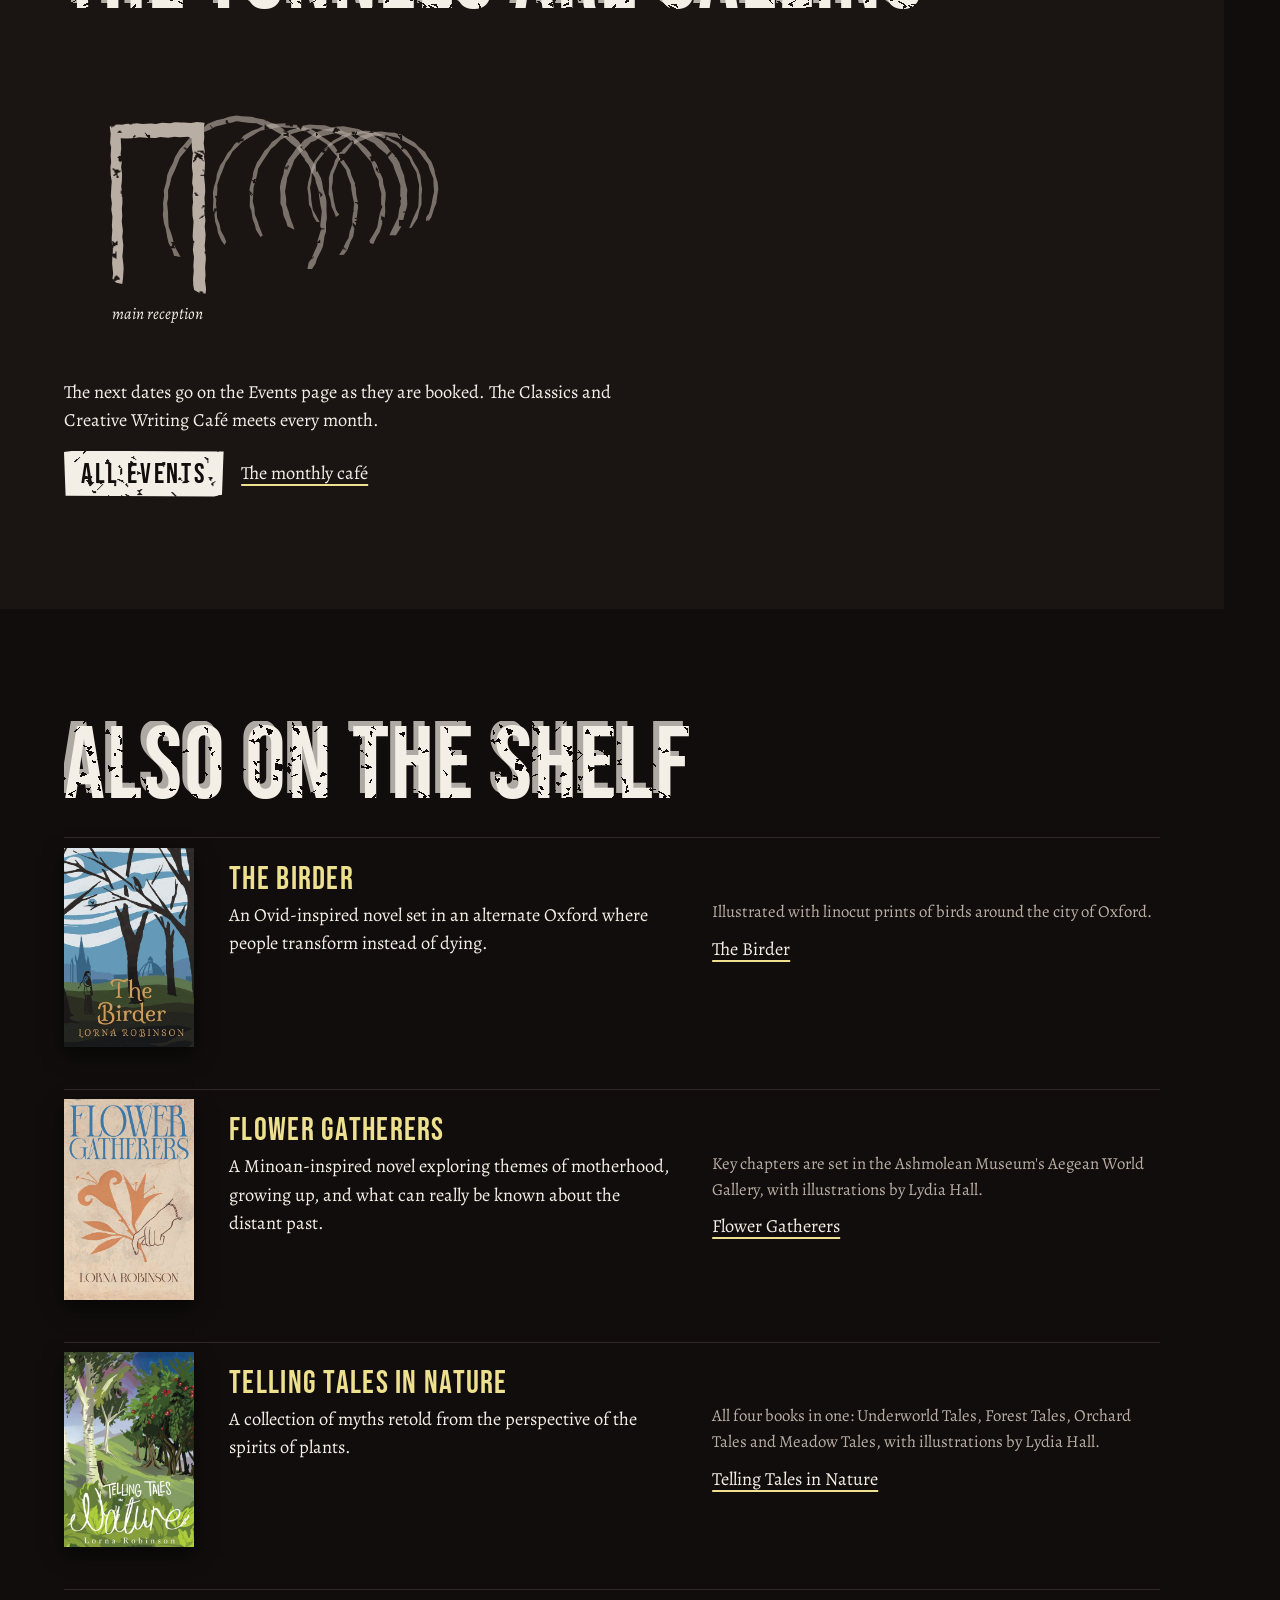
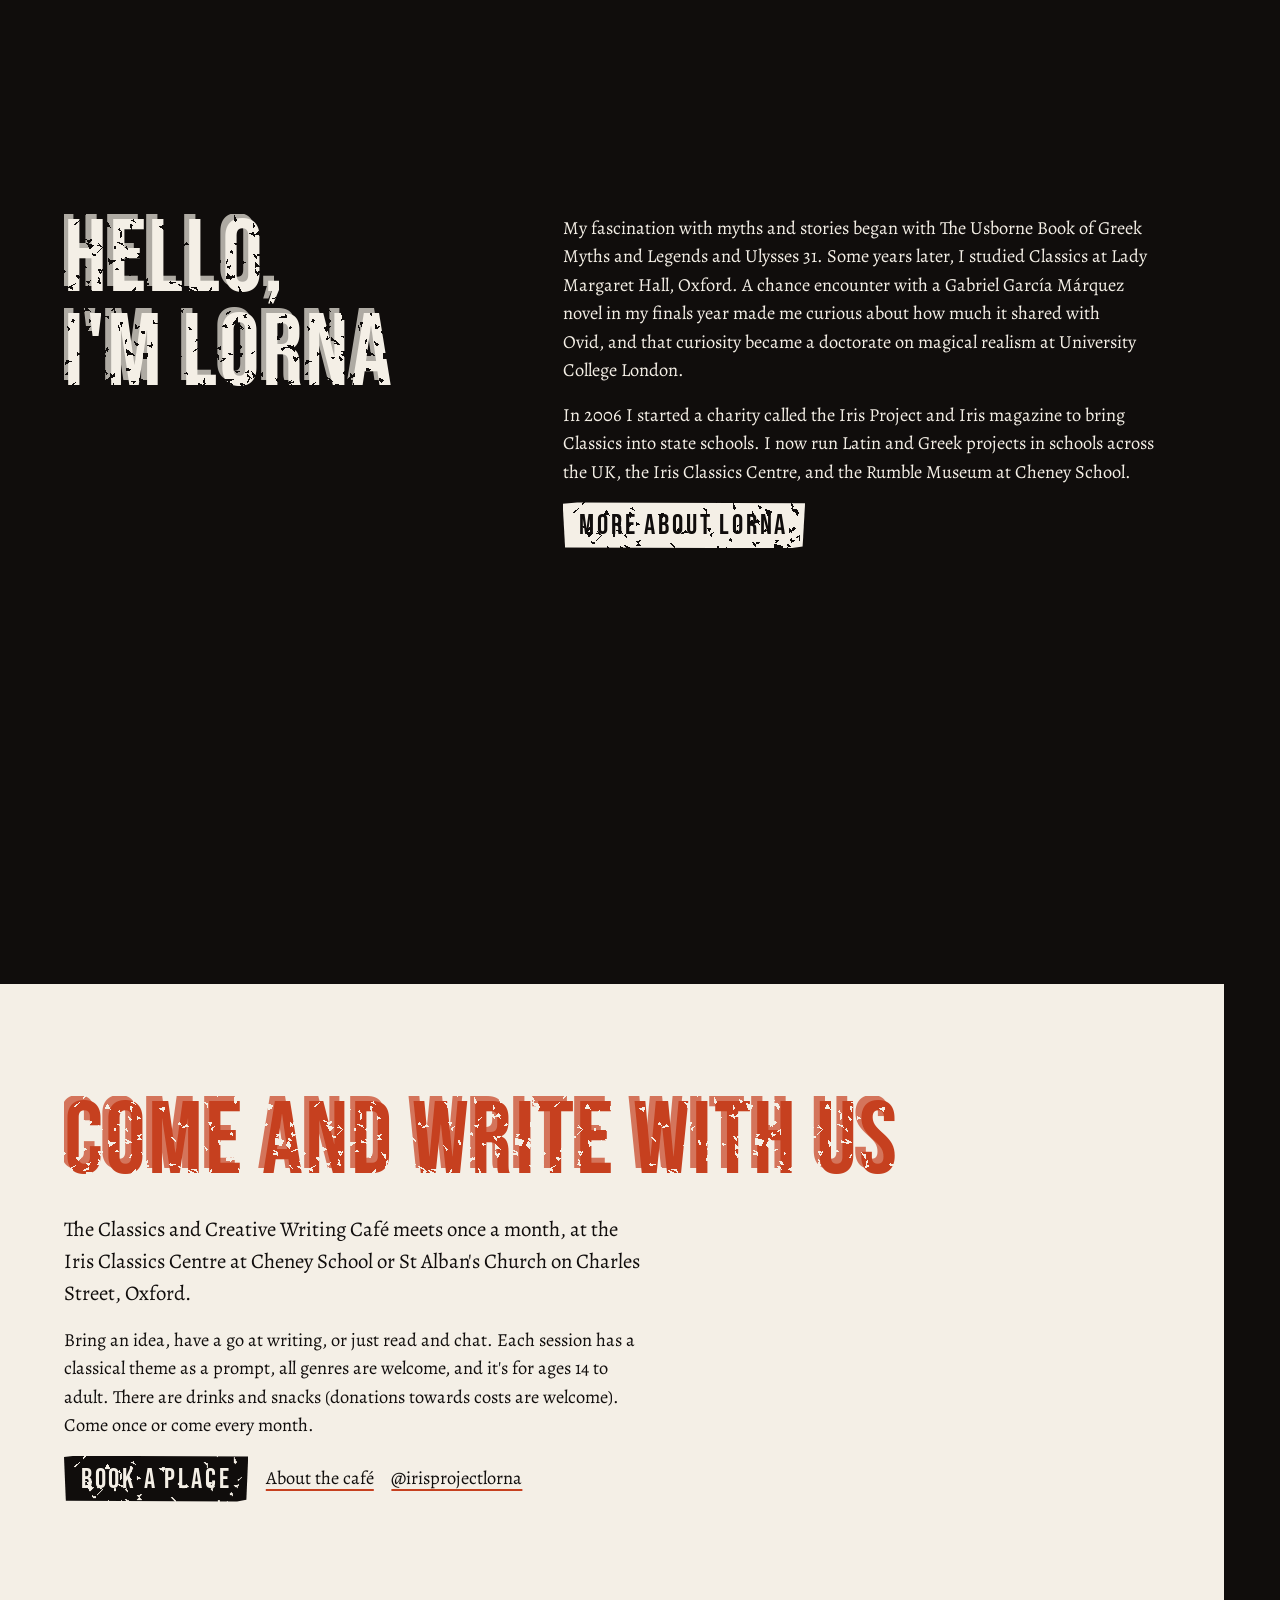
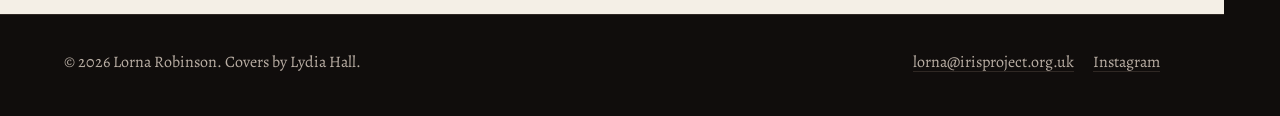
==== commit eacd3ec9: "Five drawn moments with scroll choreography: the trail (home), table S33 (events), the worded feathe" ====
--- a/index.html
+++ b/index.html
@@ -20,6 +20,7 @@
 <link rel="preconnect" href="https://fonts.gstatic.com" crossorigin>
 <link href="https://fonts.googleapis.com/css2?family=Bebas+Neue&family=Alegreya:ital,wght@0,400;0,500;1,400&display=swap" rel="stylesheet">
 <link rel="stylesheet" href="css/site.css">
+<link rel="stylesheet" href="css/drawings.css">
 <link rel="preload" href="img/speckle.png" as="image" crossorigin>
 <link rel="stylesheet" href="css/home.css">
 <link rel="preload" as="image" href="img/home/w0.webp" media="(min-width: 900px)">
@@ -145,6 +146,32 @@
         <a class="link" href="https://www.oxfordindiebookfair.co.uk/">oxfordindiebookfair.co.uk</a>
       </li>
     </ul>
+    <!-- DRAWING: the launch trail at Cheney School, from main reception through the Rumble Museum's tunnel-like
+         corridors to the Iris Classics Centre (the ribs are the corridor in her trail poster). Drawn in code: the walk
+         is drawn on by js/home.js as the reader scrolls (css/home.css sizes it). Delete this whole figure once the
+         launch has passed. -->
+    <figure class="draw" data-draw="trail">
+<svg viewBox="0 0 400 256" width="400" height="256" aria-hidden="true" focusable="false">
+<defs>
+<pattern id="trail-grain" patternUnits="userSpaceOnUse" width="240" height="240"><image href="img/speckle.png" crossorigin="anonymous" width="240" height="240"/></pattern>
+<mask id="trail-ink" maskUnits="userSpaceOnUse" x="0" y="0" width="400" height="256" style="mask-type:alpha"><rect width="400" height="256" fill="url(#trail-grain)"/></mask>
+<mask id="trail-legs" maskUnits="userSpaceOnUse" x="0" y="0" width="400" height="256"><rect width="400" height="256" fill="#fff"/><g fill="#000"><path d="M237.4 84L239.8 88.8L242.1 93.8L244.1 98.9L245.8 104.1L247.3 109.4L248.5 114.8L249.4 120.3L250 125.8L250.3 131.4L250.3 136.9L250 142.4L249.5 147.8L248.7 153.2L247.5 158.5L246.1 163.7L244.5 168.7L242.5 173.6L240.4 178.3L237.9 182.9L235.3 187.2L243 189.1L227.6 185L230.2 181L232.6 176.8L234.8 172.5L236.8 167.9L238.5 163.2L239.9 158.4L241.1 153.4L242 148.4L242.6 143.3L242.9 138.1L243 132.9L242.8 127.7L242.3 122.5L241.5 117.3L240.4 112.2L239.1 107.1L237.5 102.2L235.6 97.4L233.5 92.7L231.2 88.1Z"/><path d="M270.5 83.2L272.7 87.4L274.7 91.7L276.5 96.2L278.1 100.7L279.4 105.4L280.4 110.1L281.2 114.9L281.7 119.7L282 124.6L282 129.4L281.7 134.2L281.2 139L280.5 143.7L279.5 148.3L278.2 152.9L276.7 157.3L274.9 161.6L273 165.8L270.8 169.8L268.4 173.6L275.3 175.2L261.4 171.7L263.8 168.2L266 164.5L268 160.7L269.8 156.7L271.3 152.5L272.6 148.3L273.7 144L274.5 139.5L275 135.1L275.4 130.5L275.4 126L275.3 121.4L274.8 116.8L274.1 112.3L273.2 107.8L272 103.4L270.6 99.1L268.9 94.9L267.1 90.7L265 86.8Z"/><path d="M296.3 82.5L298.3 86.2L300.1 90.1L301.7 94.1L303.1 98.1L304.3 102.3L305.2 106.5L305.9 110.7L306.4 115L306.6 119.3L306.6 123.6L306.4 127.9L305.9 132.1L305.2 136.3L304.3 140.4L303.1 144.5L301.7 148.4L300.2 152.3L298.4 156L296.4 159.6L294.2 163L300.5 164.4L287.9 161.4L290.1 158.2L292.1 154.9L293.9 151.5L295.5 147.9L296.9 144.2L298.1 140.4L299 136.6L299.8 132.6L300.3 128.6L300.6 124.6L300.7 120.6L300.5 116.5L300.1 112.4L299.5 108.4L298.7 104.4L297.6 100.5L296.3 96.7L294.8 92.9L293.2 89.2L291.3 85.7Z"/><path d="M316.9 82L318.8 85.3L320.4 88.8L321.9 92.4L323.1 96L324.2 99.7L325 103.5L325.7 107.4L326.1 111.2L326.3 115.1L326.3 118.9L326.1 122.8L325.6 126.6L325 130.4L324.1 134.1L323.1 137.8L321.8 141.3L320.4 144.8L318.7 148.2L316.9 151.4L314.9 154.5L320.6 155.7L309.1 153.1L311.1 150.2L312.9 147.2L314.6 144.1L316.1 140.9L317.4 137.6L318.5 134.2L319.4 130.7L320 127.1L320.5 123.5L320.8 119.9L320.9 116.2L320.7 112.6L320.4 108.9L319.8 105.3L319.1 101.7L318.1 98.2L317 94.7L315.6 91.3L314 88.1L312.3 84.9Z"/><path d="M333.8 81.5L335.5 84.6L337 87.7L338.4 91L339.5 94.3L340.5 97.7L341.3 101.1L341.8 104.6L342.2 108.1L342.4 111.6L342.4 115.1L342.2 118.6L341.8 122.1L341.2 125.6L340.4 128.9L339.4 132.3L338.2 135.5L336.9 138.7L335.4 141.8L333.7 144.7L331.8 147.5L337.1 148.6L326.5 146.3L328.4 143.7L330.1 140.9L331.6 138.1L333 135.1L334.1 132.1L335.2 129L336 125.8L336.6 122.6L337.1 119.3L337.3 116L337.4 112.7L337.3 109.4L337 106L336.5 102.7L335.8 99.5L334.9 96.3L333.8 93.1L332.6 90.1L331.2 87.1L329.6 84.2Z"/><path d="M347.9 81.2L349.5 84L350.9 86.9L352.1 89.8L353.2 92.9L354 96L354.8 99.1L355.3 102.3L355.6 105.5L355.8 108.7L355.8 112L355.6 115.2L355.2 118.4L354.7 121.5L353.9 124.6L353 127.7L351.9 130.7L350.7 133.6L349.3 136.4L347.7 139.1L346 141.7L350.9 142.7L341.1 140.6L342.8 138.2L344.3 135.7L345.8 133L347 130.3L348.1 127.6L349.1 124.7L349.9 121.8L350.5 118.8L350.9 115.8L351.1 112.8L351.2 109.7L351.1 106.7L350.8 103.6L350.3 100.6L349.7 97.6L348.9 94.7L347.9 91.8L346.7 89L345.4 86.3L344 83.6Z"/><path d="M138.8 212.9L138 129.4L119 128.5L119.9 210.7Z"/></g></mask>
+</defs>
+<g mask="url(#trail-ink)">
+<path class="centre wipe" d="M332.8 135.4L333.2 126.6L333.1 122.3L332.6 114.7L333.1 108.5L333.4 103.9L332.9 95.8L333.5 90.4L332.9 81.1L333.4 76.2L328.6 73.8L322.8 73.4L316.1 73.5L307.3 74.1L303 73.6L298.1 76.8L298.6 83L298.1 87.6L298.7 95.7L298.3 101.1L298.5 110.4L298 115.3L298 122.5L298.5 128.3L299.3 134.1L308.1 134.7L312.4 134.3L319.9 135.1L326.2 134.8L330.7 135.4Z"/>
+<path class="rib" data-x="301.8" d="M346.8 140.8L349.9 136.4L352.7 127.5L354.6 123L355.5 115.8L356.5 110.1L355.9 103.3L353.4 94.9L352.7 90.6L350 83.5L346.1 78.6L343.9 74.4L337.7 69.2L334 65.2L325.9 60.6L321.8 57.9L314.8 55.9L309 55.7L302.3 54.7L293.5 55.2L289.5 57.1L282.1 59L277.1 62.9L273 64.9L267.2 70.6L263.1 74.2L258.1 82.1L256.8 86.9L253.8 93.4L252.2 99.1L252.4 105.8L252 114.6L253.6 118.7L254.8 126.2L257.4 131.9L258.9 136.3L262.2 134L259.1 129.5L256.9 120.4L256.3 115.6L255 108.5L256 102.7L256.2 96L259.6 87.8L261.1 83.7L265.8 77.8L269.7 73L272.5 69.2L279.5 65.1L284.5 63L293 59.3L297.9 59.3L305.1 58L310.8 59.3L317.4 60.6L325.2 64.7L328.9 66.8L335.4 70.7L339.3 75.7L341.8 79.4L346.8 85.9L348.3 91.2L351.8 99.8L351.9 104.8L352.5 112L351.2 117.6L350 124.2L347.7 132.7L345 136.2L344.7 141.3Z"/>
+<path class="rib" data-x="284.3" d="M330.9 146.5L334.3 141.3L336.7 137.3L338.6 129.3L340.5 124.3L340.5 114.9L341.1 110L340 102.9L339.5 97.1L337.2 90.7L332.7 83.2L331 79.2L326.6 72.9L321.7 69L318.6 65.5L311.4 61.8L306.9 58.8L298 56.1L293.3 54.4L286.1 54L280.3 55.1L273.6 55.6L265.1 58L261.6 60.7L254.8 64.1L250.7 68.8L247 71.6L242.3 78.2L238.9 82.5L235.2 91.1L234.6 96L232.6 102.9L231.8 108.7L232.8 115.4L233.3 124.2L235.4 128.1L237.4 135.4L240.5 140.8L243.6 141.1L239.7 134.1L237 129.4L235.5 120.1L235.3 115.2L234.3 108.1L235.6 102.4L236 95.6L239.6 87.5L241.2 83.5L246 77.6L249.8 72.8L252.5 69L259.5 64.7L264.3 62.4L272.7 58.4L277.6 58.1L284.7 56.4L290.5 57.3L297.2 58.2L305.2 61.7L309.1 63.4L316 66.8L320.3 71.3L323.3 74.8L328.9 80.6L331 85.6L335.7 93.7L336.5 98.6L338.2 105.6L337.9 111.5L337.9 118.1L337.3 126.9L335.4 130.9L332.3 137.8L330 143.6L328.8 146.8Z"/>
+<path class="rib" data-x="263.5" d="M316.2 153.5L320.9 146L322.5 142L324.1 134.5L326 128.6L327 124.1L326.5 115.9L327 110.5L324.6 101.5L323.9 96.6L321.2 90L319.4 84.3L315.9 78.6L309.9 72.1L307.5 68.5L302.1 63.1L296.6 60.1L293 57.1L285.3 54.6L280.4 52.3L271.2 50.8L266.4 49.7L259.1 50.2L253.6 51.9L246.9 53L238.6 56.1L235.3 59L228.7 62.8L224.8 67.7L221.2 70.7L216.7 77.4L213.3 81.7L209.6 90.3L209 95.2L206.7 102L205.6 107.8L206.2 114.5L206.1 123.3L207.9 127.4L209.1 134.9L211.6 140.6L212.8 145.1L219.6 148.3L218.4 144.8L215.2 136.1L214 131.3L211.6 124.5L211.6 118.7L210.5 112L212 103.3L212.5 99L215.5 92L217.8 86.3L219.3 81.8L224.5 75.6L228.4 71.9L235 65.3L239.5 63.3L245.6 59.3L251.3 58.1L257.8 56.4L266.6 56.8L270.9 57L278.5 57.6L284.1 60.3L288.1 62.5L295.5 66L299.3 69.9L306.5 75.8L309 80.1L313.2 86L315 91.5L317.5 97.7L320.4 106.1L320.3 110.4L320.2 118L320.7 124.2L319.2 128.7L318.1 136.7L315.6 141.6L311.5 149.9L309.9 153.6Z"/>
+<path class="rib" data-x="238.2" d="M294.6 161.8L297.7 155.3L300.7 150.4L302.6 144L305.5 135.6L306 131.3L305.7 123.7L306.4 117.5L306.4 112.8L304.2 105L303.6 99.5L299.6 91.1L298.1 86.4L294.3 80.3L291.6 75.1L287.2 70L280.4 64.4L277.5 61.2L271.3 56.6L265.5 54.5L261.5 52L253.5 50.5L248.3 48.8L239.1 48.5L234.1 48L227 49.3L221.6 51.6L215.1 53.4L207.2 57.3L204.2 60.5L197.9 64.8L194.3 70L190.9 73.1L186.8 80.1L183.6 84.5L180.3 93.3L179.7 98.2L177.6 105.1L176.5 110.8L177.1 117.6L176.9 126.4L178.5 130.5L179.6 138L181.8 143.8L182.8 148.4L187.1 155.3L189.3 153.8L185.9 145.1L184.5 140.4L181.7 133.7L181.4 127.9L179.8 121.3L180.4 112.5L180.5 108.2L182.6 100.9L184.1 94.9L184.9 90.3L189.1 83.3L192.2 78.9L197.2 71.1L201.2 68.1L206.1 62.8L211.3 60.1L217.2 56.8L225.7 54.6L229.8 53.6L237.3 52L243.5 52.8L248 53.6L256.1 54.7L260.9 57.2L269.6 60.5L273.4 63.7L279.2 68L282.8 72.6L287.2 77.6L292.8 84.4L294.2 88.5L296.9 95.6L299.7 101.2L300 105.9L302.3 113.7L302 119.1L302.1 128.5L300.7 133.2L299.3 140.2L298.3 146L295.1 151.9L290.5 159.3L291.8 161.3Z"/>
+<path class="rib" data-x="207.1" d="M266.5 172.1L269.8 167.8L273.1 159L275.5 154.7L276.6 147.5L278.4 142L279 135.3L280.1 126.6L279.9 122.2L278.3 114.8L277.9 108.6L277.1 104L273.8 96.6L272.4 91.3L267.3 83.5L265.2 79L260.7 73.4L257.4 68.6L252.5 64L245.1 59.2L241.8 56.3L235.3 52.4L229.2 50.8L225 48.7L216.9 48L211.6 46.8L202.4 47.4L197.4 47.3L190.4 49.1L185.2 51.8L178.9 54.1L171.2 58.6L168.4 61.9L162.4 66.6L159 71.9L155.8 75.2L151.9 82.3L148.8 86.8L145.5 95.5L145 100.5L142.8 107.4L141.8 113.1L142.2 119.8L141.8 128.6L143.2 132.8L143.9 140.4L145.8 146.3L146.5 150.9L149.7 158.4L152.9 162.8L154.5 159.8L152.7 155.3L149.2 148.9L148.2 143.2L145.8 136.9L145.3 128L144.7 123.7L145.6 116.2L146.1 110L146 105.4L148.7 97.7L150.8 92.7L154 84L157.1 80.1L160.5 73.7L164.8 69.7L169.4 64.9L176.9 60.2L180.5 58L187.1 54L193.2 52.8L197.8 52.1L205.7 50.4L211.1 51.2L220.4 51.4L225 53.3L231.9 55.4L236.8 58.6L242.6 62L250 66.7L252.7 70.2L257.5 76L261.9 80.4L263.8 84.7L268.5 91.3L270 96.6L273.3 105.3L273.7 110.2L275 117.3L276.3 123L275.7 129.7L274.5 138.4L274.7 142.8L272.1 150L271 156.1L268.6 160.1L265.1 167.5L262 172.3Z"/>
+<path class="rib" data-x="167.6" d="M236.2 185.7L239.6 180.5L240.9 176L244.6 168.8L246.7 163.8L248.1 154.5L249.6 149.8L249.5 142.6L250.4 136.8L250 130.1L250 121.3L249.2 117L246.8 109.8L245.9 103.6L244.7 99.1L241 91.9L239.3 86.7L233.8 79.2L231.6 74.7L226.9 69.3L223.7 64.4L218.7 59.8L211.4 54.9L208.3 51.9L201.8 47.8L195.9 45.9L191.8 43.5L183.8 42.2L178.6 40.6L169.4 40.3L164.4 39.6L157.2 40.6L151.8 42.7L145.2 44.1L137 47.4L133.7 50.3L127 53.9L122.9 58.7L119.1 61.4L114 67.7L110.2 71.6L105.5 79.6L104 84.4L100.5 90.7L98.3 96.1L97.4 102.8L95 111.3L95.4 115.7L94.3 123.2L94.6 129.4L94.1 134L95.2 142.1L96.9 147.3L98.5 156.4L99.7 161.2L103.1 167.6L104.8 173.2L111 174.4L107.1 167.1L105.1 163.2L103.3 155.8L101.5 149.9L99.7 145.6L99.2 137.5L99.1 132.1L98.2 122.8L99.2 118L99.1 110.7L100.9 105.1L102.3 98.6L106 90.6L107.6 86.6L110.5 79.5L114.5 74.7L117.5 71.3L122.3 64.7L126.8 61.6L133.6 55.2L138.2 53.3L144.5 49.9L150.2 48.6L156.7 46.9L165.3 45L169.6 45.7L177.1 46.6L183.4 46.9L187.6 48.8L195.5 50.8L200.1 53.8L208.1 58.4L211.6 62L217 66.6L221.7 70.2L225.4 75.8L230.1 83.2L233 86.5L235.8 93.6L239.1 98.9L240 103.5L242.6 111.2L243 116.6L244.4 125.8L245.5 130.6L244.8 137.8L244.1 143.6L244.1 150.3L241.5 158.7L241.3 163.1L238.1 170.1L235.8 175.9L233 179.6L231.8 185.7Z"/>
+<path class="frame" d="M134.9 209.1L135.3 204.2L134.3 197L134.8 191.2L134.4 184.5L135.1 175.7L134.9 171.4L134 163.8L134.6 157.6L134.9 153L134 144.9L134.7 139.5L133.6 130.2L134.2 125.3L133.8 118.1L134.5 112.3L134.3 105.6L133.3 96.8L134 92.5L134.3 84.9L133.4 78.7L134.1 74.1L133 66L133.6 60.6L133.2 51.3L133.9 46.4L126.7 45.6L120.9 46.6L114.2 46.1L105.4 46L101.1 47L93.5 46.4L87.4 47.6L82.7 47.1L74.7 47.7L69.2 47L59.9 47.5L55.1 48.4L47.9 47.9L43.5 50.2L44.5 56.9L43.9 65.7L44.9 70L44.4 77.6L44.9 83.8L44.2 88.4L44.5 96.5L45.4 101.9L44.9 111.2L44.6 116.1L45.6 123.3L45 129.1L46.1 135.8L45.6 144.6L46 148.9L45.4 156.5L45.7 162.7L46.6 167.2L46 175.4L45.8 180.8L46.8 190L46.1 195L49.8 198.8L55.5 200.1L56.2 194.5L56.8 185.7L56.6 181.4L55.6 173.8L56.2 167.6L56.5 163L55.5 154.9L56.1 149.5L55 140.2L55.5 135.3L55.1 128.1L55.7 122.3L55.5 115.6L54.5 106.8L55.1 102.5L55.3 94.9L54.4 88.7L55 84.1L53.9 76L54.5 70.6L54 61.3L58.8 61.4L66 61.2L71.8 60.2L78.5 60.8L87.3 61L91.6 60.1L99.2 60.8L105.4 59.7L110 60.2L118.1 59.8L121.5 61.4L121.8 70.7L122.7 75.6L122 82.8L121.8 88.6L122.7 95.3L122 104.1L123.1 108.4L122.5 116L122.9 122.2L122.2 126.8L122.4 134.9L123.4 140.3L122.8 149.6L122.5 154.5L123.4 161.7L122.7 167.5L123.8 174.2L123.2 183L123.6 187.3L122.9 194.9L123.1 201.1L124 205.7L129.5 208.7Z"/>
+</g>
+<path class="hair walk" mask="url(#trail-legs)" d="M86.4 202.1C88 200.4 92.4 193.7 95.7 192C98.9 190.3 102.2 193.2 106.1 191.9C109.9 190.6 114.5 185.8 118.8 184.3C123.1 182.8 128 184.4 132.1 182.9C136.1 181.3 139.5 176.2 143 175.1C146.6 174.1 149.8 177.3 153.5 176.5C157.2 175.7 161.5 171.6 165.3 170.4C169.1 169.2 172.9 170.6 176.2 169.5C179.6 168.3 182.3 164.6 185.5 163.7C188.7 162.8 192.2 164.7 195.3 164.2C198.5 163.7 201.2 161.4 204.4 160.8C207.6 160.2 210.4 161.3 214.5 160.5C218.6 159.6 223.9 156.4 228.8 155.7C233.7 155 239.2 156.9 243.9 156.5C248.7 156.2 253 154 257.3 153.5C261.5 153 265.7 154 269.6 153.5C273.5 153 277.5 151 280.8 150.4C284.1 149.8 287.1 150.6 289.4 150.1C291.8 149.7 293.3 148.4 294.8 147.9C296.3 147.4 297.3 147.7 298.4 147.1C299.5 146.6 300.5 145 301.3 144.4C302.1 143.7 302.7 143.8 303.2 143.3C303.8 142.8 304.2 142 304.7 141.6C305.2 141.1 305.9 140.9 306.4 140.5C306.8 140.1 306.8 139.6 307.2 139.1C307.5 138.7 308 138.3 308.6 137.8C309.2 137.4 309.9 136.9 310.7 136.5C311.5 136 313 135.4 313.5 135.2"/>
+<text class="word start" x="89" y="233.1" text-anchor="middle">main reception</text>
+<text class="word end" x="315.3" y="39.5" text-anchor="middle">Iris Classics Centre</text>
+</svg>
+    </figure>
     <p data-when-empty hidden>The next dates go on the Events page as they are booked. The Classics and Creative Writing Café meets every month.</p>
     <div class="btns"><a class="btn" href="events/">All events</a><a class="link" href="write-with-us/">The monthly café</a></div>
   </div>
@@ -198,12 +225,13 @@
 
 <footer class="foot">
   <div class="in">
-    <p>© 2026 Lorna Robinson. Covers and illustrations by Lydia Hall.</p>
+    <p>© 2026 Lorna Robinson. Covers by Lydia Hall.</p>
     <p><a href="mailto:lorna@irisproject.org.uk">lorna@irisproject.org.uk</a> <a href="https://www.instagram.com/irisprojectlorna/">Instagram</a></p>
   </div>
 </footer>
 
 <script src="js/site.js"></script>
+<script src="js/drawings.js"></script>
 <script src="js/home.js"></script>
 </body>
 </html>
--- a/css/drawings.css
+++ b/css/drawings.css
@@ -0,0 +1,51 @@
+/* lornarobinson.uk: drawn moments, the shared layer (illustrations/DIRECTION.md, build/SYSTEM.md "Drawn moments").
+   Cut paper and one hairline, on a mostly empty ground. This file holds only what all five drawings share; each
+   drawing's own size, place and colours go in its page's CSS, keyed on [data-draw="<slug>"].
+   Do not edit for one drawing: ask in build/requests.md.
+
+   Markup every drawing uses:
+     <figure class="draw" data-draw="<slug>">
+       <svg viewBox="0 0 W H" width="W" height="H" aria-hidden="true" focusable="false"> ... </svg>
+     </figure>
+   Inside the svg:  .hair   the hairline (drawn on from scroll by drawings.hairline)
+                    .piece  a cut piece that is set down from scroll (drawings.setDown / drawings.pieces);
+                            never give it a transform attribute (CSS transform replaces it): wrap it in a <g>
+                    .word   her words, Alegreya italic (drawings.wipe may write them in)
+                    .speck  CSS speckle mask for an HTML element or a whole <svg>; for shapes inside an svg use an
+                            SVG <mask> with the speckle as a pattern (see SYSTEM.md), it is the one Safari honours. */
+
+/* ---------- the figure and its sizing ----------
+   The full text column on phones (max 340px), up to 420px from 860px. A page sets --draw-max / --draw-max-lg on
+   its own [data-draw] to change either (DIRECTION: 260 to 440px on desktop). The svg's width/height attributes give
+   the ratio, so nothing below shifts while it loads. */
+.draw { margin: 0; padding: 0; width: 100%; max-width: var(--draw-max, 340px); }
+@media (min-width: 860px) { .draw { max-width: var(--draw-max-lg, 420px); } }
+.draw > svg { display: block; width: 100%; height: auto; overflow: visible; }
+
+/* ---------- the hairline: one weight for the whole set ----------
+   1.25px on screen at any size (non-scaling-stroke). Paper on dark grounds, ring-deep on paper grounds.
+   Set --hair on the figure to choose another ink from the tokens. */
+.draw .hair { fill: none; stroke: var(--hair, var(--paper)); stroke-width: 1.25px; stroke-linecap: round; stroke-linejoin: round; vector-effect: non-scaling-stroke; }
+.pale .draw, .cafe .draw, .draw.on-paper { --hair: var(--ring-deep); }
+
+/* ---------- words in a drawing: hers only, Alegreya italic, never Bebas ----------
+   font-size is in the drawing's own units (it scales with the svg): set --word-size so it reads .85 to 1rem on
+   screen at the drawing's usual width. */
+.draw .word { font-family: var(--read); font-style: italic; font-weight: 400; font-size: var(--word-size, 16px); letter-spacing: .01em; fill: var(--word, var(--soft)); }
+
+/* ---------- cut pieces ----------
+   A set-down piece turns about the middle of its own foot unless the page says otherwise. */
+.draw .piece { transform-box: fill-box; transform-origin: 50% 100%; }
+
+/* ---------- the print speckle, for HTML elements or a whole svg ---------- */
+.draw .speck { -webkit-mask: url(../img/speckle.png) 0 0 / 240px 240px repeat; mask: url(../img/speckle.png) 0 0 / 240px 240px repeat; }
+
+/* ---------- finished drawing: reduced motion and no JavaScript ----------
+   Start states are only ever written by js/drawings.js, so without JS nothing is hidden. These rules also cover
+   the moment the reader switches to reduced motion mid-page. */
+html.still .draw .hair, html:not(.js) .draw .hair { stroke-dasharray: none !important; stroke-dashoffset: 0 !important; }
+html.still .draw .piece, html:not(.js) .draw .piece { transform: none !important; opacity: 1 !important; will-change: auto; }
+html.still .draw .word, html:not(.js) .draw .word, html.still .draw .wipe, html:not(.js) .draw .wipe { clip-path: none !important; opacity: 1 !important; }
+
+/* moving pieces are composited only while motion is on */
+html.js:not(.still) .draw .piece { will-change: transform; }
--- a/css/home.css
+++ b/css/home.css
@@ -141,3 +141,12 @@
   html.js:not(.still) .lorna .two h2.cap.hold { position: sticky; top: 2.4rem; }
   html.js:not(.still) .lorna .two > :last-child { padding-bottom: 36vh; }
 }
+
+/* ---------- the trail (#events): main reception, through the Rumble Museum's ribs, to the Iris Classics Centre ----------
+   Cut paper and one hairline (css/drawings.css has the shared hand; js/home.js walks it). The corridor's ribs and
+   reception's doorframe are cut in soft, the Centre's door in ring orange, the walk in paper. */
+.draw[data-draw="trail"] { margin: .4rem 0 2.2rem; --word: var(--paper); --word-size: 18px; }
+@media (min-width: 860px) { .draw[data-draw="trail"] { margin-top: -.4rem; --word-size: 15.5px; } }
+.draw[data-draw="trail"] .rib, .draw[data-draw="trail"] .frame { fill: var(--soft); }
+.draw[data-draw="trail"] .centre { fill: var(--ring); }
+.draw[data-draw="trail"] .word { letter-spacing: 0; }
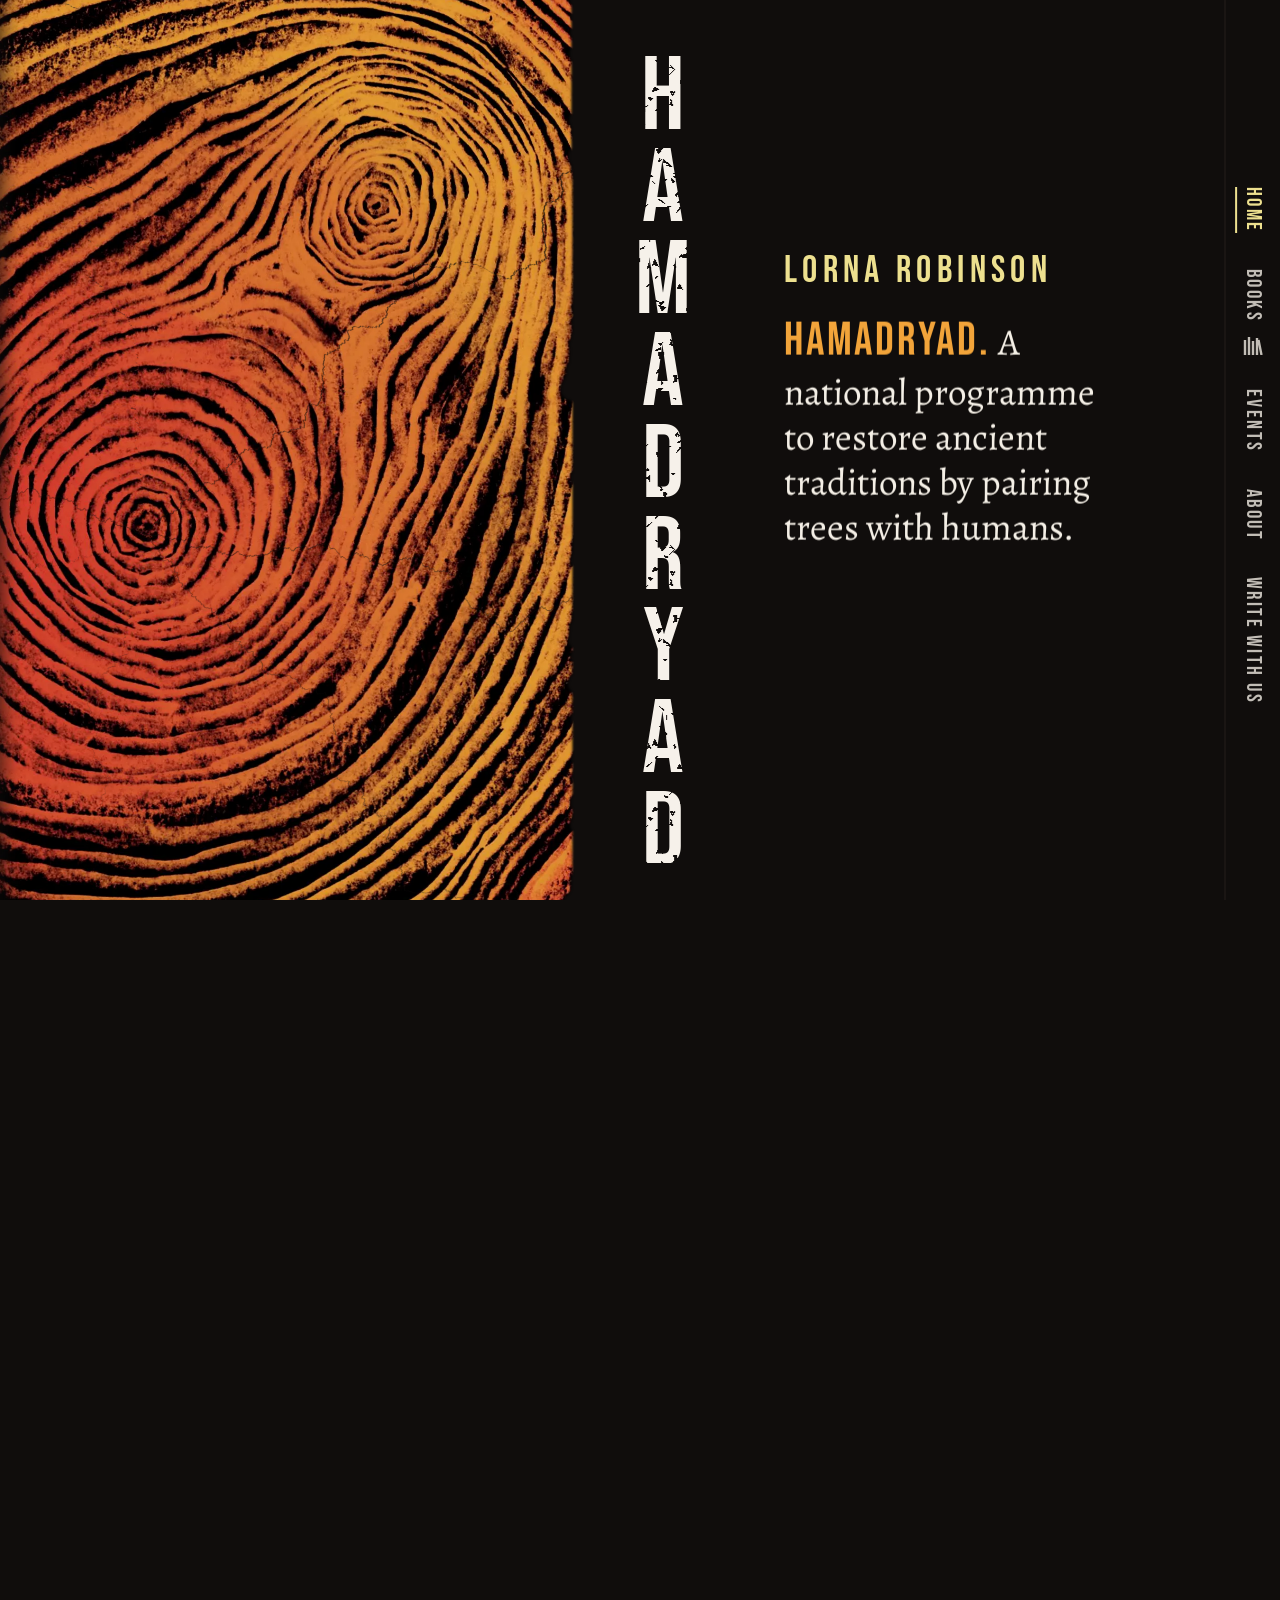
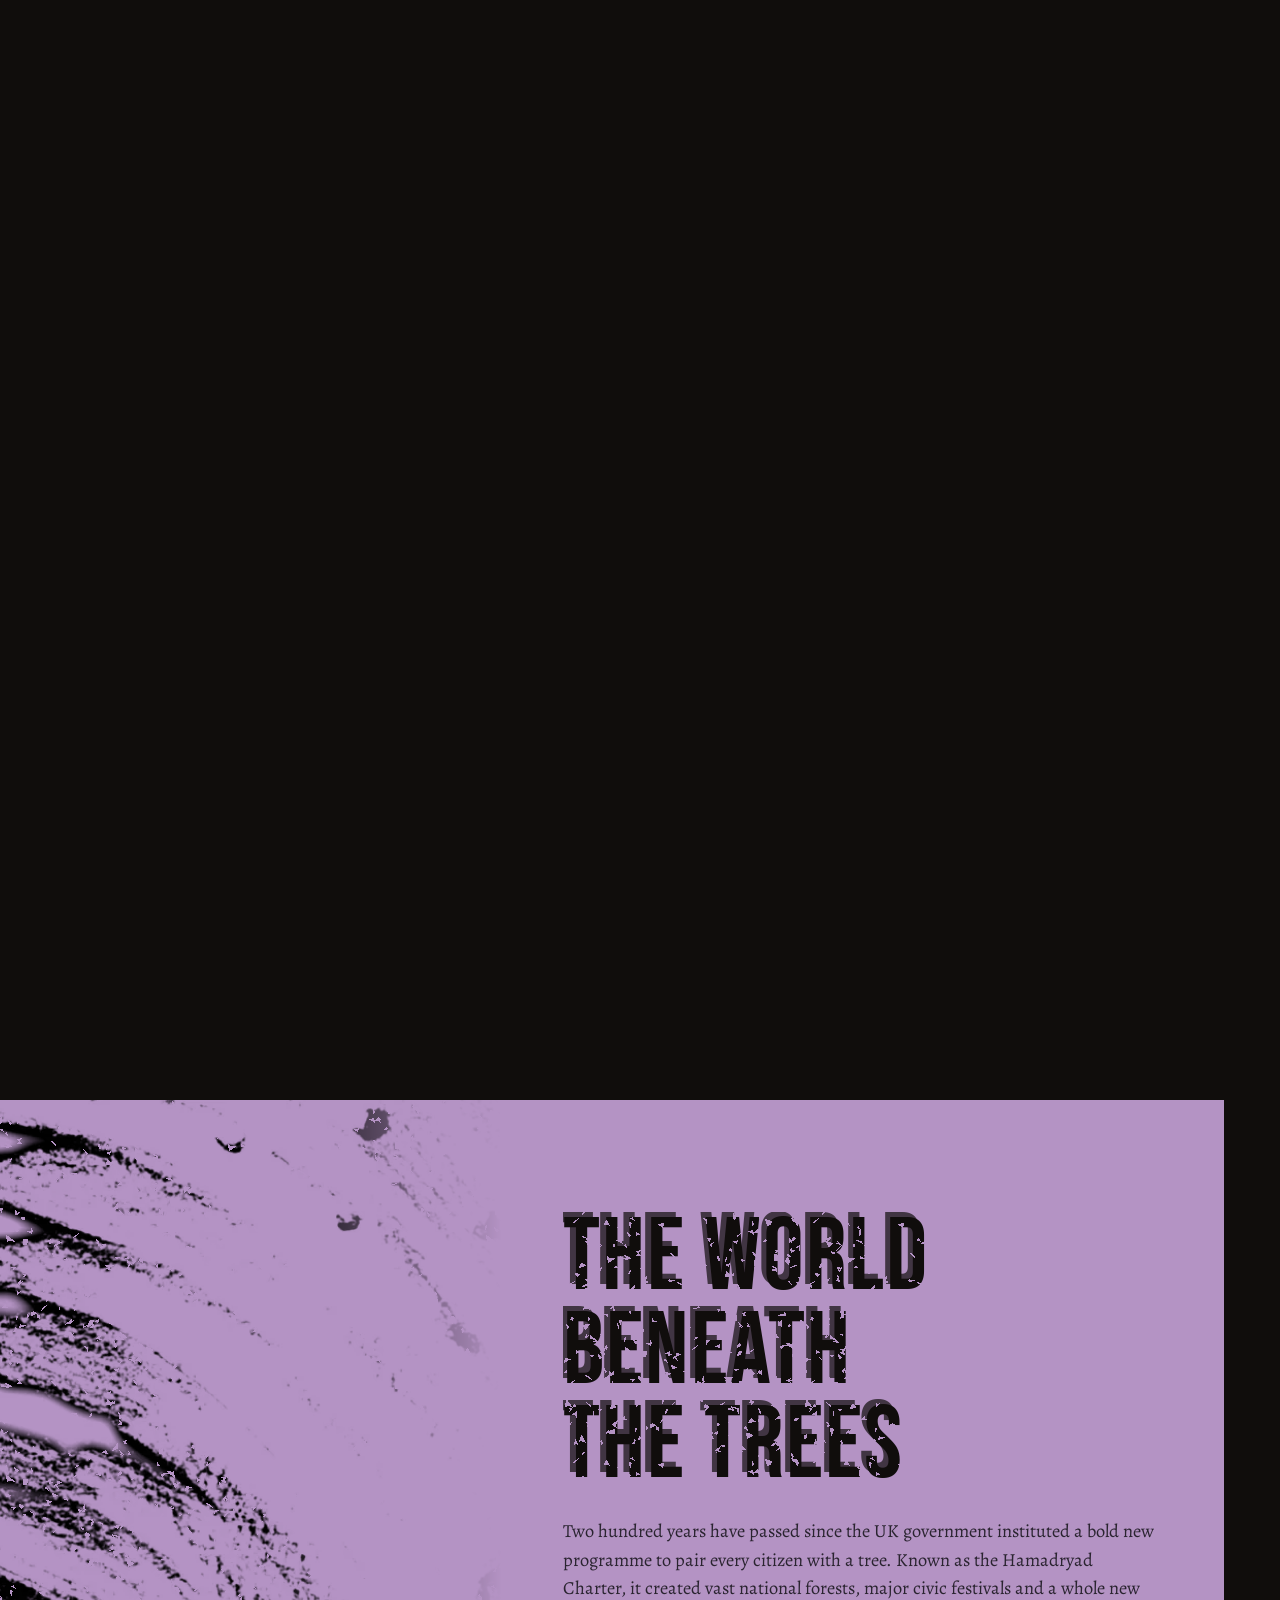
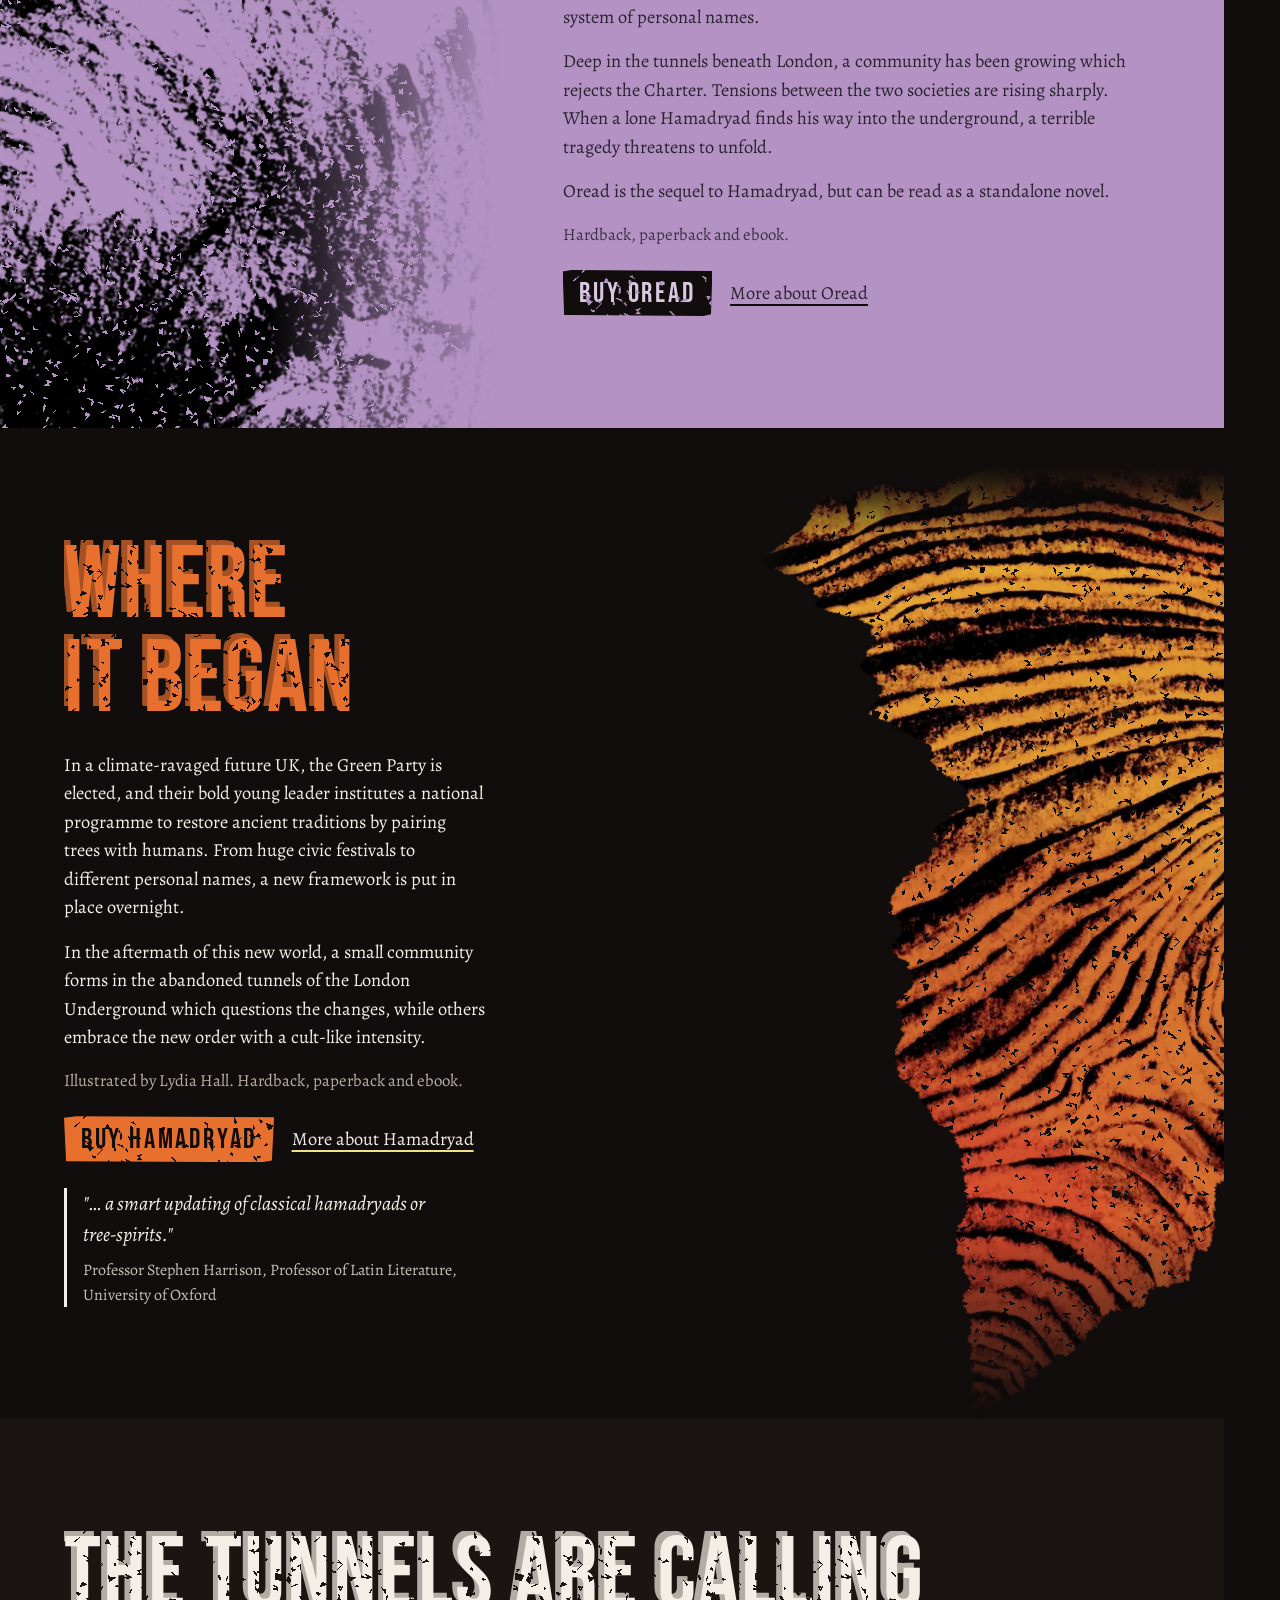
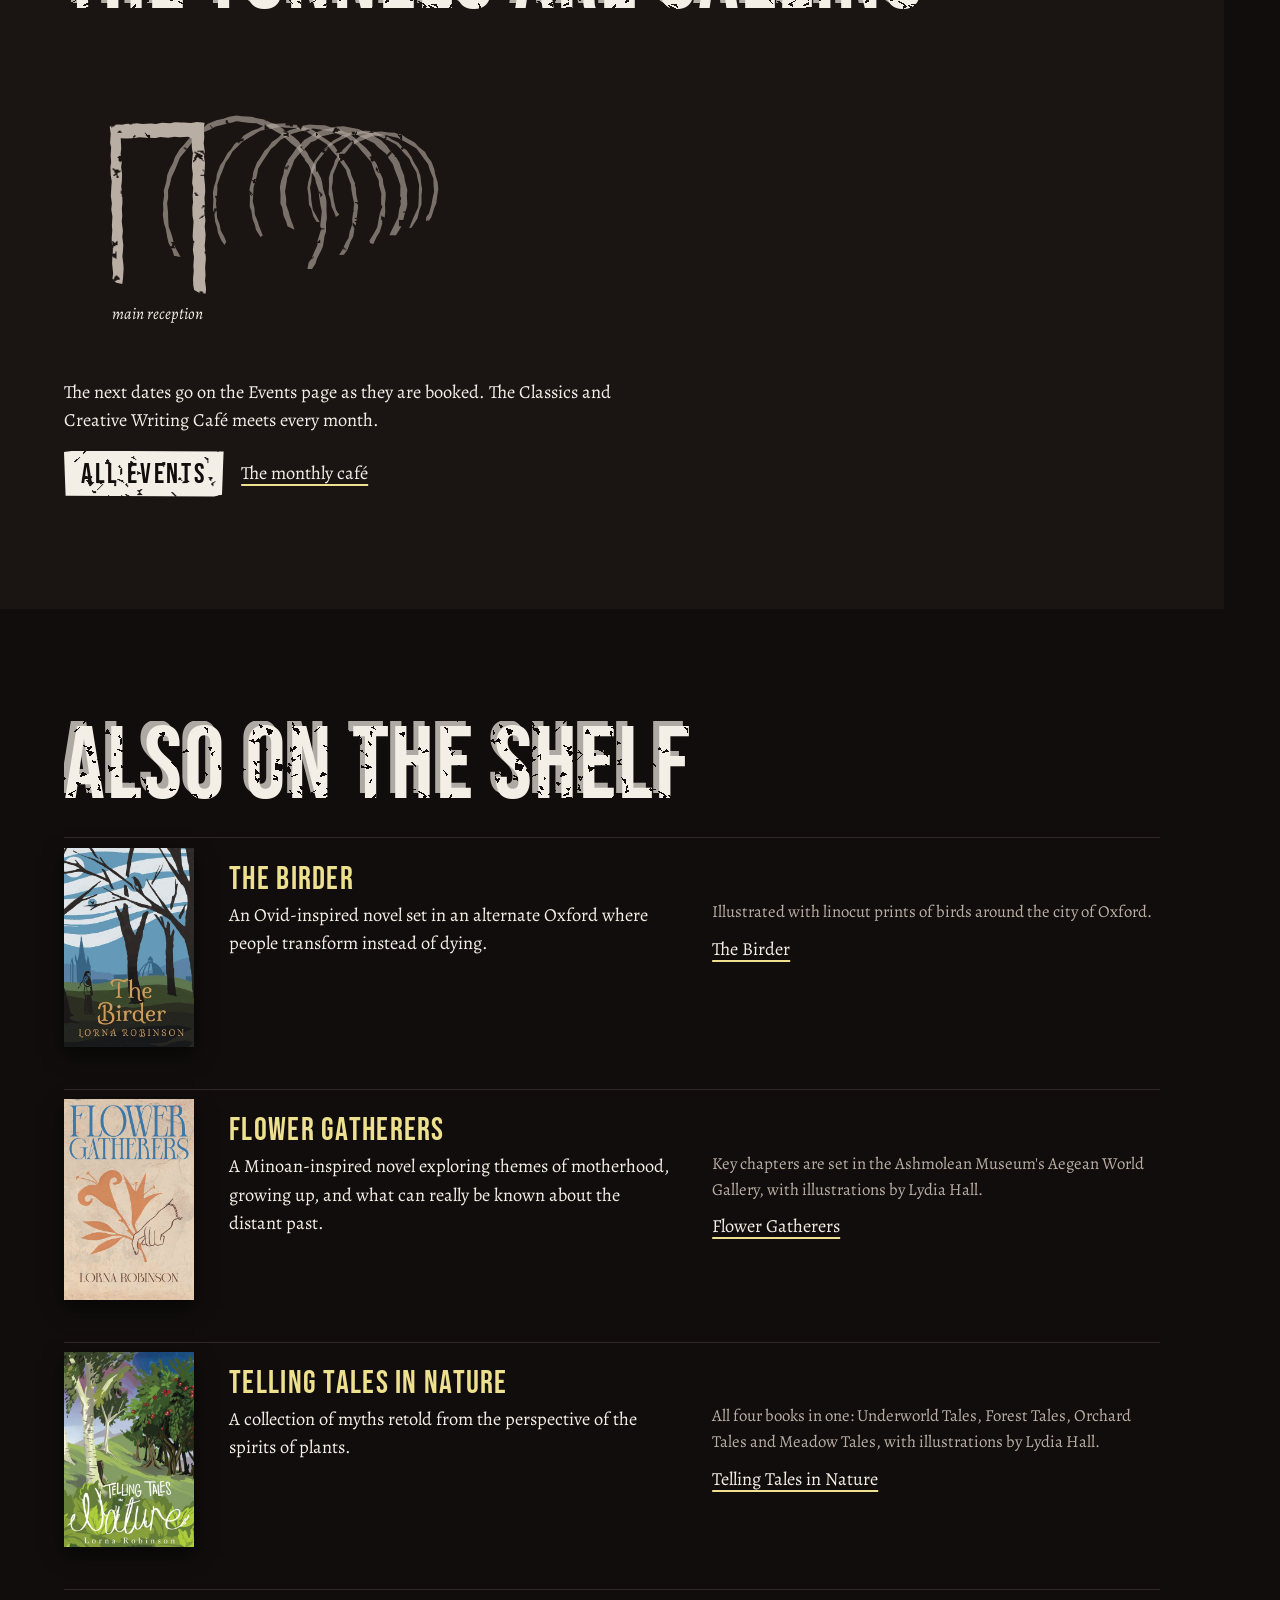
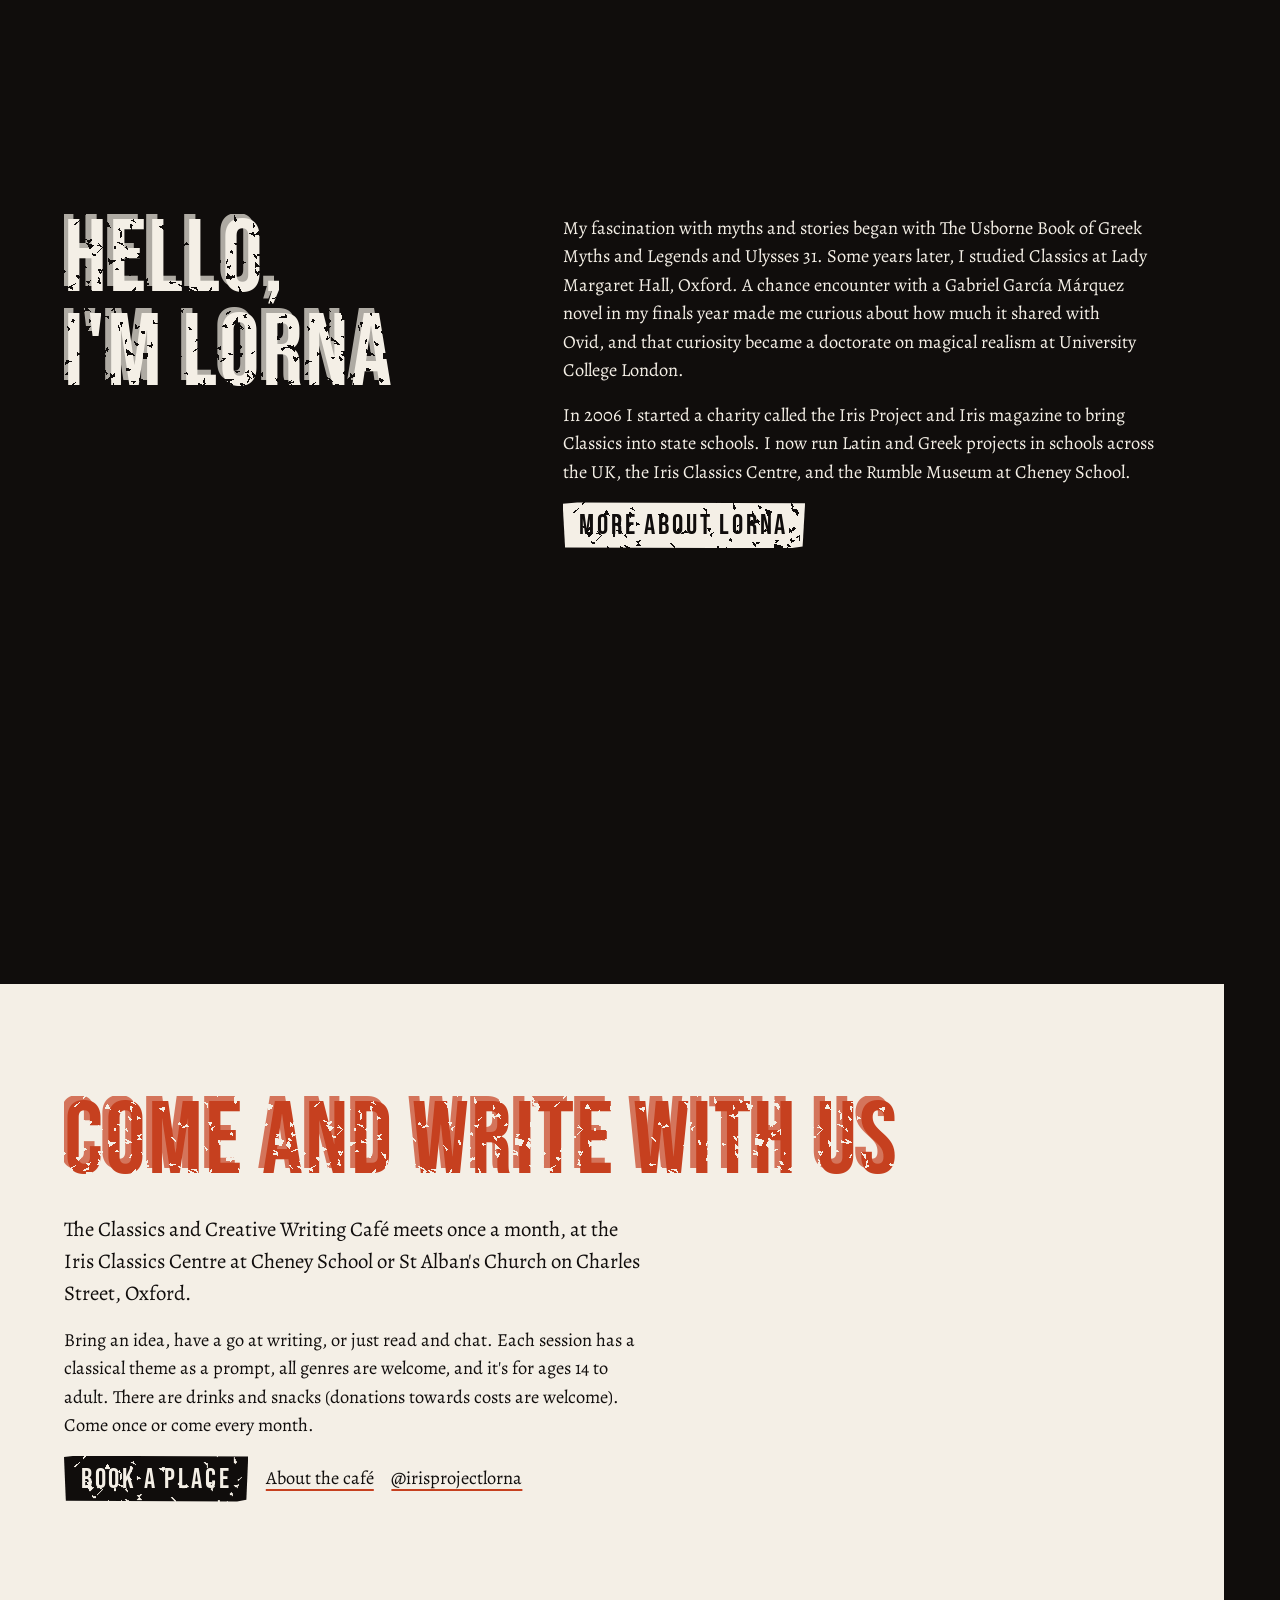
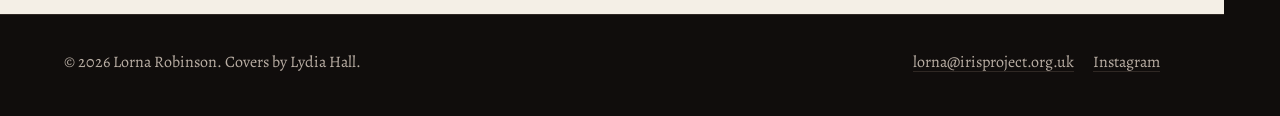
==== commit 182eb2a8: "Books page and a Books list in the navigation (each book once, under Books); hover grace on the list" ====
--- a/index.html
+++ b/index.html
@@ -33,9 +33,18 @@
 <nav class="spine" aria-label="Pages">
   <ol>
     <li><a href="./" aria-current="page">Home</a></li>
-    <li><a href="oread/">Oread</a></li>
-    <li><a href="hamadryad/">Hamadryad</a></li>
-    <li><a href="#books">Books</a></li>
+    <li class="bks">
+      <a href="books/">Books</a>
+      <button class="more" type="button" aria-expanded="false" aria-controls="books-list" aria-label="The five books"><svg viewBox="0 0 20 18" width="20" height="18" aria-hidden="true" focusable="false"><path d="M2 18V3M6 18V0M10 18V4M14 18V1M18.5 18l-3-15" fill="none" stroke="currentColor" stroke-width="2.4"/></svg></button>
+      <ol class="fly" id="books-list" aria-label="The books">
+        <li><a href="oread/">Oread</a></li>
+        <li><a href="hamadryad/">Hamadryad</a></li>
+        <li><a href="the-birder/">The Birder</a></li>
+        <li><a href="flower-gatherers/">Flower Gatherers</a></li>
+        <li><a href="telling-tales-in-nature/">Telling Tales in Nature</a></li>
+        <li class="all"><a href="books/">All books</a></li>
+      </ol>
+    </li>
     <li><a href="events/">Events</a></li>
     <li><a href="about/">About</a></li>
     <li><a href="write-with-us/">Write with us</a></li>
@@ -46,9 +55,15 @@
   <button class="x" aria-label="Close the contents">Close</button>
   <ol>
     <li><a href="./" aria-current="page">Home</a></li>
-    <li><a href="oread/">Oread <span>the new novel</span></a></li>
-    <li><a href="hamadryad/">Hamadryad <span>where it began</span></a></li>
-    <li><a href="#books">Books <span>all five</span></a></li>
+    <li class="bks"><a href="books/">Books <span>all five</span></a>
+      <ol class="sub" aria-label="The books">
+        <li><a href="oread/">Oread</a></li>
+        <li><a href="hamadryad/">Hamadryad</a></li>
+        <li><a href="the-birder/">The Birder</a></li>
+        <li><a href="flower-gatherers/">Flower Gatherers</a></li>
+        <li><a href="telling-tales-in-nature/">Telling Tales in Nature</a></li>
+      </ol>
+    </li>
     <li><a href="events/">Events <span>Oxford</span></a></li>
     <li><a href="about/">About <span>Lorna</span></a></li>
     <li><a href="write-with-us/">Write with us <span>monthly café</span></a></li>
--- a/css/site.css
+++ b/css/site.css
@@ -66,6 +66,39 @@
 }
 @media (min-width: 900px) and (max-height: 780px) { .spine ol { gap: 1rem; } .spine a { font-size: 1.15rem; } }
 
+/* Books in the rail: the link goes to books/; the small shelf mark under it (a real button) runs the five titles out
+   from the rail, each standing on its spine like the rail's own words, on the rail's ground: the rail simply grows
+   wider to the left. No box, no shadow, no animation: it is there or it is not. Opens on hover (mouse), on the
+   button (click, tap, Enter, Space); Escape, an outside click or tabbing past the last title closes it (js/site.js).
+   Without JavaScript the button is hidden and the titles show on hover and while focus is inside (Tab from Books). */
+/* the item takes the rail's full width and the list sits over the rail's own left border, so the mouse never
+   crosses a gap between "Books" and the titles (the border is redrawn on the list's right edge, so nothing shifts) */
+.spine .bks { display: flex; flex-direction: column; align-items: center; gap: .35rem; align-self: stretch; }
+.spine .more { display: grid; place-items: center; width: 44px; height: 34px; padding: 0; border: 0; background: none; color: var(--paper); opacity: .78; cursor: pointer; }
+.spine .more:hover, .spine .more[aria-expanded="true"] { opacity: 1; color: var(--name); }
+.spine .fly { display: none; position: absolute; top: 0; right: calc(100% - 2px); height: 100%; width: auto; margin: 0; padding: 0 1rem 0 1.3rem; border-right: 2px solid var(--ground-2); gap: 1.1rem; flex-direction: row-reverse; align-items: center; justify-content: flex-start; background: var(--ground); border-left: 2px solid var(--ground-2); }
+.spine .bks[data-open] .fly, html:not(.js) .spine .bks:hover .fly, html:not(.js) .spine .bks:focus-within .fly { display: flex; }
+html:not(.js) .spine .more { display: none; }
+.spine .fly li { writing-mode: vertical-rl; line-height: 1; }
+.spine .fly a { font-size: 1.55rem; line-height: 1; opacity: 1; }
+.spine .fly a:hover { color: var(--name); }
+.spine .fly .all { margin-right: .2rem; padding-right: 1.1rem; border-right: 1px solid var(--rule); align-self: stretch; display: flex; justify-content: center; }
+.spine .fly .all a { color: var(--lilac); }
+/* with JavaScript the titles hang from the line of "Books" itself (js/site.js sets --bt to where it stands),
+   like the books on a shelf, rather than each centred on its own; without it they stay centred on the rail */
+.spine .bks[data-open] .fly { align-items: stretch; }
+.spine .bks[data-open] .fly li { padding-top: var(--bt, 0px); }
+.spine .bks[data-open] .fly .all { justify-content: flex-start; }
+.spine .fly .all a:hover, .spine .fly .all a[aria-current] { color: var(--name); }
+@media (min-width: 900px) and (max-height: 780px) { .spine .bks { gap: .15rem; } .spine .more { height: 28px; } .spine .fly a { font-size: 1.3rem; } }
+/* short screens (a 1024x600 netbook, a landscape tablet with browser bars): the rail and its Books mark still fit */
+@media (min-width: 900px) and (max-height: 660px) { .spine ol { gap: .7rem; } .spine a { font-size: 1rem; } .spine .more { height: 24px; } .spine .fly a { font-size: 1.15rem; } }
+
+/* the five under Books in the Contents sheet, indented, smaller */
+.sheet .bks > a { border-bottom: 0; }
+.sheet .sub { padding: 0 0 .5rem 1.4rem; border-bottom: 1px solid #2c2522; }
+.sheet .sub a { font-size: 1.75rem; line-height: 1.1; padding: .25rem 0; border-bottom: 0; }
+
 /* ---------- speckled print buttons and links ---------- */
 .btns { display: flex; flex-wrap: wrap; gap: .7rem 1.1rem; align-items: center; }
 .btn { display: inline-block; text-decoration: none; font-family: var(--cap); font-size: 1.45rem; letter-spacing: .1em; line-height: 1; padding: .62rem 1.05rem .5rem; background: var(--paper); color: var(--ground); border: 0; cursor: pointer; clip-path: polygon(0 3%, 6% 0, 100% 2%, 99% 96%, 94% 100%, 1% 98%); -webkit-mask: url(../img/speckle.png) 0 0 / 240px 240px repeat; mask: url(../img/speckle.png) 0 0 / 240px 240px repeat; }
